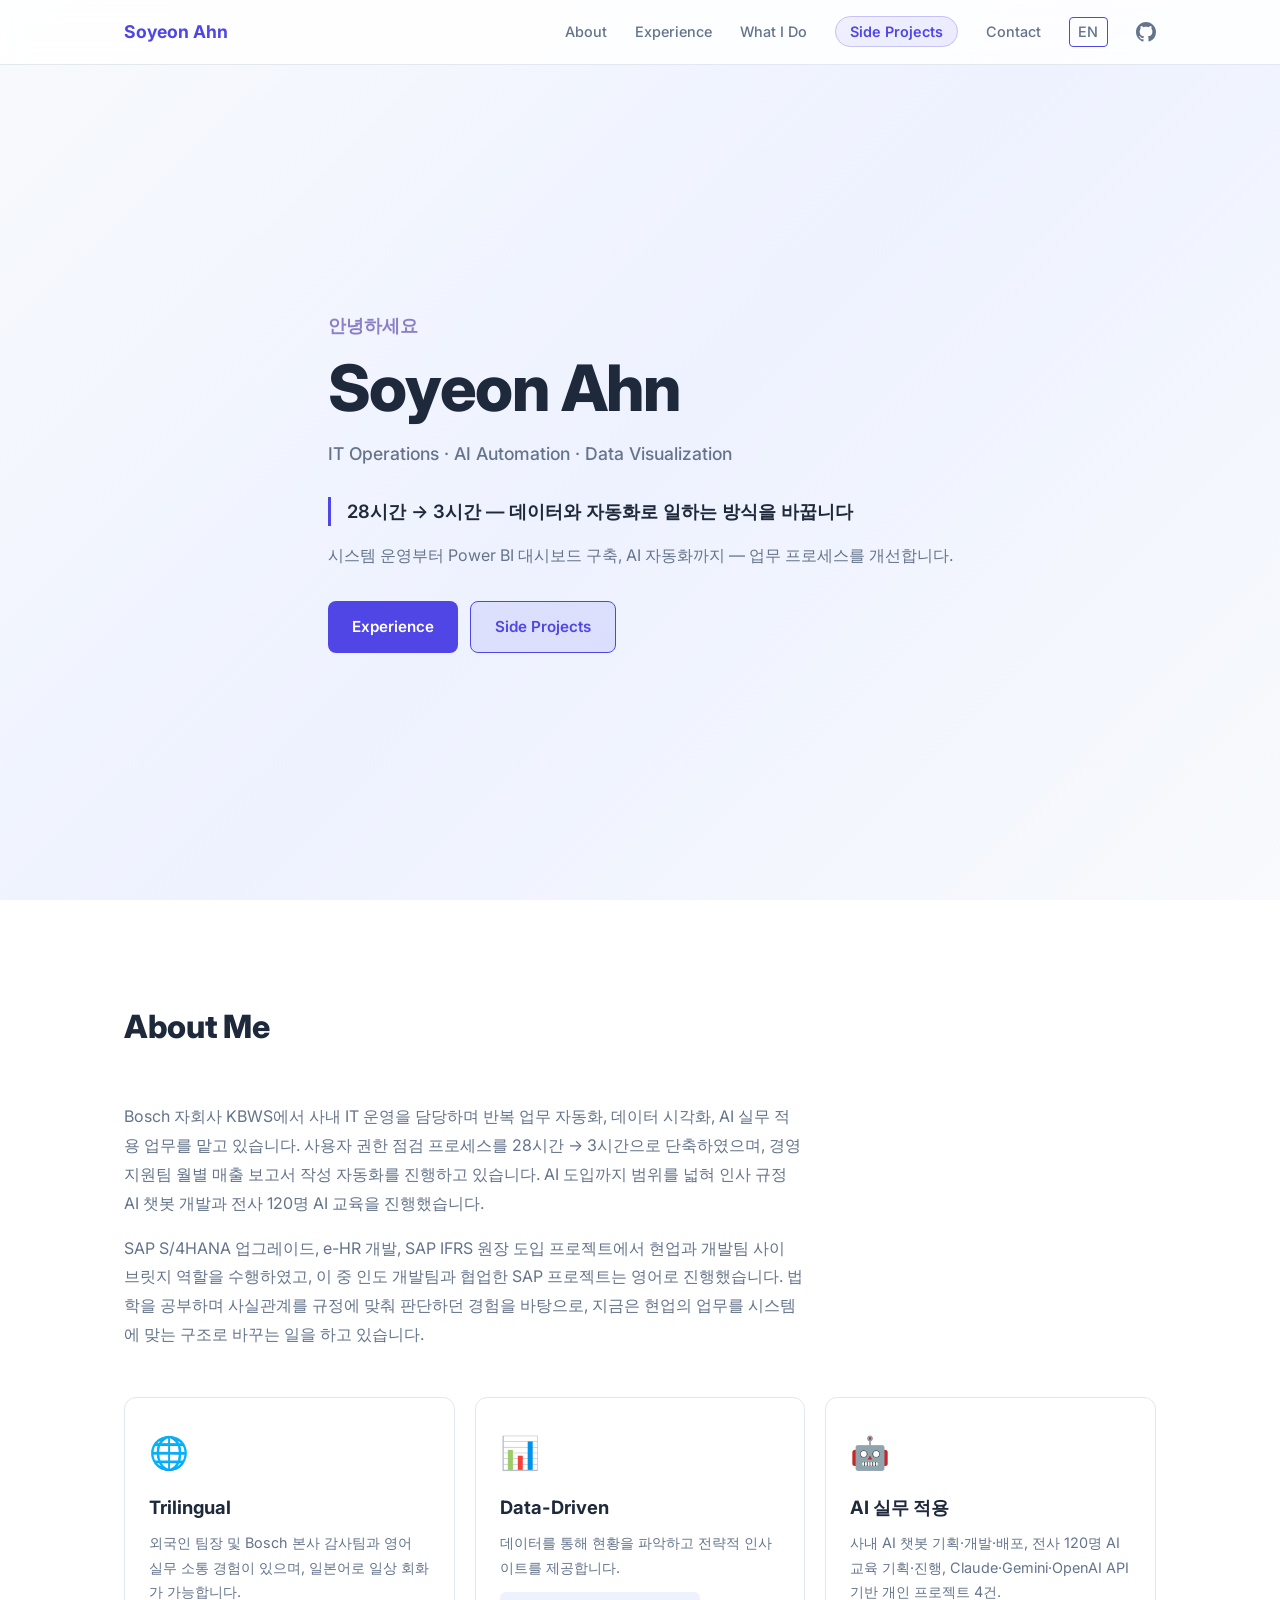
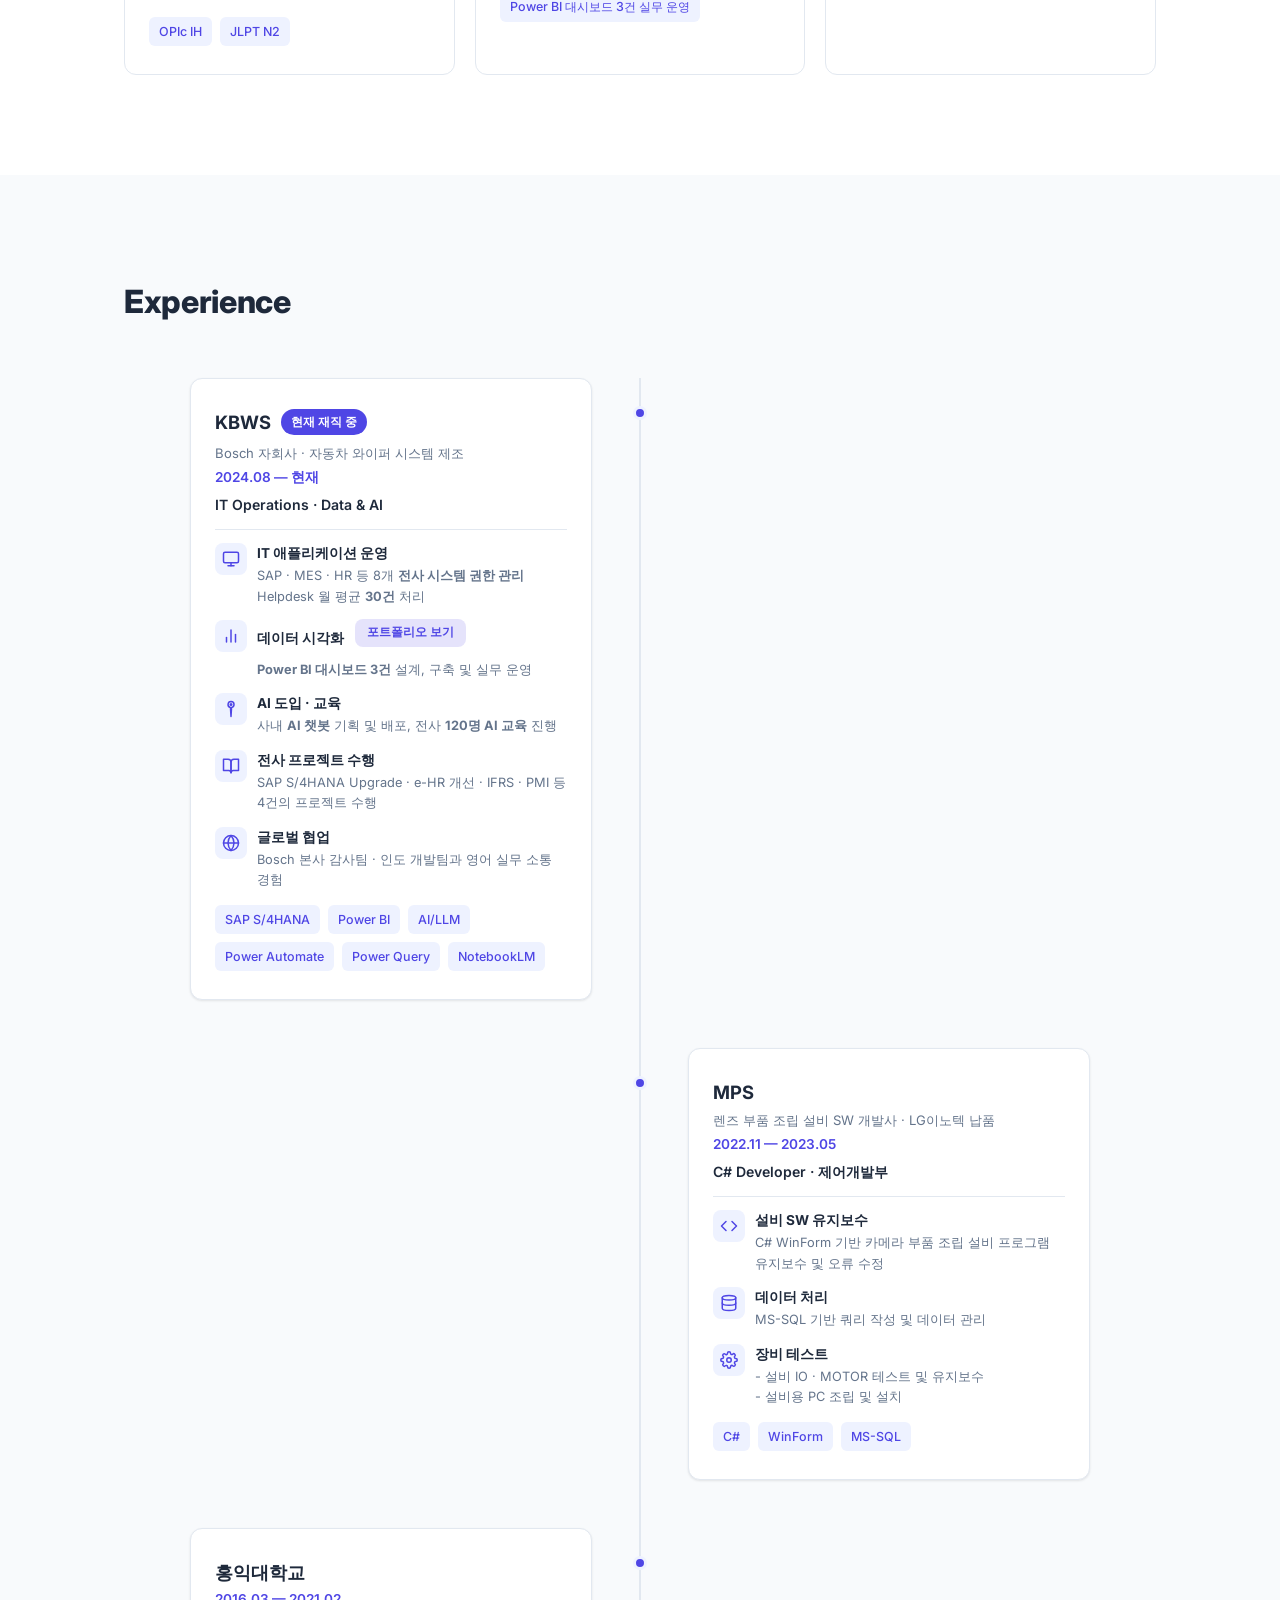
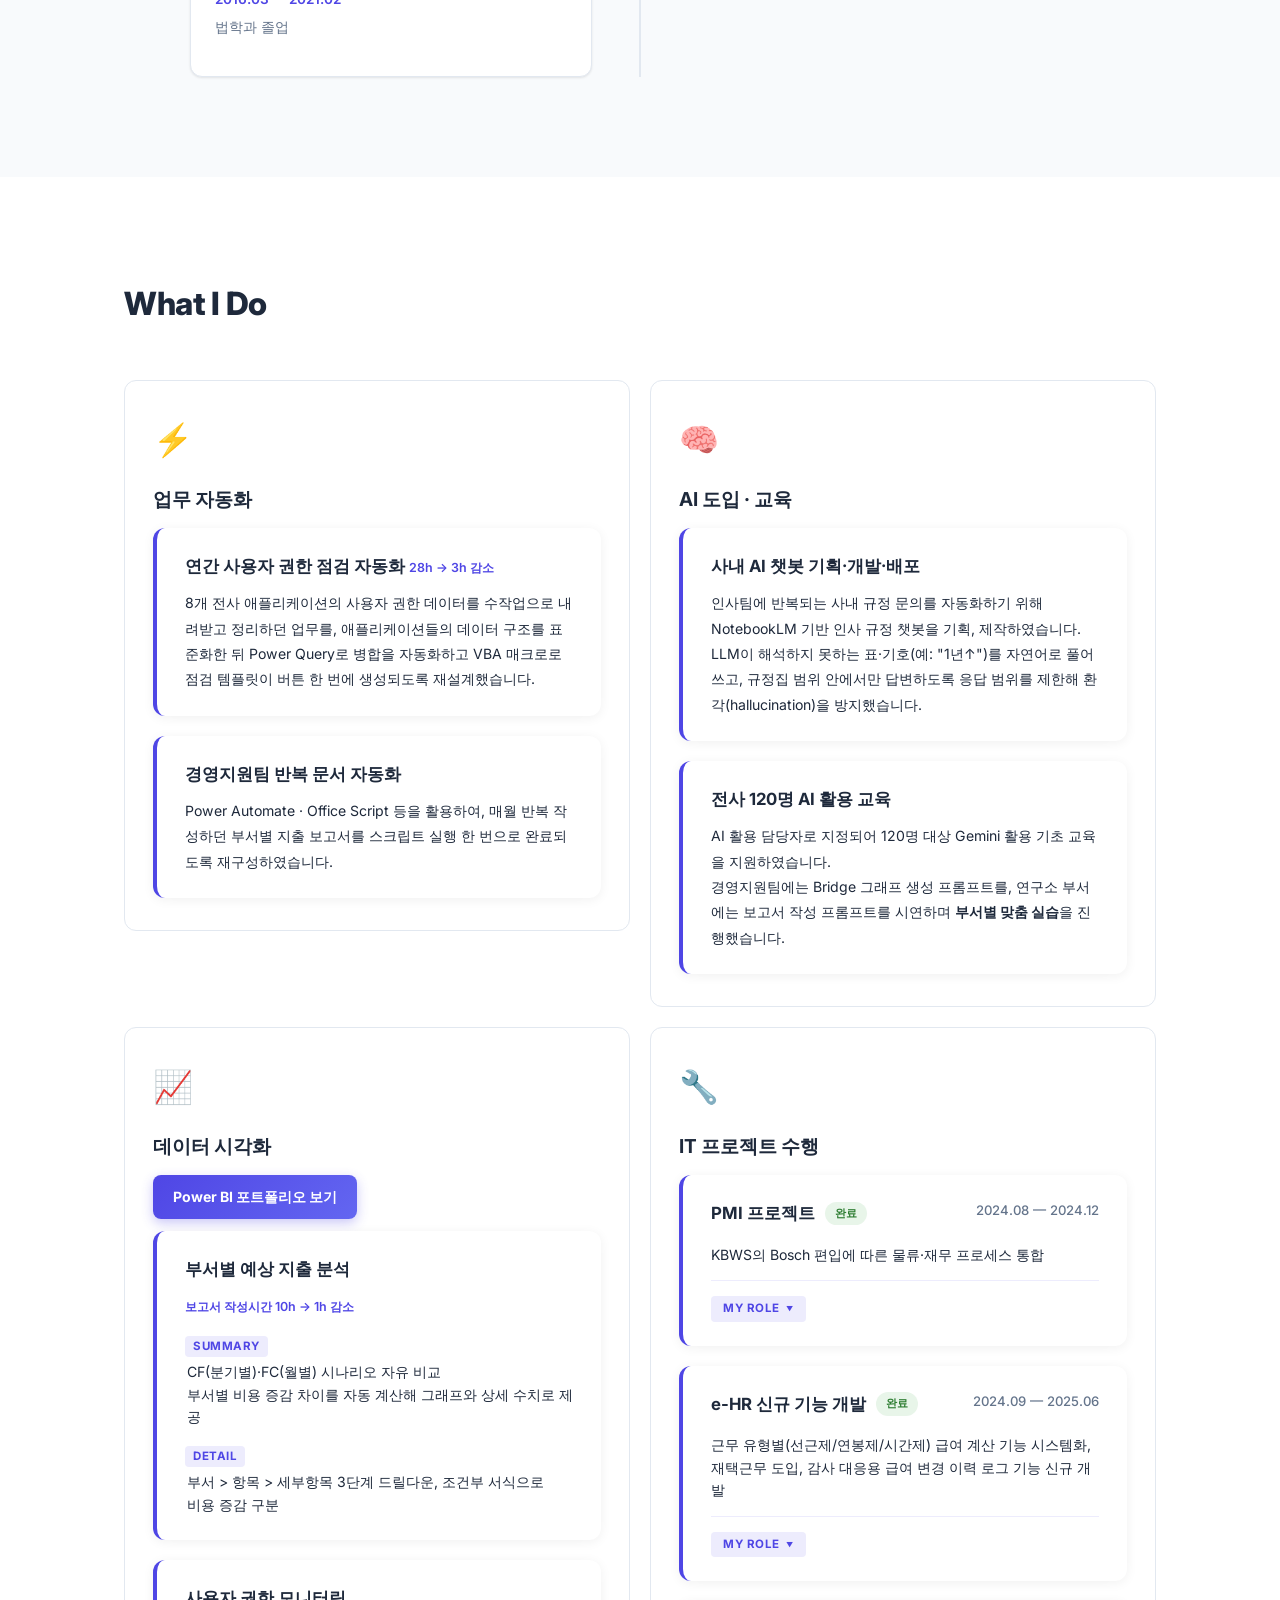
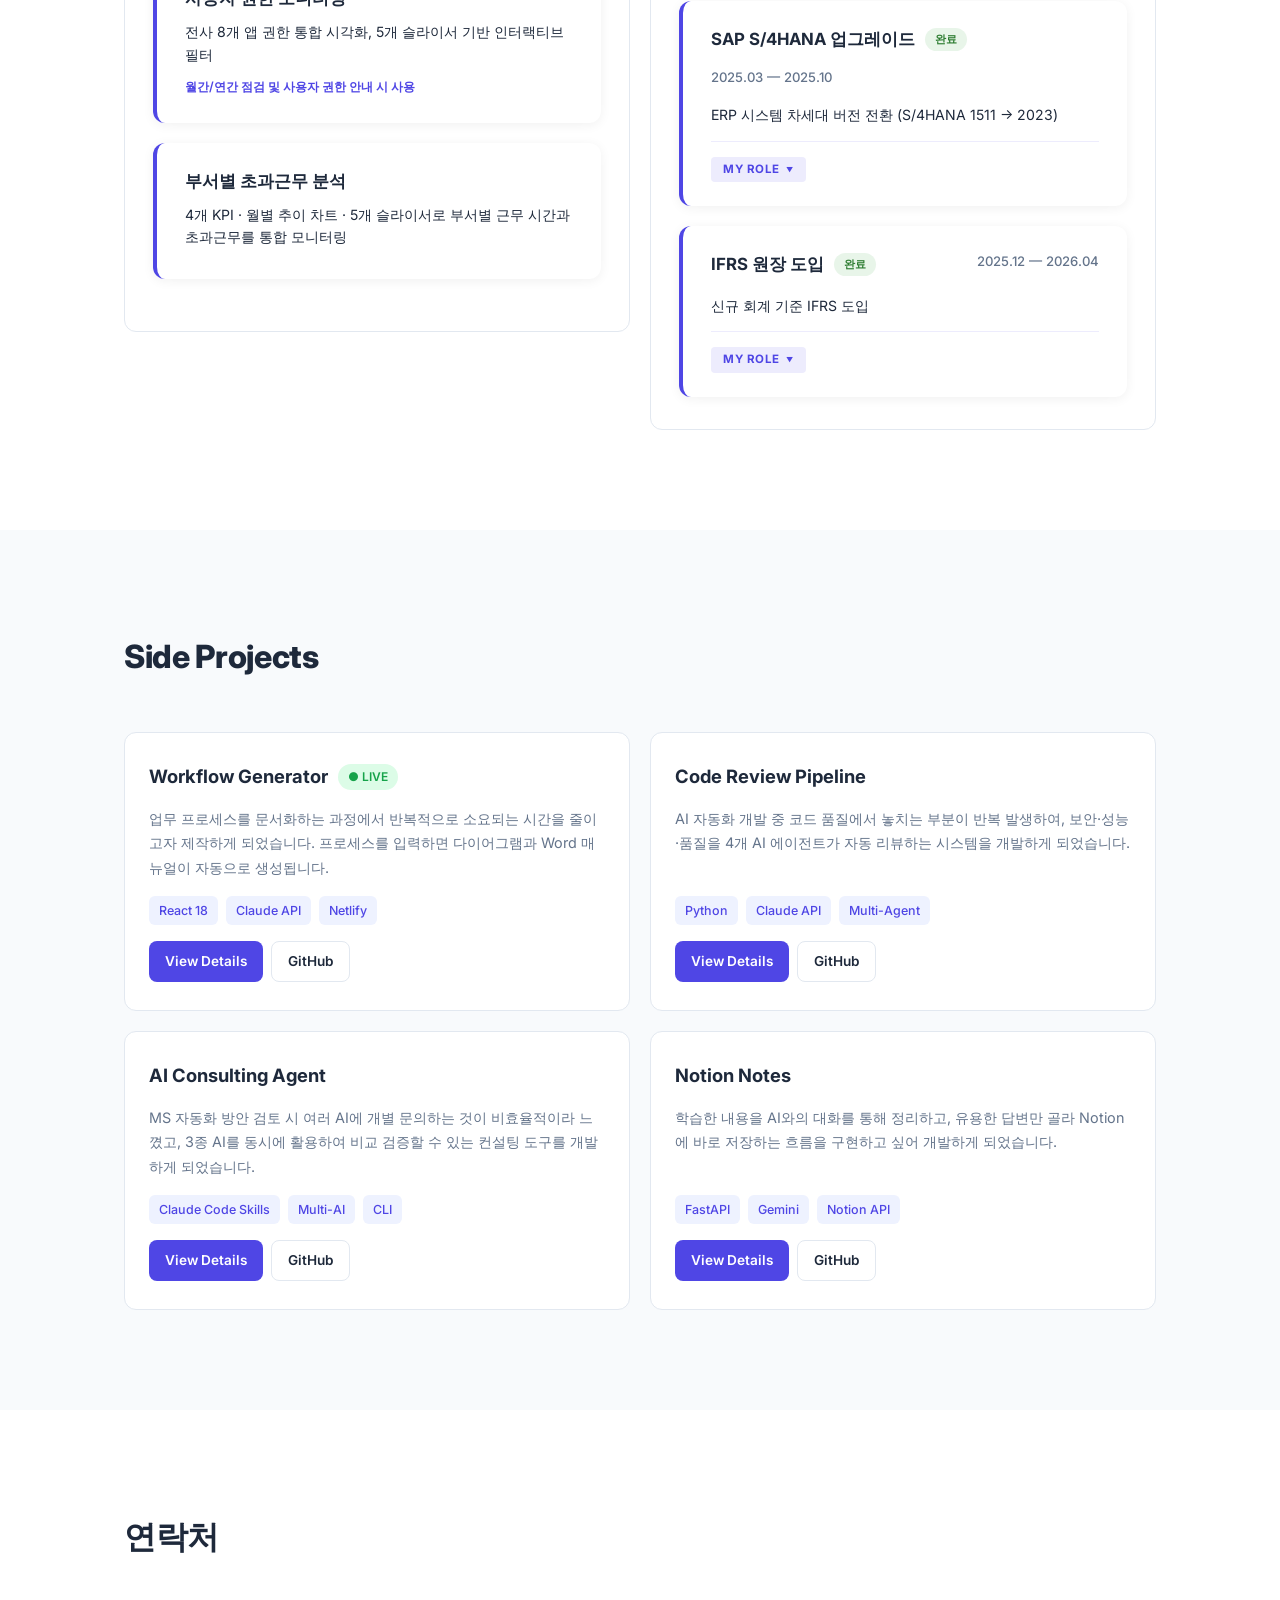
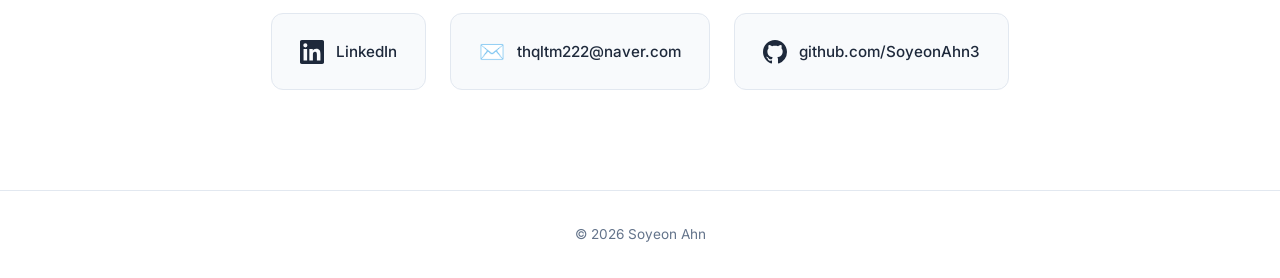
==== portfolio/index.html @ 43e18e31 "Refine MY ROLE accordion design, adjust Power BI button placement - MY ROLE: border-top separator + " ====
<!DOCTYPE html>
<html lang="ko">
<head>
  <meta charset="UTF-8">
  <meta name="viewport" content="width=device-width, initial-scale=1.0">
  <title>Soyeon Ahn — Portfolio</title>
  <link rel="stylesheet" href="style.css">
  <link rel="preconnect" href="https://fonts.googleapis.com">
  <link rel="preconnect" href="https://fonts.gstatic.com" crossorigin>
  <link href="https://fonts.googleapis.com/css2?family=Inter:wght@400;500;600;700;800&display=swap" rel="stylesheet">
</head>
<body>

  <!-- Navigation -->
  <nav class="nav" id="nav">
    <div class="nav-inner">
      <a href="#hero" class="nav-logo">Soyeon Ahn</a>
      <button class="nav-toggle" id="navToggle" aria-label="메뉴 열기">
        <span></span><span></span><span></span>
      </button>
      <ul class="nav-links" id="navLinks">
        <li><a href="#about">About</a></li>
        <li><a href="#experience">Experience</a></li>
        <li><a href="#whatido">What I Do</a></li>
        <li><a href="#projects" class="nav-highlight">Side Projects</a></li>
        <li><a href="#contact">Contact</a></li>
        <li>
          <a href="en/index.html" class="nav-lang" title="View in English">EN</a>
        </li>
        <li>
          <a href="https://github.com/SoyeonAhn3" target="_blank" rel="noopener" class="nav-github" aria-label="GitHub">
            <svg width="20" height="20" viewBox="0 0 24 24" fill="currentColor"><path d="M12 0C5.37 0 0 5.37 0 12c0 5.31 3.435 9.795 8.205 11.385.6.105.825-.255.825-.57 0-.285-.015-1.23-.015-2.235-3.015.555-3.795-.735-4.035-1.41-.135-.345-.72-1.41-1.23-1.695-.42-.225-1.02-.78-.015-.795.945-.015 1.62.87 1.845 1.23 1.08 1.815 2.805 1.305 3.495.99.105-.78.42-1.305.765-1.605-2.67-.3-5.46-1.335-5.46-5.925 0-1.305.465-2.385 1.23-3.225-.12-.3-.54-1.53.12-3.18 0 0 1.005-.315 3.3 1.23.96-.27 1.98-.405 3-.405s2.04.135 3 .405c2.295-1.56 3.3-1.23 3.3-1.23.66 1.65.24 2.88.12 3.18.765.84 1.23 1.905 1.23 3.225 0 4.605-2.805 5.625-5.475 5.925.435.375.81 1.095.81 2.22 0 1.605-.015 2.895-.015 3.3 0 .315.225.69.825.57A12.02 12.02 0 0024 12c0-6.63-5.37-12-12-12z"/></svg>
          </a>
        </li>
      </ul>
    </div>
  </nav>

  <!-- Hero -->
  <section class="hero" id="hero">
    <div class="container">
      <p class="hero-greeting fade-in">안녕하세요</p>
      <h1 class="hero-name fade-in">Soyeon Ahn</h1>
      <p class="hero-tags fade-in">IT Operations · AI Automation · Data Visualization</p>
      <blockquote class="hero-quote fade-in">
        28시간 → 3시간 — 데이터와 자동화로 일하는 방식을 바꿉니다
      </blockquote>
      <p class="hero-desc fade-in">
        시스템 운영부터 Power BI 대시보드 구축, AI 자동화까지 — 업무 프로세스를 개선합니다.
      </p>
      <div class="hero-actions fade-in">
        <a href="#experience" class="btn btn-primary">Experience</a>
        <a href="projects.html" class="btn btn-secondary">Side Projects</a>
      </div>
    </div>
  </section>

  <!-- About Me -->
  <section class="section" id="about">
    <div class="container">
      <h2 class="section-title">About Me</h2>
      <div class="about-text fade-in">
        <p>
          Bosch 자회사 KBWS에서 사내 IT 운영을 담당하며
          반복 업무 자동화, 데이터 시각화, AI 실무 적용 업무를 맡고 있습니다.
          사용자 권한 점검 프로세스를 28시간 → 3시간으로 단축하였으며,
          경영지원팀 월별 매출 보고서 작성 자동화를 진행하고 있습니다.
          AI 도입까지 범위를 넓혀 인사 규정 AI 챗봇 개발과
          전사 120명 AI 교육을 진행했습니다.
        </p>
        <p>
          SAP S/4HANA 업그레이드, e-HR 개발, SAP IFRS 원장 도입 프로젝트에서
          현업과 개발팀 사이 브릿지 역할을 수행하였고,
          이 중 인도 개발팀과 협업한 SAP 프로젝트는 영어로 진행했습니다.
          법학을 공부하며 사실관계를 규정에 맞춰 판단하던 경험을 바탕으로, 지금은 현업의 업무를 시스템에 맞는 구조로 바꾸는 일을 하고 있습니다.
        </p>
      </div>
      <div class="about-cards">
        <div class="about-card fade-in">
          <div class="about-card-icon">🌐</div>
          <h3>Trilingual</h3>
          <p>외국인 팀장 및 Bosch 본사 감사팀과 영어 실무 소통 경험이 있으며, 일본어로 일상 회화가 가능합니다.</p>
          <div class="about-card-tags">
            <span class="tag">OPIc IH</span>
            <span class="tag">JLPT N2</span>
          </div>
        </div>
        <div class="about-card fade-in">
          <div class="about-card-icon">📊</div>
          <h3>Data-Driven</h3>
          <p>데이터를 통해 현황을 파악하고 전략적 인사이트를 제공합니다.</p>
          <div class="about-card-tags">
            <span class="tag">Power BI 대시보드 3건 실무 운영</span>
          </div>
        </div>
        <div class="about-card fade-in">
          <div class="about-card-icon">🤖</div>
          <h3>AI 실무 적용</h3>
          <p>사내 AI 챗봇 기획·개발·배포, 전사 120명 AI 교육 기획·진행, Claude·Gemini·OpenAI API 기반 개인 프로젝트 4건.</p>
        </div>
      </div>
    </div>
  </section>

  <!-- Experience -->
  <section class="section section-alt" id="experience">
    <div class="container">
      <h2 class="section-title">Experience</h2>
      <div class="timeline">
        <div class="timeline-item timeline-left fade-in">
          <div class="timeline-card">
            <div class="timeline-card-header">
              <h3>KBWS</h3>
              <span class="badge badge-current">현재 재직 중</span>
            </div>
            <div class="timeline-subtitle">Bosch 자회사 · 자동차 와이퍼 시스템 제조</div>
            <div class="timeline-date">2024.08 — 현재</div>
            <div class="timeline-role">IT Operations · Data & AI</div>
            <div class="exp-resp-grid">
              <div class="exp-resp-item">
                <div class="exp-resp-icon">
                  <svg width="18" height="18" viewBox="0 0 24 24" fill="none" stroke="currentColor" stroke-width="2" stroke-linecap="round" stroke-linejoin="round"><rect x="2" y="3" width="20" height="14" rx="2"/><line x1="8" y1="21" x2="16" y2="21"/><line x1="12" y1="17" x2="12" y2="21"/></svg>
                </div>
                <div class="exp-resp-content">
                  <div class="exp-resp-label">IT 애플리케이션 운영</div>
                  <div class="exp-resp-desc">SAP · MES · HR 등 8개 <strong>전사 시스템 권한 관리</strong><br>Helpdesk 월 평균 <strong>30건</strong> 처리</div>
                </div>
              </div>
              <div class="exp-resp-item">
                <div class="exp-resp-icon">
                  <svg width="18" height="18" viewBox="0 0 24 24" fill="none" stroke="currentColor" stroke-width="2" stroke-linecap="round" stroke-linejoin="round"><line x1="18" y1="20" x2="18" y2="10"/><line x1="12" y1="20" x2="12" y2="4"/><line x1="6" y1="20" x2="6" y2="14"/></svg>
                </div>
                <div class="exp-resp-content">
                  <div class="exp-resp-label">데이터 시각화 <a href="PowerBI_Portfolio_Ahn_Soyeon.pdf" target="_blank" rel="noopener" class="btn btn-tiny btn-powerbi">포트폴리오 보기</a></div>
                  <div class="exp-resp-desc"><strong>Power BI 대시보드 3건</strong> 설계, 구축 및 실무 운영</div>
                </div>
              </div>
              <div class="exp-resp-item">
                <div class="exp-resp-icon">
                  <svg width="18" height="18" viewBox="0 0 24 24" fill="none" stroke="currentColor" stroke-width="2" stroke-linecap="round" stroke-linejoin="round"><path d="M12 2a4 4 0 0 1 4 4c0 1.95-1.4 3.57-3.25 3.92L12 22l-.75-12.08A4.001 4.001 0 0 1 12 2z"/><circle cx="12" cy="6" r="1"/></svg>
                </div>
                <div class="exp-resp-content">
                  <div class="exp-resp-label">AI 도입 · 교육</div>
                  <div class="exp-resp-desc">사내 <strong>AI 챗봇</strong> 기획 및 배포, 전사 <strong>120명 AI 교육</strong> 진행</div>
                </div>
              </div>
              <div class="exp-resp-item">
                <div class="exp-resp-icon">
                  <svg width="18" height="18" viewBox="0 0 24 24" fill="none" stroke="currentColor" stroke-width="2" stroke-linecap="round" stroke-linejoin="round"><path d="M2 3h6a4 4 0 0 1 4 4v14a3 3 0 0 0-3-3H2z"/><path d="M22 3h-6a4 4 0 0 0-4 4v14a3 3 0 0 1 3-3h7z"/></svg>
                </div>
                <div class="exp-resp-content">
                  <div class="exp-resp-label">전사 프로젝트 수행</div>
                  <div class="exp-resp-desc">SAP S/4HANA Upgrade · e-HR 개선 · IFRS · PMI 등 4건의 프로젝트 수행</div>
                </div>
              </div>
              <div class="exp-resp-item">
                <div class="exp-resp-icon">
                  <svg width="18" height="18" viewBox="0 0 24 24" fill="none" stroke="currentColor" stroke-width="2" stroke-linecap="round" stroke-linejoin="round"><circle cx="12" cy="12" r="10"/><line x1="2" y1="12" x2="22" y2="12"/><path d="M12 2a15.3 15.3 0 0 1 4 10 15.3 15.3 0 0 1-4 10 15.3 15.3 0 0 1-4-10 15.3 15.3 0 0 1 4-10z"/></svg>
                </div>
                <div class="exp-resp-content">
                  <div class="exp-resp-label">글로벌 협업</div>
                  <div class="exp-resp-desc">Bosch 본사 감사팀 · 인도 개발팀과 영어 실무 소통 경험</div>
                </div>
              </div>
            </div>
            <div class="timeline-tags">
              <span class="tag">SAP S/4HANA</span>
              <span class="tag">Power BI</span>
              <span class="tag">AI/LLM</span>
              <span class="tag">Power Automate</span>
              <span class="tag">Power Query</span>
              <span class="tag">NotebookLM</span>
            </div>
          </div>
        </div>
        <div class="timeline-item timeline-right fade-in">
          <div class="timeline-card">
            <h3>MPS</h3>
            <div class="timeline-subtitle">렌즈 부품 조립 설비 SW 개발사 · LG이노텍 납품</div>
            <div class="timeline-date">2022.11 — 2023.05</div>
            <div class="timeline-role">C# Developer · 제어개발부</div>
            <div class="exp-resp-grid">
              <div class="exp-resp-item">
                <div class="exp-resp-icon"><svg width="18" height="18" viewBox="0 0 24 24" fill="none" stroke="currentColor" stroke-width="2" stroke-linecap="round" stroke-linejoin="round"><polyline points="16 18 22 12 16 6"/><polyline points="8 6 2 12 8 18"/></svg></div>
                <div class="exp-resp-content">
                  <div class="exp-resp-label">설비 SW 유지보수</div>
                  <div class="exp-resp-desc">C# WinForm 기반 카메라 부품 조립 설비 프로그램 <br>유지보수 및 오류 수정</div>
                </div>
              </div>
              <div class="exp-resp-item">
                <div class="exp-resp-icon"><svg width="18" height="18" viewBox="0 0 24 24" fill="none" stroke="currentColor" stroke-width="2" stroke-linecap="round" stroke-linejoin="round"><ellipse cx="12" cy="5" rx="9" ry="3"/><path d="M21 12c0 1.66-4 3-9 3s-9-1.34-9-3"/><path d="M3 5v14c0 1.66 4 3 9 3s9-1.34 9-3V5"/></svg></div>
                <div class="exp-resp-content">
                  <div class="exp-resp-label">데이터 처리</div>
                  <div class="exp-resp-desc">MS-SQL 기반 쿼리 작성 및 데이터 관리</div>
                </div>
              </div>
              <div class="exp-resp-item">
                <div class="exp-resp-icon"><svg width="18" height="18" viewBox="0 0 24 24" fill="none" stroke="currentColor" stroke-width="2" stroke-linecap="round" stroke-linejoin="round"><circle cx="12" cy="12" r="3"/><path d="M19.4 15a1.65 1.65 0 0 0 .33 1.82l.06.06a2 2 0 0 1-2.83 2.83l-.06-.06a1.65 1.65 0 0 0-1.82-.33 1.65 1.65 0 0 0-1 1.51V21a2 2 0 0 1-4 0v-.09A1.65 1.65 0 0 0 9 19.4a1.65 1.65 0 0 0-1.82.33l-.06.06a2 2 0 0 1-2.83-2.83l.06-.06A1.65 1.65 0 0 0 4.68 15a1.65 1.65 0 0 0-1.51-1H3a2 2 0 0 1 0-4h.09A1.65 1.65 0 0 0 4.6 9a1.65 1.65 0 0 0-.33-1.82l-.06-.06a2 2 0 0 1 2.83-2.83l.06.06A1.65 1.65 0 0 0 9 4.68a1.65 1.65 0 0 0 1-1.51V3a2 2 0 0 1 4 0v.09a1.65 1.65 0 0 0 1 1.51 1.65 1.65 0 0 0 1.82-.33l.06-.06a2 2 0 0 1 2.83 2.83l-.06.06A1.65 1.65 0 0 0 19.4 9a1.65 1.65 0 0 0 1.51 1H21a2 2 0 0 1 0 4h-.09a1.65 1.65 0 0 0-1.51 1z"/></svg></div>
                <div class="exp-resp-content">
                  <div class="exp-resp-label">장비 테스트</div>
                  <div class="exp-resp-desc">- 설비 IO · MOTOR 테스트 및 유지보수 <br> - 설비용 PC 조립 및 설치</div>
                </div>
              </div>
            </div>
            <div class="timeline-tags">
              <span class="tag">C#</span>
              <span class="tag">WinForm</span>
              <span class="tag">MS-SQL</span>
            </div>
          </div>
        </div>
        <div class="timeline-item timeline-left fade-in">
          <div class="timeline-card">
            <h3>홍익대학교</h3>
            <div class="timeline-date">2016.03 — 2021.02</div>
            <p>법학과 졸업</p>
          </div>
        </div>
      </div>
    </div>
  </section>

  <!-- What I Do -->
  <section class="section" id="whatido">
    <div class="container">
      <h2 class="section-title">What I Do</h2>
      <div class="whatido-grid">
        <div class="whatido-card fade-in">
          <div class="whatido-icon">⚡</div>
          <h3>업무 자동화</h3>
          <div class="ai-steps">
            <div class="ai-step">
              <div class="ai-step-title">연간 사용자 권한 점검 자동화 <span class="whatido-dashboard-result">28h → 3h 감소</span></div>
              <div class="ai-step-desc">
                8개 전사 애플리케이션의 사용자 권한 데이터를 수작업으로
                내려받고 정리하던 업무를, 애플리케이션들의 데이터 구조를
                표준화한 뒤 Power Query로 병합을 자동화하고 VBA 매크로로
                점검 템플릿이 버튼 한 번에 생성되도록 재설계했습니다.
              </div>
            </div>
            <div class="ai-step">
              <div class="ai-step-title">경영지원팀 반복 문서 자동화</div>
              <div class="ai-step-desc">
                Power Automate · Office Script 등을 활용하여, 매월 반복 작성하던 부서별 지출 보고서를 스크립트 실행 한 번으로 완료되도록 재구성하였습니다.
              </div>
            </div>
          </div>
        </div>
        <div class="whatido-card fade-in">
          <div class="whatido-icon">🧠</div>
          <h3>AI 도입 · 교육</h3>
          <div class="ai-steps">
            <div class="ai-step">
              <div class="ai-step-title">사내 AI 챗봇 기획·개발·배포</div>
              <div class="ai-step-desc">
                인사팀에 반복되는 사내 규정 문의를 자동화하기 위해 NotebookLM 기반 인사 규정 챗봇을 기획, 제작하였습니다. <br> LLM이 해석하지 못하는
                표·기호(예: "1년↑")를 자연어로 풀어 쓰고,
                규정집 범위 안에서만 답변하도록 응답 범위를 제한해 환각(hallucination)을 방지했습니다.
              </div>
            </div>
            <div class="ai-step">
              <div class="ai-step-title">전사 120명 AI 활용 교육</div>
              <div class="ai-step-desc">
                AI 활용 담당자로 지정되어 120명 대상 Gemini 활용 기초 교육을 지원하였습니다. <br> 경영지원팀에는 Bridge 그래프 생성 프롬프트를, 연구소 부서에는 보고서 작성 프롬프트를 시연하며
                <strong>부서별 맞춤 실습</strong>을 진행했습니다.
              </div>
            </div>
          </div>
        </div>
        <div class="whatido-card fade-in">
          <div class="whatido-icon">📈</div>
          <h3>데이터 시각화</h3>
          <a href="PowerBI_Portfolio_Ahn_Soyeon.pdf" target="_blank" rel="noopener" class="btn btn-small btn-powerbi">Power BI 포트폴리오 보기</a>
          <div class="whatido-dashboard-list">
            <div class="whatido-dashboard-item">
              <div class="whatido-dashboard-name">부서별 예상 지출 분석</div>
              <span class="whatido-dashboard-result">보고서 작성시간 10h → 1h 감소</span>
              <div class="dashboard-sub-section">
                <div class="dashboard-sub-label">Summary</div>
                <p>CF(분기별)·FC(월별) 시나리오 자유 비교<br>부서별 비용 증감 차이를 자동 계산해 그래프와 상세 수치로 제공</p>
              </div>
              <div class="dashboard-sub-section">
                <div class="dashboard-sub-label">Detail</div>
                <p>부서 > 항목 > 세부항목 3단계 드릴다운, 조건부 서식으로<br>비용 증감 구분</p>
              </div>
            </div>
            <div class="whatido-dashboard-item">
              <div class="whatido-dashboard-name">사용자 권한 모니터링</div>
              <p>전사 8개 앱 권한 통합 시각화, 5개 슬라이서 기반 인터랙티브 필터</p>
              <span class="whatido-dashboard-result">월간/연간 점검 및 사용자 권한 안내 시 사용</span>
            </div>
            <div class="whatido-dashboard-item">
              <div class="whatido-dashboard-name">부서별 초과근무 분석</div>
              <p>4개 KPI · 월별 추이 차트 · 5개 슬라이서로 부서별 근무 시간과 초과근무를 통합 모니터링</p>
            </div>
          </div>
        </div>
        <div class="whatido-card fade-in">
          <div class="whatido-icon">🔧</div>
          <h3>IT 프로젝트 수행</h3>
          <div class="project-timeline-list">
            <div class="project-timeline-item">
              <div class="project-item-header">
                <div class="project-title-row">
                  <span class="project-title">PMI 프로젝트</span>
                  <span class="project-badge badge-done">완료</span>
                </div>
                <span class="project-period">2024.08 — 2024.12</span>
              </div>
              <div class="project-detail">
                <span class="project-detail-value">KBWS의 Bosch 편입에 따른 물류·재무 프로세스 통합</span>
              </div>
              <details class="project-role-section">
                <summary class="project-detail-label">MY ROLE</summary>
                <ul class="project-role-list">
                  <li>각 과제 진행 상태 파악, 부서 담당자 인터뷰 및 외부 개발업체 일정 조율</li>
                  <li>물류·재무 관련 6건 개발 과제 완수</li>
                </ul>
              </details>
            </div>
            <div class="project-timeline-item">
              <div class="project-item-header">
                <div class="project-title-row">
                  <span class="project-title">e-HR 신규 기능 개발</span>
                  <span class="project-badge badge-done">완료</span>
                </div>
                <span class="project-period">2024.09 — 2025.06</span>
              </div>
              <div class="project-detail">
                <span class="project-detail-value">근무 유형별(선근제/연봉제/시간제) 급여 계산 기능 시스템화, 재택근무 도입, 감사 대응용 급여 변경 이력 로그 기능 신규 개발</span>
              </div>
              <details class="project-role-section">
                <summary class="project-detail-label">MY ROLE</summary>
                <ul class="project-role-list">
                  <li>인사팀-개발팀 요구사항 조율</li>
                  <li>개발 일정 조정 및 <strong>프로젝트 문서화</strong> 수행</li>
                </ul>
              </details>
            </div>
            <div class="project-timeline-item">
              <div class="project-item-header">
                <div class="project-title-row">
                  <span class="project-title">SAP S/4HANA 업그레이드</span>
                  <span class="project-badge badge-done">완료</span>
                </div>
                <span class="project-period">2025.03 — 2025.10</span>
              </div>
              <div class="project-detail">
                <span class="project-detail-value">ERP 시스템 차세대 버전 전환 (S/4HANA 1511 → 2023)</span>
              </div>
              <details class="project-role-section">
                <summary class="project-detail-label">MY ROLE</summary>
                <ul class="project-role-list">
                  <li><strong>업체 선정 평가 템플릿 신규 설계</strong> (이후 다른 프로젝트 표준으로 재사용)</li>
                  <li>현업-인도 개발팀 간 요구사항을 <strong>영어로 20건 이상 조율</strong></li>
                  <li>권한 수정·생성, CTS 이관</li>
                  <li>사용자 테스트 일정 조정 및 IT 기능 테스트 수행</li>
                </ul>
              </details>
            </div>
            <div class="project-timeline-item">
              <div class="project-item-header">
                <div class="project-title-row">
                  <span class="project-title">IFRS 원장 도입</span>
                  <span class="project-badge badge-done">완료</span>
                </div>
                <span class="project-period">2025.12 — 2026.04</span>
              </div>
              <div class="project-detail">
                <span class="project-detail-value">신규 회계 기준 IFRS 도입</span>
              </div>
              <details class="project-role-section">
                <summary class="project-detail-label">MY ROLE</summary>
                <ul class="project-role-list">
                  <li>현업-개발팀 간 소통 브릿지 역할 수행</li>
                  <li><strong>IMG 세팅 변경</strong>, CTS 이관 (개발 → 운영) 담당</li>
                  <li>권한 수정 및 신규 권한 생성</li>
                </ul>
              </details>
            </div>
          </div>
        </div>
      </div>
    </div>
  </section>

  <!-- Side Projects -->
  <section class="section section-alt" id="projects">
    <div class="container">
      <h2 class="section-title">Side Projects</h2>
      <div class="projects-grid">
        <div class="project-card fade-in">
          <div class="project-header">
            <h3>Workflow Generator</h3>
            <span class="badge badge-live">● LIVE</span>
          </div>
          <p class="project-motive">
            업무 프로세스를 문서화하는 과정에서 반복적으로 소요되는 시간을 줄이고자
            제작하게 되었습니다. 프로세스를 입력하면 다이어그램과 Word 매뉴얼이
            자동으로 생성됩니다.
          </p>
          <div class="project-tags">
            <span class="tag">React 18</span>
            <span class="tag">Claude API</span>
            <span class="tag">Netlify</span>
          </div>
          <div class="project-links">
            <a href="projects.html#workflow-generator" class="btn btn-small btn-primary">View Details</a>
            <a href="https://github.com/SoyeonAhn3/Workflow_Generator" target="_blank" rel="noopener" class="btn btn-small btn-outline">GitHub</a>
          </div>
        </div>
        <div class="project-card fade-in">
          <div class="project-header">
            <h3>Code Review Pipeline</h3>
          </div>
          <p class="project-motive">
            AI 자동화 개발 중 코드 품질에서 놓치는 부분이 반복 발생하여,
            보안·성능·품질을 4개 AI 에이전트가 자동 리뷰하는 시스템을
            개발하게 되었습니다.
          </p>
          <div class="project-tags">
            <span class="tag">Python</span>
            <span class="tag">Claude API</span>
            <span class="tag">Multi-Agent</span>
          </div>
          <div class="project-links">
            <a href="projects.html#code-review-pipeline" class="btn btn-small btn-primary">View Details</a>
            <a href="https://github.com/SoyeonAhn3/code-review-pipeline" target="_blank" rel="noopener" class="btn btn-small btn-outline">GitHub</a>
          </div>
        </div>
        <div class="project-card fade-in">
          <div class="project-header">
            <h3>AI Consulting Agent</h3>
          </div>
          <p class="project-motive">
            MS 자동화 방안 검토 시 여러 AI에 개별 문의하는 것이 비효율적이라 느꼈고,
            3종 AI를 동시에 활용하여 비교 검증할 수 있는 컨설팅 도구를
            개발하게 되었습니다.
          </p>
          <div class="project-tags">
            <span class="tag">Claude Code Skills</span>
            <span class="tag">Multi-AI</span>
            <span class="tag">CLI</span>
          </div>
          <div class="project-links">
            <a href="projects.html#ai-consulting" class="btn btn-small btn-primary">View Details</a>
            <a href="https://github.com/SoyeonAhn3/AI_Consulting" target="_blank" rel="noopener" class="btn btn-small btn-outline">GitHub</a>
          </div>
        </div>
        <div class="project-card fade-in">
          <div class="project-header">
            <h3>Notion Notes</h3>
          </div>
          <p class="project-motive">
            학습한 내용을 AI와의 대화를 통해 정리하고, 유용한 답변만 골라
            Notion에 바로 저장하는 흐름을 구현하고 싶어 개발하게 되었습니다.
          </p>
          <div class="project-tags">
            <span class="tag">FastAPI</span>
            <span class="tag">Gemini</span>
            <span class="tag">Notion API</span>
          </div>
          <div class="project-links">
            <a href="projects.html#notion-notes" class="btn btn-small btn-primary">View Details</a>
            <a href="https://github.com/SoyeonAhn3/Notion_Notes" target="_blank" rel="noopener" class="btn btn-small btn-outline">GitHub</a>
          </div>
        </div>
      </div>
    </div>
  </section>

  <!-- Contact -->
  <section class="section" id="contact">
    <div class="container">
      <h2 class="section-title">연락처</h2>
      <div class="contact-grid fade-in">
        <a href="https://www.linkedin.com/in/soyeon-ahn-03737237b/" target="_blank" rel="noopener" class="contact-item">
          <div class="contact-icon">
            <svg width="24" height="24" viewBox="0 0 24 24" fill="currentColor"><path d="M20.447 20.452h-3.554v-5.569c0-1.328-.027-3.037-1.852-3.037-1.853 0-2.136 1.445-2.136 2.939v5.667H9.351V9h3.414v1.561h.046c.477-.9 1.637-1.85 3.37-1.85 3.601 0 4.267 2.37 4.267 5.455v6.286zM5.337 7.433a2.062 2.062 0 01-2.063-2.065 2.064 2.064 0 112.063 2.065zm1.782 13.019H3.555V9h3.564v11.452zM22.225 0H1.771C.792 0 0 .774 0 1.729v20.542C0 23.227.792 24 1.771 24h20.451C23.2 24 24 23.227 24 22.271V1.729C24 .774 23.2 0 22.222 0h.003z"/></svg>
          </div>
          <span>LinkedIn</span>
        </a>
        <a href="mailto:thqltm222@naver.com" class="contact-item">
          <div class="contact-icon">✉️</div>
          <span>thqltm222@naver.com</span>
        </a>
        <a href="https://github.com/SoyeonAhn3" target="_blank" rel="noopener" class="contact-item">
          <div class="contact-icon">
            <svg width="24" height="24" viewBox="0 0 24 24" fill="currentColor"><path d="M12 0C5.37 0 0 5.37 0 12c0 5.31 3.435 9.795 8.205 11.385.6.105.825-.255.825-.57 0-.285-.015-1.23-.015-2.235-3.015.555-3.795-.735-4.035-1.41-.135-.345-.72-1.41-1.23-1.695-.42-.225-1.02-.78-.015-.795.945-.015 1.62.87 1.845 1.23 1.08 1.815 2.805 1.305 3.495.99.105-.78.42-1.305.765-1.605-2.67-.3-5.46-1.335-5.46-5.925 0-1.305.465-2.385 1.23-3.225-.12-.3-.54-1.53.12-3.18 0 0 1.005-.315 3.3 1.23.96-.27 1.98-.405 3-.405s2.04.135 3 .405c2.295-1.56 3.3-1.23 3.3-1.23.66 1.65.24 2.88.12 3.18.765.84 1.23 1.905 1.23 3.225 0 4.605-2.805 5.625-5.475 5.925.435.375.81 1.095.81 2.22 0 1.605-.015 2.895-.015 3.3 0 .315.225.69.825.57A12.02 12.02 0 0024 12c0-6.63-5.37-12-12-12z"/></svg>
          </div>
          <span>github.com/SoyeonAhn3</span>
        </a>
      </div>
    </div>
  </section>

  <!-- Footer -->
  <footer class="footer">
    <p>&copy; 2026 Soyeon Ahn</p>
  </footer>

  <script src="script.js"></script>
</body>
</html>
---- portfolio/style.css ----
/* ===== Reset & Base ===== */
*, *::before, *::after {
  margin: 0;
  padding: 0;
  box-sizing: border-box;
}

:root {
  --primary: #4f46e5;
  --primary-light: #6366f1;
  --primary-dark: #3730a3;
  --bg: #ffffff;
  --bg-alt: #f8fafc;
  --text: #1e293b;
  --text-secondary: #64748b;
  --border: #e2e8f0;
  --card-shadow: 0 1px 3px rgba(0, 0, 0, 0.06), 0 1px 2px rgba(0, 0, 0, 0.04);
  --card-shadow-hover: 0 10px 25px rgba(0, 0, 0, 0.08);
  --radius: 12px;
  --radius-sm: 8px;
  --max-width: 1080px;
}

html {
  scroll-behavior: smooth;
  scroll-padding-top: 80px;
}

body {
  font-family: 'Inter', -apple-system, BlinkMacSystemFont, sans-serif;
  color: var(--text);
  background: var(--bg);
  line-height: 1.7;
  -webkit-font-smoothing: antialiased;
}

a {
  color: inherit;
  text-decoration: none;
}

/* ===== Container ===== */
.container {
  max-width: var(--max-width);
  margin: 0 auto;
  padding: 0 24px;
}

/* ===== Navigation ===== */
.nav {
  position: fixed;
  top: 0;
  left: 0;
  right: 0;
  z-index: 100;
  background: rgba(255, 255, 255, 0.85);
  backdrop-filter: blur(12px);
  border-bottom: 1px solid var(--border);
  transition: box-shadow 0.3s;
}

.nav.scrolled {
  box-shadow: 0 1px 8px rgba(0, 0, 0, 0.06);
}

.nav-inner {
  max-width: var(--max-width);
  margin: 0 auto;
  padding: 0 24px;
  height: 64px;
  display: flex;
  align-items: center;
  justify-content: space-between;
}

.nav-logo {
  font-weight: 700;
  font-size: 1.1rem;
  color: var(--primary);
}

.nav-links {
  display: flex;
  align-items: center;
  gap: 28px;
  list-style: none;
}

.nav-links a {
  font-size: 0.9rem;
  font-weight: 500;
  color: var(--text-secondary);
  transition: color 0.2s;
}

.nav-links a:hover {
  color: var(--primary);
}

.nav-highlight {
  color: var(--primary) !important;
  font-weight: 600 !important;
  background: linear-gradient(135deg, rgba(79, 70, 229, 0.08), rgba(99, 102, 241, 0.12));
  padding: 6px 14px;
  border-radius: 20px;
  border: 1.5px solid rgba(79, 70, 229, 0.25);
  transition: all 0.2s;
}

.nav-highlight:hover {
  background: linear-gradient(135deg, rgba(79, 70, 229, 0.15), rgba(99, 102, 241, 0.2));
  border-color: var(--primary);
  transform: translateY(-1px);
}

.nav-github svg {
  display: block;
}

.nav-lang {
  display: inline-flex;
  align-items: center;
  justify-content: center;
  font-size: 0.75rem;
  font-weight: 700;
  letter-spacing: 0.05em;
  color: var(--primary);
  border: 1.5px solid var(--primary);
  border-radius: 4px;
  padding: 2px 8px;
  transition: background 0.2s, color 0.2s;
}

.nav-lang:hover {
  background: var(--primary);
  color: #fff;
}

.nav-toggle {
  display: none;
  flex-direction: column;
  gap: 5px;
  background: none;
  border: none;
  cursor: pointer;
  padding: 4px;
}

.nav-toggle span {
  display: block;
  width: 22px;
  height: 2px;
  background: var(--text);
  border-radius: 2px;
  transition: 0.3s;
}

/* ===== Hero ===== */
.hero {
  min-height: 100vh;
  display: flex;
  align-items: center;
  padding-top: 64px;
  background: linear-gradient(135deg, #f8fafc 0%, #eef2ff 50%, #f8fafc 100%);
}

.hero-greeting {
  font-size: 1.1rem;
  color: #8b7fc7;
  font-weight: 600;
  margin-bottom: 12px;
}

.hero-name {
  font-size: clamp(2.5rem, 6vw, 4rem);
  font-weight: 800;
  letter-spacing: -0.02em;
  line-height: 1.1;
  margin-bottom: 16px;
}

.hero-tags {
  font-size: 1.1rem;
  color: var(--text-secondary);
  font-weight: 500;
  margin-bottom: 28px;
}

.hero-quote {
  font-size: 1.15rem;
  font-weight: 600;
  color: var(--text);
  border-left: 3px solid var(--primary);
  padding-left: 16px;
  margin-bottom: 16px;
  line-height: 1.6;
}

.hero-desc {
  font-size: 1rem;
  color: var(--text-secondary);
  margin-bottom: 32px;
  max-width: 640px;
}

.hero-actions {
  display: flex;
  gap: 12px;
  flex-wrap: wrap;
}

/* ===== Buttons ===== */
.btn {
  display: inline-flex;
  align-items: center;
  gap: 6px;
  padding: 12px 24px;
  border-radius: var(--radius-sm);
  font-size: 0.95rem;
  font-weight: 600;
  transition: all 0.2s;
  cursor: pointer;
  border: none;
}

.btn-primary {
  background: var(--primary);
  color: #fff;
}

.btn-primary:hover {
  background: var(--primary-dark);
  transform: translateY(-1px);
}

.btn-outline {
  border: 1.5px solid var(--border);
  background: var(--bg);
  color: var(--text);
}

.btn-outline:hover {
  border-color: var(--primary);
  color: var(--primary);
}

.btn-secondary {
  background: linear-gradient(135deg, rgba(79, 70, 229, 0.1), rgba(99, 102, 241, 0.15));
  border: 1.5px solid var(--primary);
  color: var(--primary);
  font-weight: 600;
}

.btn-secondary:hover {
  background: var(--primary);
  color: #fff;
  transform: translateY(-1px);
}

.btn-small {
  padding: 8px 16px;
  font-size: 0.85rem;
}

/* ===== Sections ===== */
.section {
  padding: 100px 0;
}

.section-alt {
  background: var(--bg-alt);
}

.section-title {
  font-size: 2rem;
  font-weight: 800;
  margin-bottom: 48px;
  letter-spacing: -0.01em;
}

/* ===== About Me ===== */
.about-text {
  max-width: 680px;
  margin-bottom: 48px;
}

.about-text p {
  color: var(--text-secondary);
  margin-bottom: 16px;
  font-size: 1rem;
  line-height: 1.8;
}

.about-cards {
  display: grid;
  grid-template-columns: repeat(3, 1fr);
  gap: 20px;
}

.about-card {
  background: var(--bg);
  border: 1px solid var(--border);
  border-radius: var(--radius);
  padding: 28px 24px;
  transition: box-shadow 0.3s, transform 0.3s;
}

.about-card:hover {
  box-shadow: var(--card-shadow-hover);
  transform: translateY(-2px);
}

.about-card-icon {
  font-size: 2rem;
  margin-bottom: 12px;
}

.about-card h3 {
  font-size: 1.15rem;
  font-weight: 700;
  margin-bottom: 8px;
}

.about-card p {
  font-size: 0.9rem;
  color: var(--text-secondary);
  margin-bottom: 12px;
}

.about-card-tags {
  display: flex;
  flex-wrap: wrap;
  gap: 8px;
}

.tag {
  display: inline-block;
  padding: 4px 10px;
  font-size: 0.78rem;
  font-weight: 500;
  background: #eef2ff;
  color: var(--primary);
  border-radius: 6px;
}

/* ===== Timeline (Center Alternating) ===== */
.timeline {
  position: relative;
  max-width: 900px;
  margin: 0 auto;
}

.timeline::before {
  content: '';
  position: absolute;
  left: 50%;
  top: 0;
  bottom: 0;
  width: 2px;
  background: var(--border);
  transform: translateX(-50%);
}

.timeline-item {
  position: relative;
  width: 50%;
  margin-bottom: 48px;
}

.timeline-item:last-child {
  margin-bottom: 0;
}

.timeline-item::before {
  content: '';
  position: absolute;
  top: 28px;
  width: 14px;
  height: 14px;
  border-radius: 50%;
  background: var(--primary);
  border: 3px solid #eef2ff;
  z-index: 2;
}

.timeline-left {
  padding-right: 48px;
}

.timeline-left::before {
  right: -7px;
}

.timeline-right {
  margin-left: 50%;
  padding-left: 48px;
}

.timeline-right::before {
  left: -7px;
}

.timeline-card {
  background: var(--bg);
  border: 1px solid var(--border);
  border-radius: var(--radius);
  padding: 28px 24px;
  box-shadow: var(--card-shadow);
  transition: box-shadow 0.3s, transform 0.3s;
}

.timeline-card:hover {
  box-shadow: var(--card-shadow-hover);
  transform: translateY(-2px);
}

.timeline-card-header {
  display: flex;
  align-items: center;
  gap: 10px;
  margin-bottom: 4px;
  flex-wrap: wrap;
}

.badge-current {
  background: var(--primary);
  color: #fff;
  padding: 3px 10px;
  border-radius: 20px;
  font-size: 0.75rem;
  font-weight: 600;
}

.timeline-card h3 {
  font-size: 1.15rem;
  font-weight: 700;
}

.timeline-subtitle {
  font-size: 0.82rem;
  color: var(--text-secondary);
  margin-bottom: 2px;
}

.timeline-date {
  font-size: 0.85rem;
  font-weight: 600;
  color: var(--primary);
  margin-bottom: 4px;
}

.timeline-role {
  font-size: 0.88rem;
  font-weight: 600;
  color: var(--text);
  margin-bottom: 12px;
  padding-bottom: 12px;
  border-bottom: 1px solid var(--border);
}

.timeline-card p {
  font-size: 0.9rem;
  color: var(--text-secondary);
  margin-bottom: 10px;
  line-height: 1.6;
}

.timeline-bullets {
  list-style: none;
  padding: 0;
  margin: 10px 0 14px;
}

.timeline-bullets li {
  position: relative;
  padding-left: 18px;
  font-size: 0.9rem;
  color: var(--text-secondary);
  line-height: 1.8;
}

.timeline-bullets li::before {
  content: '';
  position: absolute;
  left: 0;
  top: 10px;
  width: 6px;
  height: 6px;
  border-radius: 50%;
  background: var(--primary);
}

.timeline-bullets li strong {
  font-weight: 600;
  color: var(--text);
}

.timeline-tags {
  display: flex;
  flex-wrap: wrap;
  gap: 8px;
}

/* ===== Experience Responsibility Grid ===== */
.exp-resp-grid {
  display: flex;
  flex-direction: column;
  gap: 12px;
  margin: 12px 0 14px;
}

.exp-resp-item {
  display: flex;
  gap: 10px;
  align-items: flex-start;
}

.exp-resp-icon {
  flex-shrink: 0;
  width: 32px;
  height: 32px;
  border-radius: 8px;
  background: #eef2ff;
  color: var(--primary);
  display: flex;
  align-items: center;
  justify-content: center;
  margin-top: 1px;
}

.exp-resp-icon-emoji {
  flex-shrink: 0;
  width: 32px;
  height: 32px;
  border-radius: 8px;
  background: #eef2ff;
  display: flex;
  align-items: center;
  justify-content: center;
  font-size: 1rem;
  margin-top: 1px;
}

.exp-resp-content {
  flex: 1;
}

.exp-resp-label {
  font-size: 0.85rem;
  font-weight: 700;
  color: var(--text);
  margin-bottom: 1px;
}

.exp-resp-desc {
  font-size: 0.8rem;
  color: var(--text-secondary);
  line-height: 1.6;
}

/* ===== What I Do ===== */
.whatido-grid {
  display: grid;
  grid-template-columns: repeat(2, 1fr);
  gap: 20px;
  align-items: start;
}

.whatido-card {
  background: var(--bg);
  border: 1px solid var(--border);
  border-radius: var(--radius);
  padding: 32px 28px;
  transition: box-shadow 0.3s, transform 0.3s;
}

.whatido-card:hover {
  box-shadow: var(--card-shadow-hover);
  transform: translateY(-2px);
}

.whatido-icon {
  font-size: 2rem;
  margin-bottom: 16px;
}

.whatido-card h3 {
  font-size: 1.2rem;
  font-weight: 700;
  margin-bottom: 12px;
}

.whatido-card p {
  font-size: 0.92rem;
  color: var(--text-secondary);
  line-height: 1.8;
  margin-bottom: 8px;
}

.whatido-sub {
  font-size: 0.85rem !important;
  color: var(--text-secondary);
}

.whatido-title-with-btn {
  display: flex;
  align-items: center;
  gap: 12px;
  flex-wrap: wrap;
}

.whatido-title-with-btn .btn-powerbi {
  margin-top: 0;
}

.btn-powerbi {
  display: inline-flex;
  align-items: center;
  gap: 6px;
  margin-top: 0;
  margin-bottom: 12px;
  padding: 10px 20px;
  font-size: 0.88rem;
  font-weight: 700;
  color: #fff;
  background: linear-gradient(135deg, var(--primary), var(--primary-light));
  border-radius: var(--radius-sm);
  box-shadow: 0 4px 12px rgba(79, 70, 229, 0.3);
  transition: all 0.2s;
}

.btn-powerbi:hover {
  transform: translateY(-2px);
  box-shadow: 0 6px 20px rgba(79, 70, 229, 0.4);
  color: #fff;
}

.btn-tiny.btn-powerbi {
  padding: 4px 12px;
  font-size: 0.72rem;
  font-weight: 600;
  margin-top: 0;
  margin-left: 8px;
  display: inline-block;
  vertical-align: middle;
  background: rgba(79, 70, 229, 0.15);
  color: var(--primary);
  box-shadow: none;
}

.btn-tiny.btn-powerbi:hover {
  background: rgba(79, 70, 229, 0.25);
  color: var(--primary);
  box-shadow: none;
  transform: none;
}

/* ===== Dashboard List (What I Do - Data Viz) ===== */
.whatido-dashboard-list {
  display: flex;
  flex-direction: column;
  gap: 20px;
  margin-bottom: 20px;
}

.whatido-dashboard-item {
  padding: 24px 28px;
  background: var(--bg);
  border-radius: var(--radius);
  border-left: 4px solid var(--primary);
  box-shadow: 0 2px 12px rgba(0, 0, 0, 0.06);
  transition: box-shadow 0.2s;
}

.whatido-dashboard-item:hover {
  box-shadow: 0 4px 20px rgba(0, 0, 0, 0.1);
}

.whatido-dashboard-name {
  font-size: 1.05rem;
  font-weight: 700;
  color: var(--text);
  margin-bottom: 8px;
}

.whatido-dashboard-item p {
  font-size: 0.88rem;
  color: var(--text);
  line-height: 1.6;
  margin-bottom: 6px;
}

.whatido-dashboard-result {
  display: inline-block;
  font-size: 0.78rem;
  font-weight: 600;
  color: var(--primary);
}

.dashboard-sub-section {
  margin-top: 12px;
}

.dashboard-sub-label {
  display: inline-block;
  font-size: 0.72rem;
  font-weight: 700;
  color: var(--primary);
  background: rgba(79, 70, 229, 0.1);
  padding: 1px 8px;
  border-radius: 4px;
  letter-spacing: 0.05em;
  text-transform: uppercase;
  margin-bottom: 4px;
}

.dashboard-sub-section p {
  margin-bottom: 0;
  padding-left: 2px;
}

/* ===== AI Steps (What I Do - AI & Automation) ===== */
.ai-steps {
  display: flex;
  flex-direction: column;
  gap: 20px;
}

.ai-step {
  padding: 24px 28px;
  background: var(--bg);
  border-radius: var(--radius);
  border-left: 4px solid var(--primary);
  box-shadow: 0 2px 12px rgba(0, 0, 0, 0.06);
  transition: box-shadow 0.2s;
}

.ai-step:hover {
  box-shadow: 0 4px 20px rgba(0, 0, 0, 0.1);
}

.ai-step-title {
  font-size: 1.05rem;
  font-weight: 700;
  color: var(--text);
  margin-bottom: 10px;
}

.ai-step-desc {
  font-size: 0.88rem;
  color: var(--text);
  line-height: 1.8;
}

/* ===== Project Timeline List (What I Do - IT Projects) ===== */
.project-timeline-list {
  display: flex;
  flex-direction: column;
  gap: 20px;
}

.project-timeline-item {
  padding: 24px 28px;
  background: var(--bg);
  border-radius: var(--radius);
  border-left: 4px solid var(--primary);
  box-shadow: 0 2px 12px rgba(0, 0, 0, 0.06);
  transition: box-shadow 0.2s;
}

.project-timeline-item:hover {
  box-shadow: 0 4px 20px rgba(0, 0, 0, 0.1);
}

.project-item-header {
  display: flex;
  justify-content: space-between;
  align-items: flex-start;
  gap: 12px;
  margin-bottom: 16px;
  flex-wrap: wrap;
}

.project-title-row {
  display: flex;
  align-items: center;
  gap: 10px;
  flex-shrink: 1;
  min-width: 0;
}

.project-timeline-item .project-title {
  font-size: 1.05rem;
  font-weight: 700;
  color: var(--text);
  word-break: keep-all;
}

.project-badge {
  display: inline-block;
  font-size: 0.7rem;
  font-weight: 600;
  padding: 2px 10px;
  border-radius: 12px;
  letter-spacing: 0.02em;
  flex-shrink: 0;
  white-space: nowrap;
}

.project-badge.badge-done {
  background: #e8f5e9;
  color: #2e7d32;
}

.project-badge.badge-ongoing {
  background: #e3f2fd;
  color: #1565c0;
}

.project-timeline-item .project-period {
  font-size: 0.82rem;
  font-weight: 500;
  color: var(--text-secondary);
  white-space: nowrap;
}

.project-detail {
  display: flex;
  gap: 16px;
  margin-top: 10px;
  align-items: baseline;
}

.project-detail-label {
  font-size: 0.78rem;
  font-weight: 600;
  color: var(--text-secondary);
  text-transform: uppercase;
  letter-spacing: 0.04em;
  min-width: 72px;
  flex-shrink: 0;
}

.project-detail-value {
  font-size: 0.88rem;
  color: var(--text);
  line-height: 1.6;
}

details.project-role-section {
  margin-top: 14px;
  border-top: 1px solid rgba(79, 70, 229, 0.1);
  padding-top: 12px;
}

details.project-role-section summary.project-detail-label {
  display: inline-flex;
  align-items: center;
  gap: 6px;
  cursor: pointer;
  user-select: none;
  list-style: none;
  margin-bottom: 0;
  font-size: 0.72rem;
  font-weight: 700;
  color: var(--primary);
  background: rgba(79, 70, 229, 0.1);
  padding: 3px 12px;
  border-radius: 4px;
  letter-spacing: 0.05em;
  transition: background 0.2s;
}

details.project-role-section summary.project-detail-label:hover {
  background: rgba(79, 70, 229, 0.18);
}

details.project-role-section summary.project-detail-label::-webkit-details-marker {
  display: none;
}

details.project-role-section summary.project-detail-label::after {
  content: "▼";
  font-size: 0.6em;
  transition: transform 0.2s;
}

details[open].project-role-section summary.project-detail-label::after {
  content: "▲";
}

details[open].project-role-section .project-role-list {
  margin-top: 10px;
}

details[open].project-role-section .ai-step-desc {
  margin-top: 6px;
}

.project-role-list {
  list-style: none;
  padding-left: 20px;
  margin: 0;
  font-size: 0.88rem;
  color: var(--text);
  line-height: 1.8;
}

.project-role-list li {
  margin-bottom: 2px;
  position: relative;
  padding-left: 6px;
}

.project-role-list li::before {
  content: "•";
  position: absolute;
  left: -14px;
  color: var(--primary);
  font-size: 1.1em;
  font-weight: 700;
}

.project-timeline-item .project-desc {
  font-size: 0.83rem;
  color: var(--text-secondary);
  line-height: 1.7;
}

/* ===== Projects ===== */
.projects-grid {
  display: grid;
  grid-template-columns: repeat(2, 1fr);
  gap: 20px;
}

.project-card {
  background: var(--bg);
  border: 1px solid var(--border);
  border-radius: var(--radius);
  padding: 28px 24px;
  transition: box-shadow 0.3s, transform 0.3s;
  display: flex;
  flex-direction: column;
}

.project-card:hover {
  box-shadow: var(--card-shadow-hover);
  transform: translateY(-2px);
}

.project-header {
  display: flex;
  align-items: center;
  gap: 10px;
  margin-bottom: 14px;
}

.project-header h3 {
  font-size: 1.15rem;
  font-weight: 700;
}

.badge {
  padding: 3px 10px;
  border-radius: 20px;
  font-size: 0.75rem;
  font-weight: 600;
}

.badge-live {
  background: #dcfce7;
  color: #16a34a;
}

.project-motive {
  font-size: 0.9rem;
  color: var(--text-secondary);
  line-height: 1.7;
  font-style: normal;
  margin-bottom: 16px;
  flex: 1;
}

.project-tags {
  display: flex;
  flex-wrap: wrap;
  gap: 8px;
  margin-bottom: 16px;
}

.project-links {
  display: flex;
  gap: 8px;
}

/* ===== Contact ===== */
.contact-grid {
  display: flex;
  flex-wrap: wrap;
  gap: 24px;
  justify-content: center;
}

.contact-item {
  display: flex;
  align-items: center;
  gap: 12px;
  padding: 20px 28px;
  background: var(--bg-alt);
  border: 1px solid var(--border);
  border-radius: var(--radius);
  font-size: 0.95rem;
  font-weight: 500;
  transition: all 0.2s;
}

.contact-item:hover {
  border-color: var(--primary);
  color: var(--primary);
  transform: translateY(-2px);
  box-shadow: var(--card-shadow-hover);
}

.contact-icon {
  font-size: 1.3rem;
  display: flex;
  align-items: center;
}

.contact-icon svg {
  width: 24px;
  height: 24px;
}

/* ===== Footer ===== */
.footer {
  padding: 32px 0;
  text-align: center;
  border-top: 1px solid var(--border);
  font-size: 0.85rem;
  color: var(--text-secondary);
}

/* ===== Fade-in Animation ===== */
.fade-in {
  opacity: 0;
  transform: translateY(24px);
  transition: opacity 0.6s ease, transform 0.6s ease;
}

.fade-in.visible {
  opacity: 1;
  transform: translateY(0);
}

/* ===== Responsive ===== */
@media (max-width: 768px) {
  .nav-toggle {
    display: flex;
  }

  .nav-links {
    position: fixed;
    top: 64px;
    left: 0;
    right: 0;
    background: rgba(255, 255, 255, 0.98);
    backdrop-filter: blur(12px);
    flex-direction: column;
    padding: 24px;
    gap: 20px;
    border-bottom: 1px solid var(--border);
    transform: translateY(-100%);
    opacity: 0;
    pointer-events: none;
    transition: 0.3s;
  }

  .nav-links.open {
    transform: translateY(0);
    opacity: 1;
    pointer-events: all;
  }

  .hero {
    min-height: auto;
    padding: 120px 0 80px;
  }

  .section {
    padding: 64px 0;
  }

  .section-title {
    font-size: 1.6rem;
    margin-bottom: 32px;
  }

  .about-cards {
    grid-template-columns: 1fr;
  }

  /* Timeline mobile: single column */
  .timeline::before {
    left: 7px;
  }

  .timeline-item {
    width: 100%;
    padding-left: 32px;
    padding-right: 0;
  }

  .timeline-left,
  .timeline-right {
    margin-left: 0;
    padding-left: 32px;
    padding-right: 0;
  }

  .timeline-item::before {
    left: 1px;
    right: auto;
  }

  .whatido-grid {
    grid-template-columns: 1fr;
  }

  .projects-grid {
    grid-template-columns: 1fr;
  }

  .contact-grid {
    flex-direction: column;
    align-items: stretch;
  }

  .hero-actions {
    flex-direction: column;
    align-items: flex-start;
  }
}
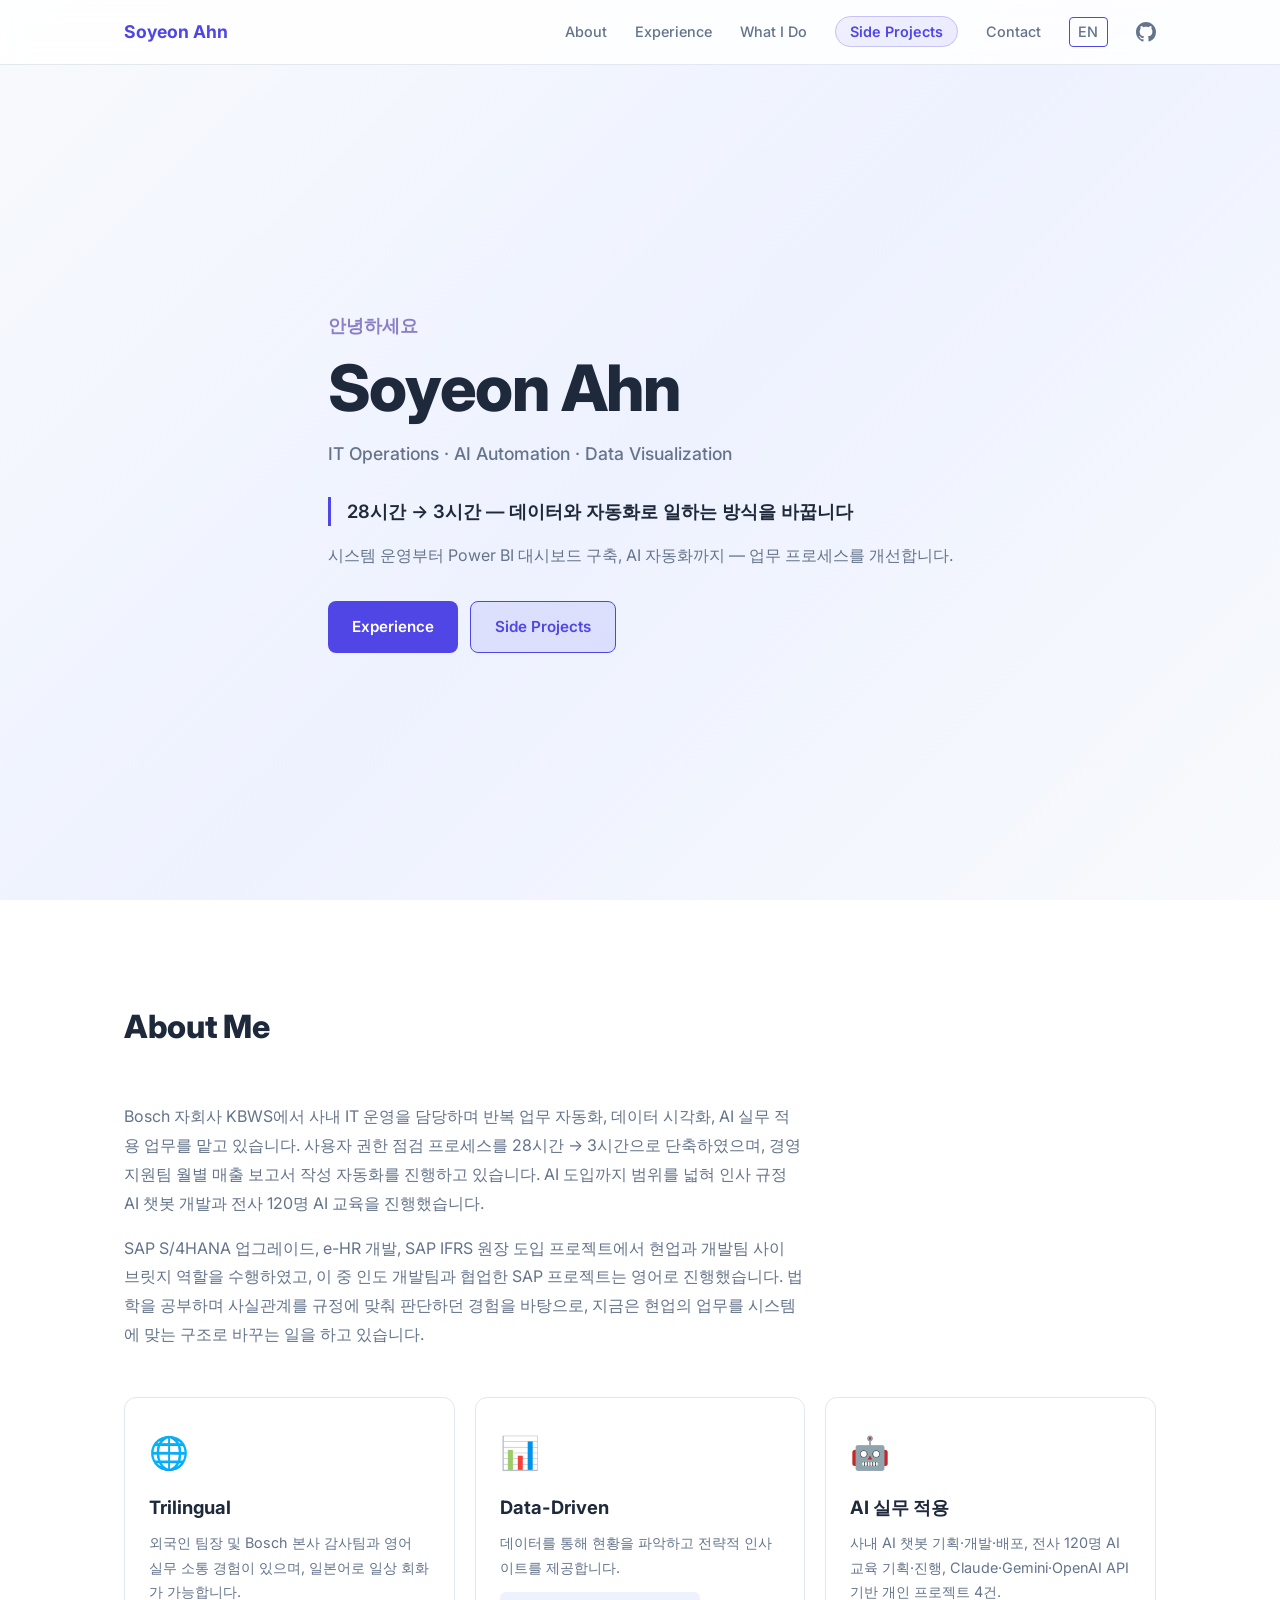
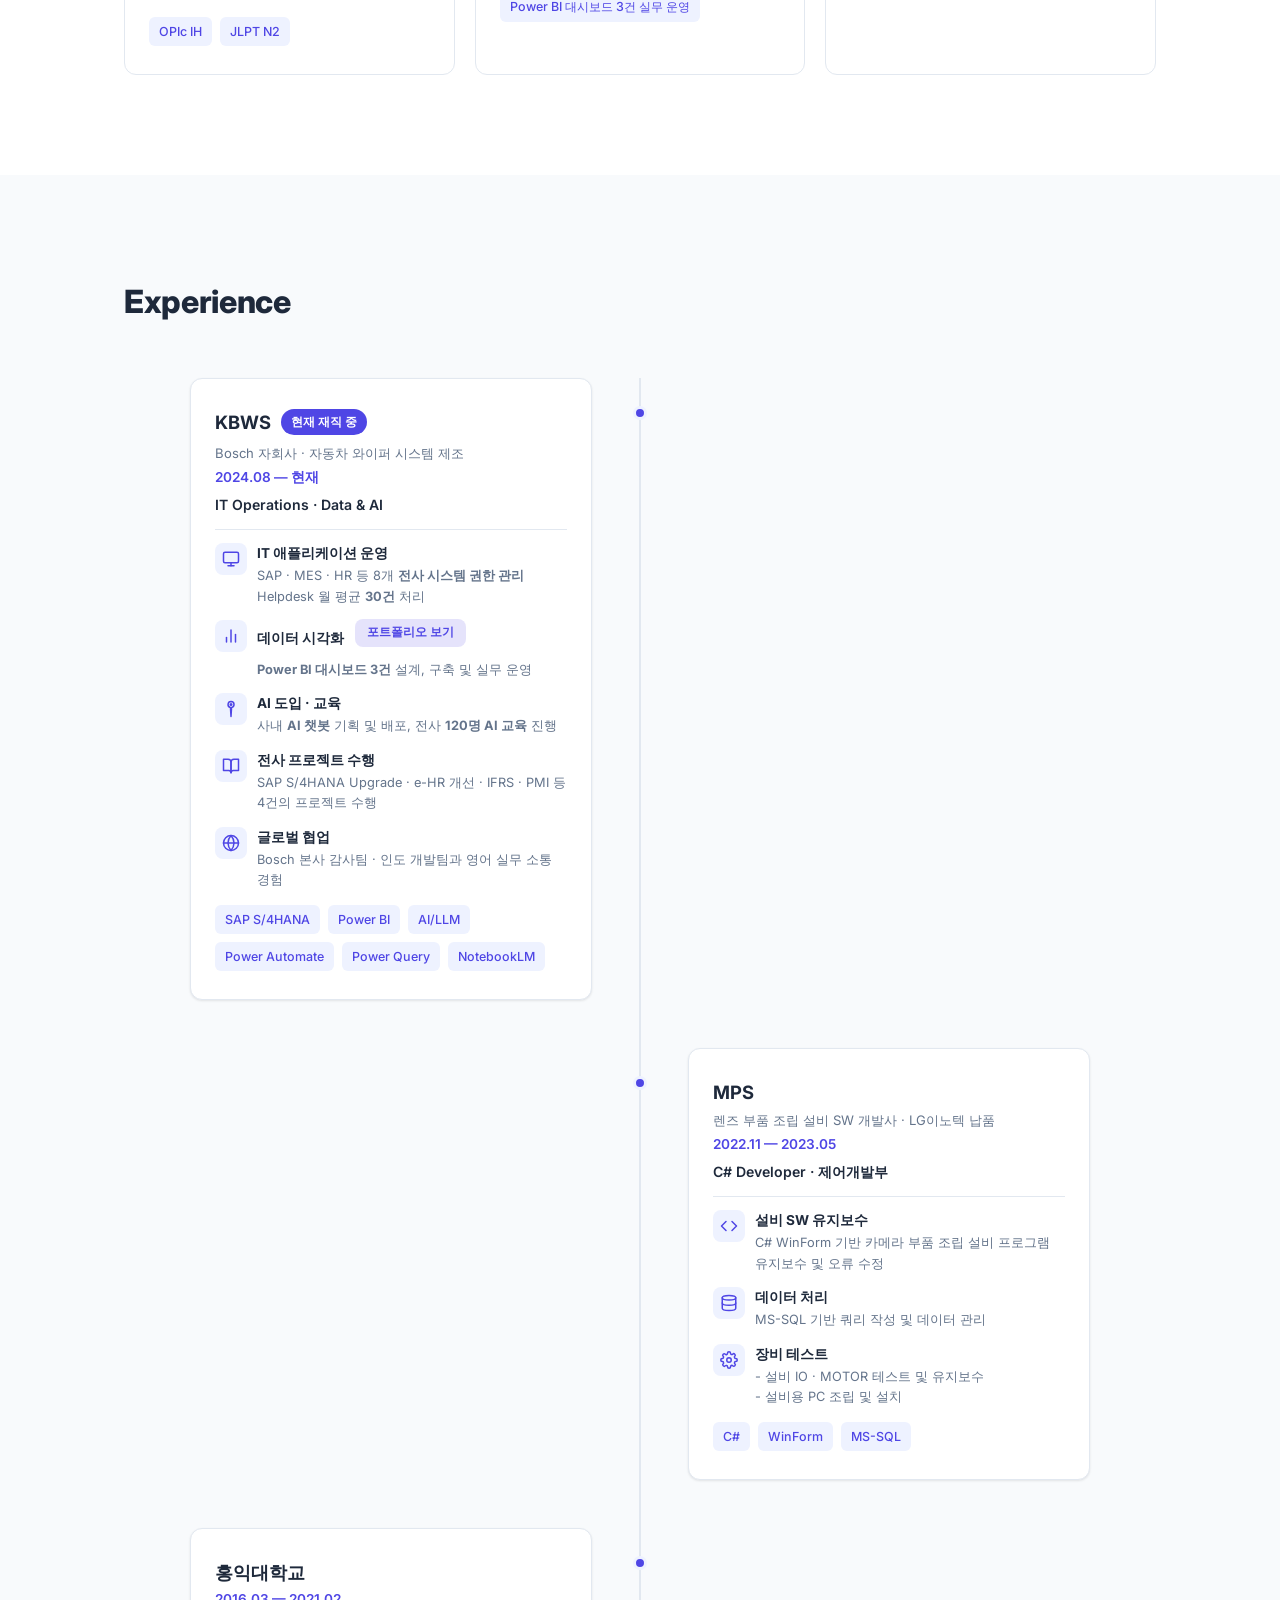
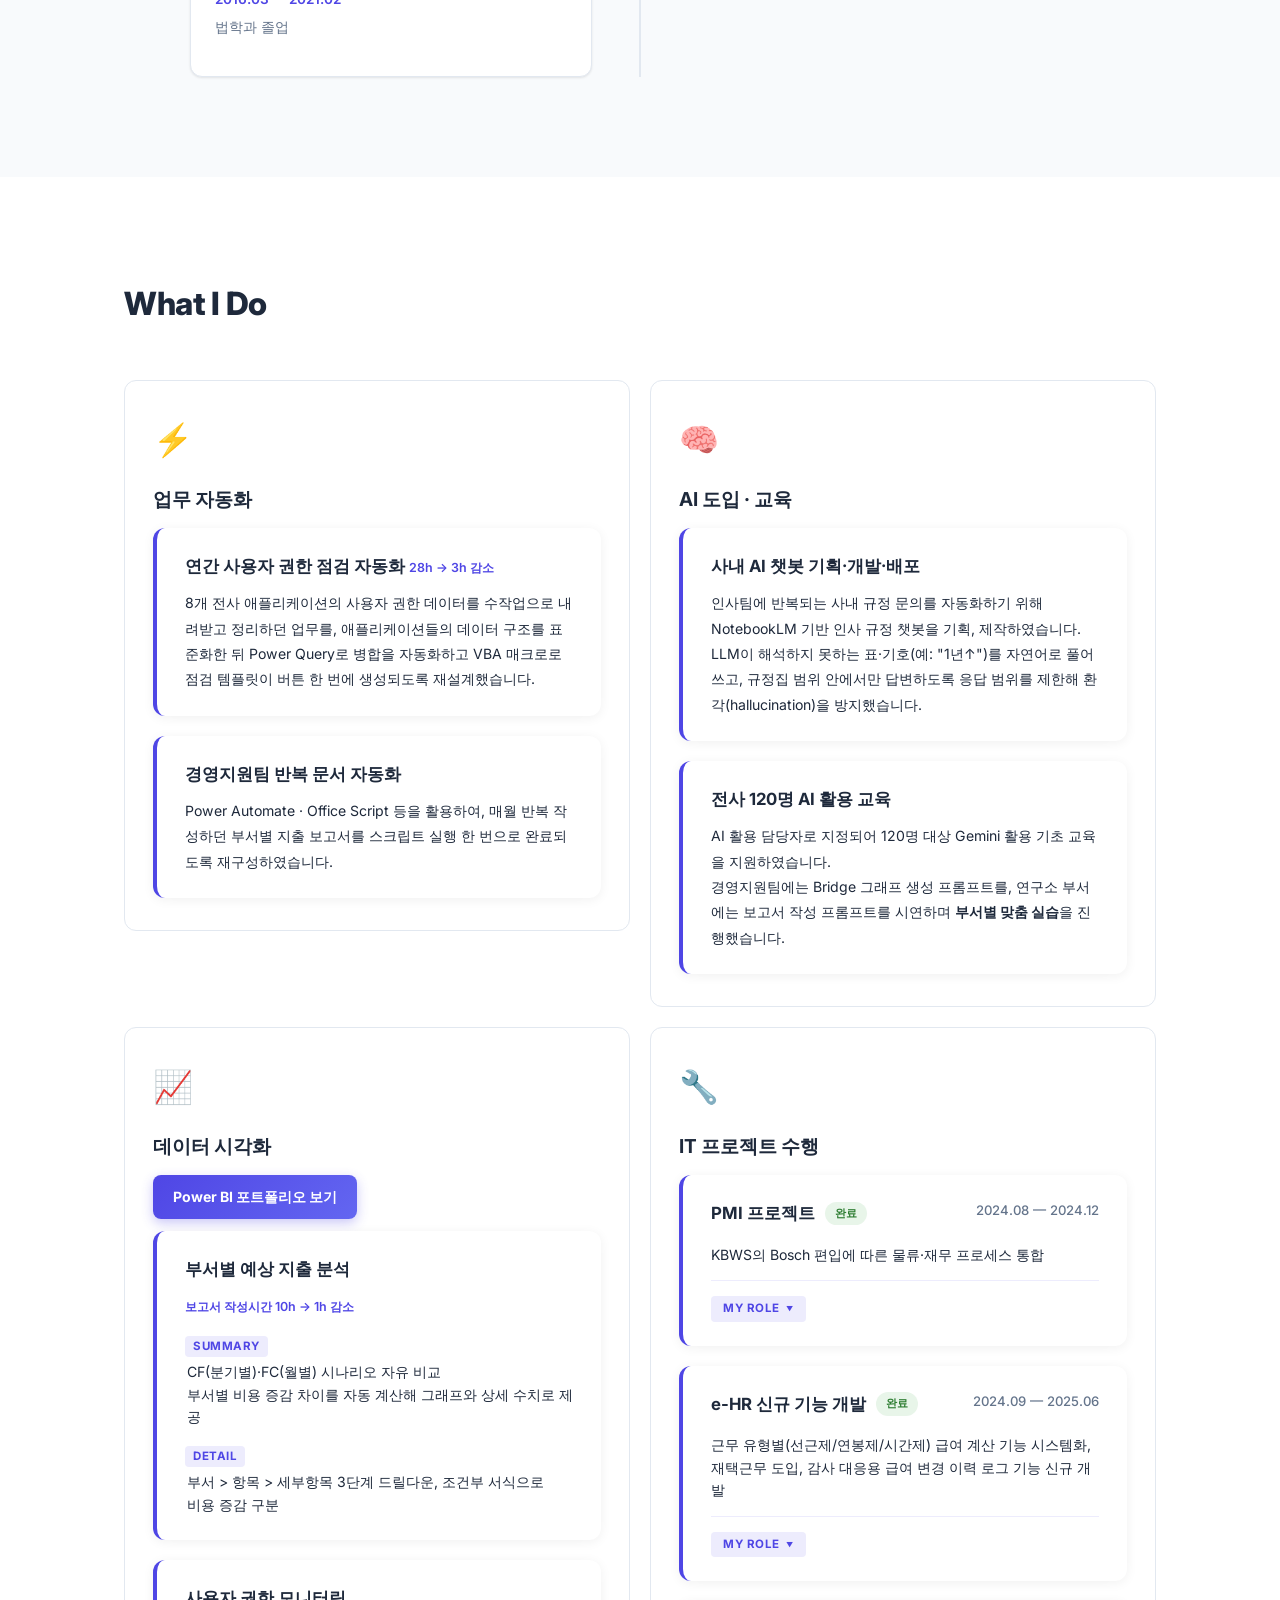
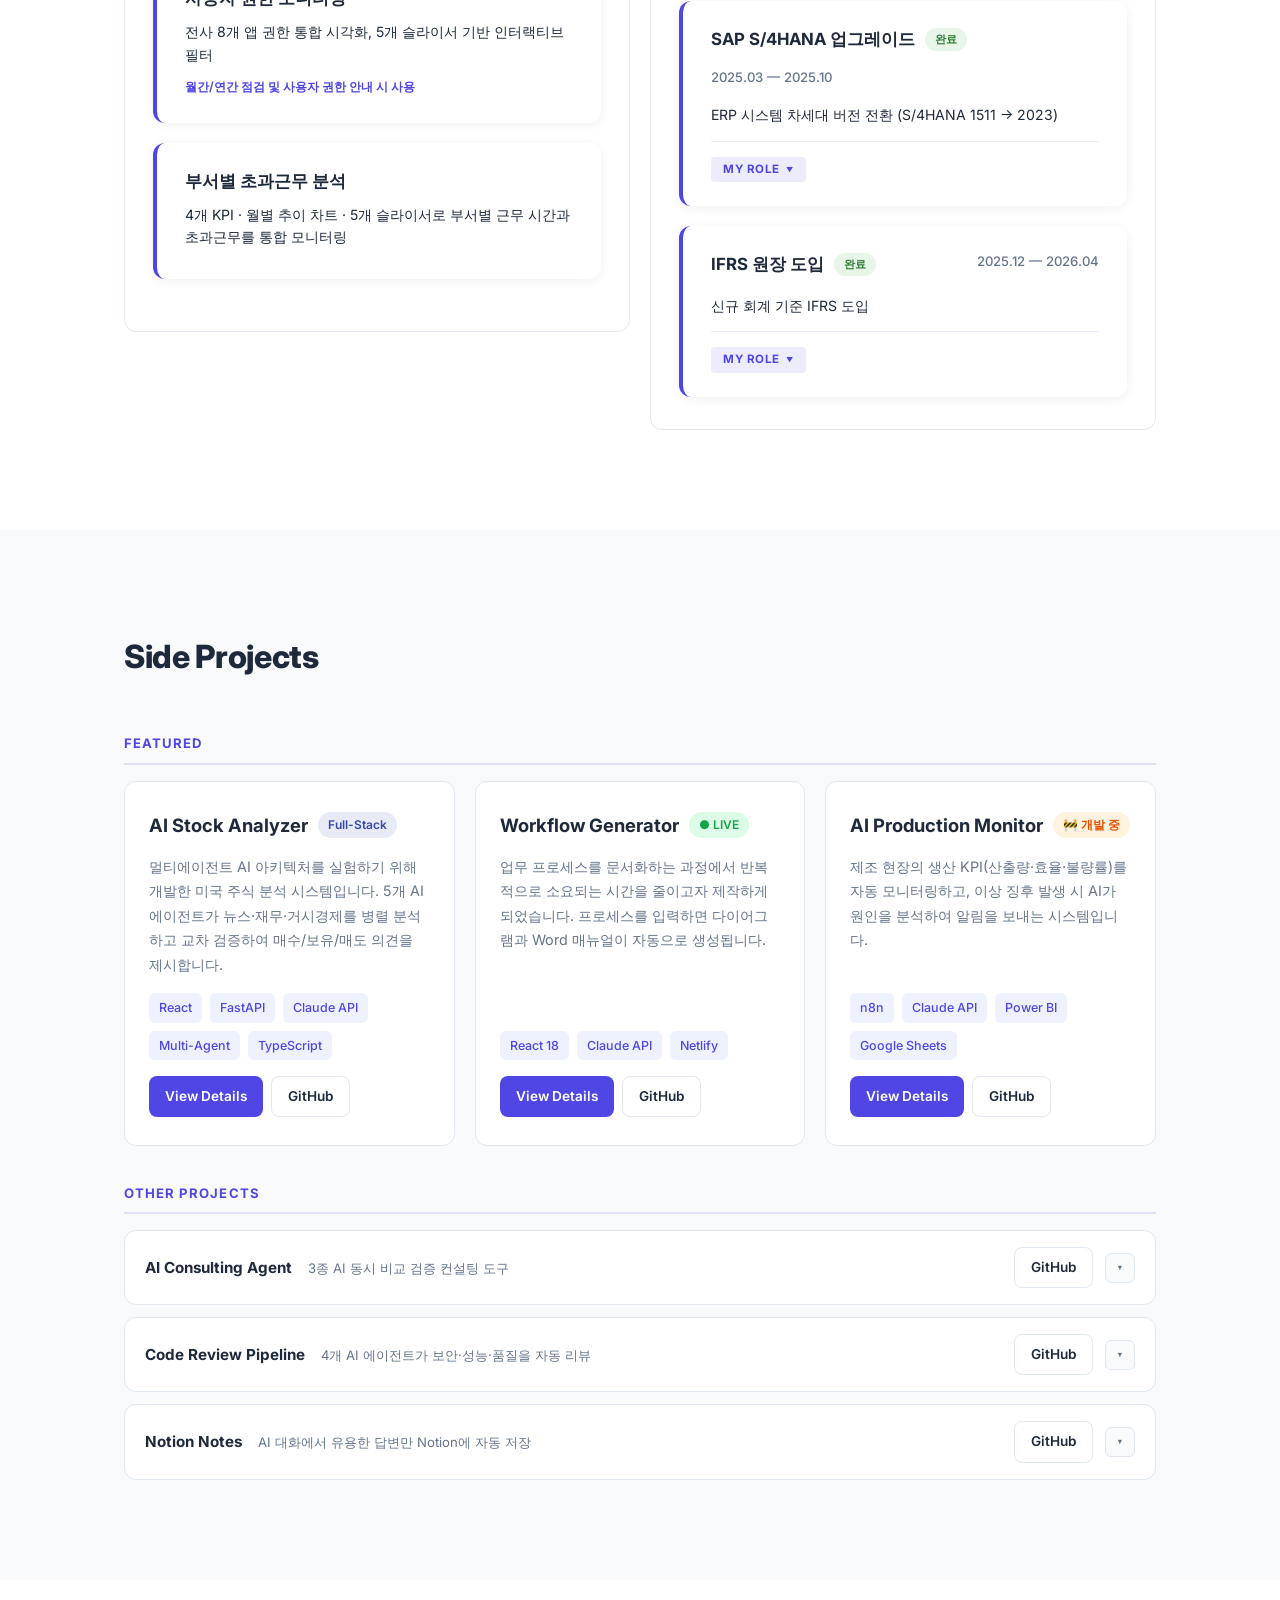
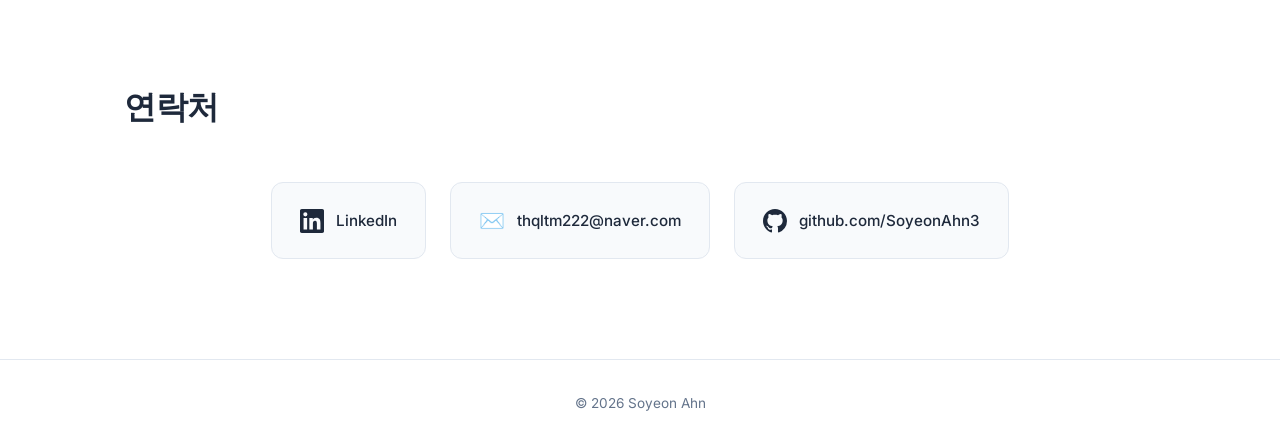
==== commit 3e86a136: "Add 2-tier Side Projects layout with Stock Analyzer and Production Monitor - FEATURED: AI Stock Anal" ====
--- a/portfolio/index.html
+++ b/portfolio/index.html
@@ -351,9 +351,9 @@
               <details class="project-role-section">
                 <summary class="project-detail-label">MY ROLE</summary>
                 <ul class="project-role-list">
-                  <li><strong>업체 선정 평가 템플릿 신규 설계</strong> (이후 다른 프로젝트 표준으로 재사용)</li>
+                  <li><strong>업체 선정 평가 템플릿 신규 설계</strong><br>(이후 다른 프로젝트 표준으로 재사용)</li>
                   <li>현업-인도 개발팀 간 요구사항을 <strong>영어로 20건 이상 조율</strong></li>
-                  <li>권한 수정·생성, CTS 이관</li>
+                  <li>권한 수정·생성, CTS 이관 (개발 → 운영)</li>
                   <li>사용자 테스트 일정 조정 및 IT 기능 테스트 수행</li>
                 </ul>
               </details>
@@ -388,7 +388,32 @@
   <section class="section section-alt" id="projects">
     <div class="container">
       <h2 class="section-title">Side Projects</h2>
+
+      <!-- FEATURED -->
+      <div class="projects-subtitle">Featured</div>
       <div class="projects-grid">
+        <div class="project-card fade-in">
+          <div class="project-header">
+            <h3>AI Stock Analyzer</h3>
+            <span class="badge badge-full">Full-Stack</span>
+          </div>
+          <p class="project-motive">
+            멀티에이전트 AI 아키텍처를 실험하기 위해 개발한 미국 주식 분석 시스템입니다.
+            5개 AI 에이전트가 뉴스·재무·거시경제를 병렬 분석하고 교차 검증하여
+            매수/보유/매도 의견을 제시합니다.
+          </p>
+          <div class="project-tags">
+            <span class="tag">React</span>
+            <span class="tag">FastAPI</span>
+            <span class="tag">Claude API</span>
+            <span class="tag">Multi-Agent</span>
+            <span class="tag">TypeScript</span>
+          </div>
+          <div class="project-links">
+            <a href="projects.html#stock-analyzer" class="btn btn-small btn-primary">View Details</a>
+            <a href="https://github.com/SoyeonAhn3/stock-analyzer" target="_blank" rel="noopener" class="btn btn-small btn-outline">GitHub</a>
+          </div>
+        </div>
         <div class="project-card fade-in">
           <div class="project-header">
             <h3>Workflow Generator</h3>
@@ -411,58 +436,87 @@
         </div>
         <div class="project-card fade-in">
           <div class="project-header">
-            <h3>Code Review Pipeline</h3>
+            <h3>AI Production Monitor</h3>
+            <span class="badge badge-progress">🚧 개발 중</span>
           </div>
           <p class="project-motive">
-            AI 자동화 개발 중 코드 품질에서 놓치는 부분이 반복 발생하여,
-            보안·성능·품질을 4개 AI 에이전트가 자동 리뷰하는 시스템을
-            개발하게 되었습니다.
+            제조 현장의 생산 KPI(산출량·효율·불량률)를 자동 모니터링하고,
+            이상 징후 발생 시 AI가 원인을 분석하여 알림을 보내는 시스템입니다.
           </p>
           <div class="project-tags">
-            <span class="tag">Python</span>
+            <span class="tag">n8n</span>
             <span class="tag">Claude API</span>
-            <span class="tag">Multi-Agent</span>
+            <span class="tag">Power BI</span>
+            <span class="tag">Google Sheets</span>
           </div>
           <div class="project-links">
-            <a href="projects.html#code-review-pipeline" class="btn btn-small btn-primary">View Details</a>
-            <a href="https://github.com/SoyeonAhn3/code-review-pipeline" target="_blank" rel="noopener" class="btn btn-small btn-outline">GitHub</a>
-          </div>
-        </div>
-        <div class="project-card fade-in">
-          <div class="project-header">
-            <h3>AI Consulting Agent</h3>
-          </div>
-          <p class="project-motive">
-            MS 자동화 방안 검토 시 여러 AI에 개별 문의하는 것이 비효율적이라 느꼈고,
-            3종 AI를 동시에 활용하여 비교 검증할 수 있는 컨설팅 도구를
-            개발하게 되었습니다.
-          </p>
-          <div class="project-tags">
-            <span class="tag">Claude Code Skills</span>
-            <span class="tag">Multi-AI</span>
-            <span class="tag">CLI</span>
-          </div>
-          <div class="project-links">
-            <a href="projects.html#ai-consulting" class="btn btn-small btn-primary">View Details</a>
-            <a href="https://github.com/SoyeonAhn3/AI_Consulting" target="_blank" rel="noopener" class="btn btn-small btn-outline">GitHub</a>
-          </div>
-        </div>
-        <div class="project-card fade-in">
-          <div class="project-header">
-            <h3>Notion Notes</h3>
-          </div>
-          <p class="project-motive">
-            학습한 내용을 AI와의 대화를 통해 정리하고, 유용한 답변만 골라
-            Notion에 바로 저장하는 흐름을 구현하고 싶어 개발하게 되었습니다.
-          </p>
-          <div class="project-tags">
-            <span class="tag">FastAPI</span>
-            <span class="tag">Gemini</span>
-            <span class="tag">Notion API</span>
-          </div>
-          <div class="project-links">
-            <a href="projects.html#notion-notes" class="btn btn-small btn-primary">View Details</a>
-            <a href="https://github.com/SoyeonAhn3/Notion_Notes" target="_blank" rel="noopener" class="btn btn-small btn-outline">GitHub</a>
+            <a href="projects.html#production-monitor" class="btn btn-small btn-primary">View Details</a>
+            <a href="https://github.com/SoyeonAhn3/ai_production_monitor" target="_blank" rel="noopener" class="btn btn-small btn-outline">GitHub</a>
+          </div>
+        </div>
+      </div>
+
+      <!-- OTHER PROJECTS -->
+      <div class="projects-subtitle other">Other Projects</div>
+      <div class="projects-compact-list">
+        <div class="project-compact fade-in">
+          <div class="project-compact-info" onclick="this.parentElement.querySelector('.project-compact-detail').classList.toggle('open')">
+            <span class="project-compact-name">AI Consulting Agent</span>
+            <span class="project-compact-desc">3종 AI 동시 비교 검증 컨설팅 도구</span>
+          </div>
+          <div class="project-compact-right">
+            <a href="https://github.com/SoyeonAhn3/AI_Consulting" target="_blank" rel="noopener" class="btn btn-small btn-outline" onclick="event.stopPropagation()">GitHub</a>
+            <button class="project-compact-toggle-btn" onclick="this.closest('.project-compact').querySelector('.project-compact-detail').classList.toggle('open'); this.classList.toggle('open')">
+              <span class="toggle-arrow">▼</span>
+            </button>
+          </div>
+          <div class="project-compact-detail">
+            <p>MS 자동화 방안 검토 시 여러 AI에 개별 문의하는 것이 비효율적이라 느끼고, 3종 AI를 동시에 활용하여 비교 검증할 수 있는 CLI 컨설팅 도구를 개발했습니다.</p>
+            <div class="project-compact-tags">
+              <span class="tag">Claude Code Skills</span>
+              <span class="tag">Multi-AI</span>
+              <span class="tag">CLI</span>
+            </div>
+          </div>
+        </div>
+        <div class="project-compact fade-in">
+          <div class="project-compact-info" onclick="this.parentElement.querySelector('.project-compact-detail').classList.toggle('open')">
+            <span class="project-compact-name">Code Review Pipeline</span>
+            <span class="project-compact-desc">4개 AI 에이전트가 보안·성능·품질을 자동 리뷰</span>
+          </div>
+          <div class="project-compact-right">
+            <a href="https://github.com/SoyeonAhn3/code-review-pipeline" target="_blank" rel="noopener" class="btn btn-small btn-outline" onclick="event.stopPropagation()">GitHub</a>
+            <button class="project-compact-toggle-btn" onclick="this.closest('.project-compact').querySelector('.project-compact-detail').classList.toggle('open'); this.classList.toggle('open')">
+              <span class="toggle-arrow">▼</span>
+            </button>
+          </div>
+          <div class="project-compact-detail">
+            <p>AI 자동화 개발 중 코드 품질에서 놓치는 부분이 반복 발생하여, 보안·성능·품질을 4개 AI 에이전트가 순차적으로 리뷰하고 교차 반론까지 수행하는 멀티에이전트 시스템을 개발했습니다.</p>
+            <div class="project-compact-tags">
+              <span class="tag">Python</span>
+              <span class="tag">Claude API</span>
+              <span class="tag">Multi-Agent</span>
+            </div>
+          </div>
+        </div>
+        <div class="project-compact fade-in">
+          <div class="project-compact-info" onclick="this.parentElement.querySelector('.project-compact-detail').classList.toggle('open')">
+            <span class="project-compact-name">Notion Notes</span>
+            <span class="project-compact-desc">AI 대화에서 유용한 답변만 Notion에 자동 저장</span>
+          </div>
+          <div class="project-compact-right">
+            <a href="https://github.com/SoyeonAhn3/Notion_Notes" target="_blank" rel="noopener" class="btn btn-small btn-outline" onclick="event.stopPropagation()">GitHub</a>
+            <button class="project-compact-toggle-btn" onclick="this.closest('.project-compact').querySelector('.project-compact-detail').classList.toggle('open'); this.classList.toggle('open')">
+              <span class="toggle-arrow">▼</span>
+            </button>
+          </div>
+          <div class="project-compact-detail">
+            <p>학습한 내용을 AI와의 대화를 통해 정리하고, 유용한 답변만 골라 Notion에 바로 저장하는 흐름을 구현했습니다.</p>
+            <div class="project-compact-tags">
+              <span class="tag">FastAPI</span>
+              <span class="tag">Gemini</span>
+              <span class="tag">Notion API</span>
+            </div>
           </div>
         </div>
       </div>
--- a/portfolio/style.css
+++ b/portfolio/style.css
@@ -930,7 +930,7 @@
 /* ===== Projects ===== */
 .projects-grid {
   display: grid;
-  grid-template-columns: repeat(2, 1fr);
+  grid-template-columns: repeat(3, 1fr);
   gap: 20px;
 }
 
@@ -954,6 +954,7 @@
   align-items: center;
   gap: 10px;
   margin-bottom: 14px;
+  flex-wrap: wrap;
 }
 
 .project-header h3 {
@@ -973,6 +974,17 @@
   color: #16a34a;
 }
 
+.badge-full {
+  background: #e8eaf6;
+  color: #3949ab;
+}
+
+.badge-progress {
+  background: #fff3e0;
+  color: #e65100;
+  white-space: nowrap;
+}
+
 .project-motive {
   font-size: 0.9rem;
   color: var(--text-secondary);
@@ -992,6 +1004,147 @@
 .project-links {
   display: flex;
   gap: 8px;
+}
+
+/* ===== Project Section Subtitles ===== */
+.projects-subtitle {
+  font-size: 0.82rem;
+  font-weight: 700;
+  color: var(--primary);
+  text-transform: uppercase;
+  letter-spacing: 0.08em;
+  margin-bottom: 16px;
+  padding-bottom: 8px;
+  border-bottom: 2px solid rgba(79, 70, 229, 0.15);
+}
+
+.projects-subtitle.other {
+  margin-top: 36px;
+}
+
+/* ===== Compact Project Cards (OTHER) ===== */
+.projects-compact-list {
+  display: flex;
+  flex-direction: column;
+  gap: 12px;
+}
+
+.project-compact {
+  display: flex;
+  align-items: center;
+  justify-content: space-between;
+  gap: 16px;
+  padding: 16px 20px;
+  background: var(--bg);
+  border: 1px solid var(--border);
+  border-radius: var(--radius);
+  transition: box-shadow 0.2s;
+}
+
+.project-compact:hover {
+  box-shadow: 0 2px 12px rgba(0, 0, 0, 0.08);
+}
+
+.project-compact-info {
+  display: flex;
+  align-items: center;
+  gap: 16px;
+  flex: 1;
+  min-width: 0;
+}
+
+.project-compact-name {
+  font-size: 0.95rem;
+  font-weight: 700;
+  color: var(--text);
+  white-space: nowrap;
+}
+
+.project-compact-desc {
+  font-size: 0.82rem;
+  color: var(--text-secondary);
+  white-space: nowrap;
+  overflow: hidden;
+  text-overflow: ellipsis;
+}
+
+.project-compact-right {
+  display: flex;
+  align-items: center;
+  gap: 12px;
+  flex-shrink: 0;
+}
+
+.project-compact-tags {
+  display: flex;
+  gap: 6px;
+}
+
+.project-compact-tags .tag {
+  font-size: 0.7rem;
+  padding: 2px 8px;
+}
+
+.project-compact {
+  flex-wrap: wrap;
+  cursor: pointer;
+}
+
+.project-compact-toggle-btn {
+  display: flex;
+  align-items: center;
+  justify-content: center;
+  width: 30px;
+  height: 30px;
+  border: 1px solid var(--border);
+  border-radius: 6px;
+  background: var(--bg-alt);
+  cursor: pointer;
+  transition: background 0.2s, border-color 0.2s;
+  flex-shrink: 0;
+}
+
+.project-compact-toggle-btn:hover {
+  background: rgba(79, 70, 229, 0.08);
+  border-color: var(--primary);
+}
+
+.project-compact-toggle-btn .toggle-arrow {
+  font-size: 0.55em;
+  color: var(--text-secondary);
+  transition: transform 0.2s;
+  display: block;
+}
+
+.project-compact-toggle-btn.open .toggle-arrow {
+  transform: rotate(180deg);
+}
+
+.project-compact-detail {
+  display: none;
+  width: 100%;
+  padding-top: 12px;
+  border-top: 1px solid var(--border);
+  margin-top: 12px;
+}
+
+.project-compact-detail.open {
+  display: block;
+}
+
+.project-compact-detail p {
+  font-size: 0.85rem;
+  color: var(--text-secondary);
+  line-height: 1.7;
+  margin-bottom: 10px;
+}
+
+.project-compact-detail .project-compact-tags {
+  margin-bottom: 10px;
+}
+
+.project-compact-detail .btn {
+  margin-top: 4px;
 }
 
 /* ===== Contact ===== */
@@ -1132,6 +1285,16 @@
     grid-template-columns: 1fr;
   }
 
+  .project-compact {
+    flex-direction: column;
+    align-items: flex-start;
+    gap: 10px;
+  }
+
+  .project-compact-right {
+    width: 100%;
+  }
+
   .contact-grid {
     flex-direction: column;
     align-items: stretch;
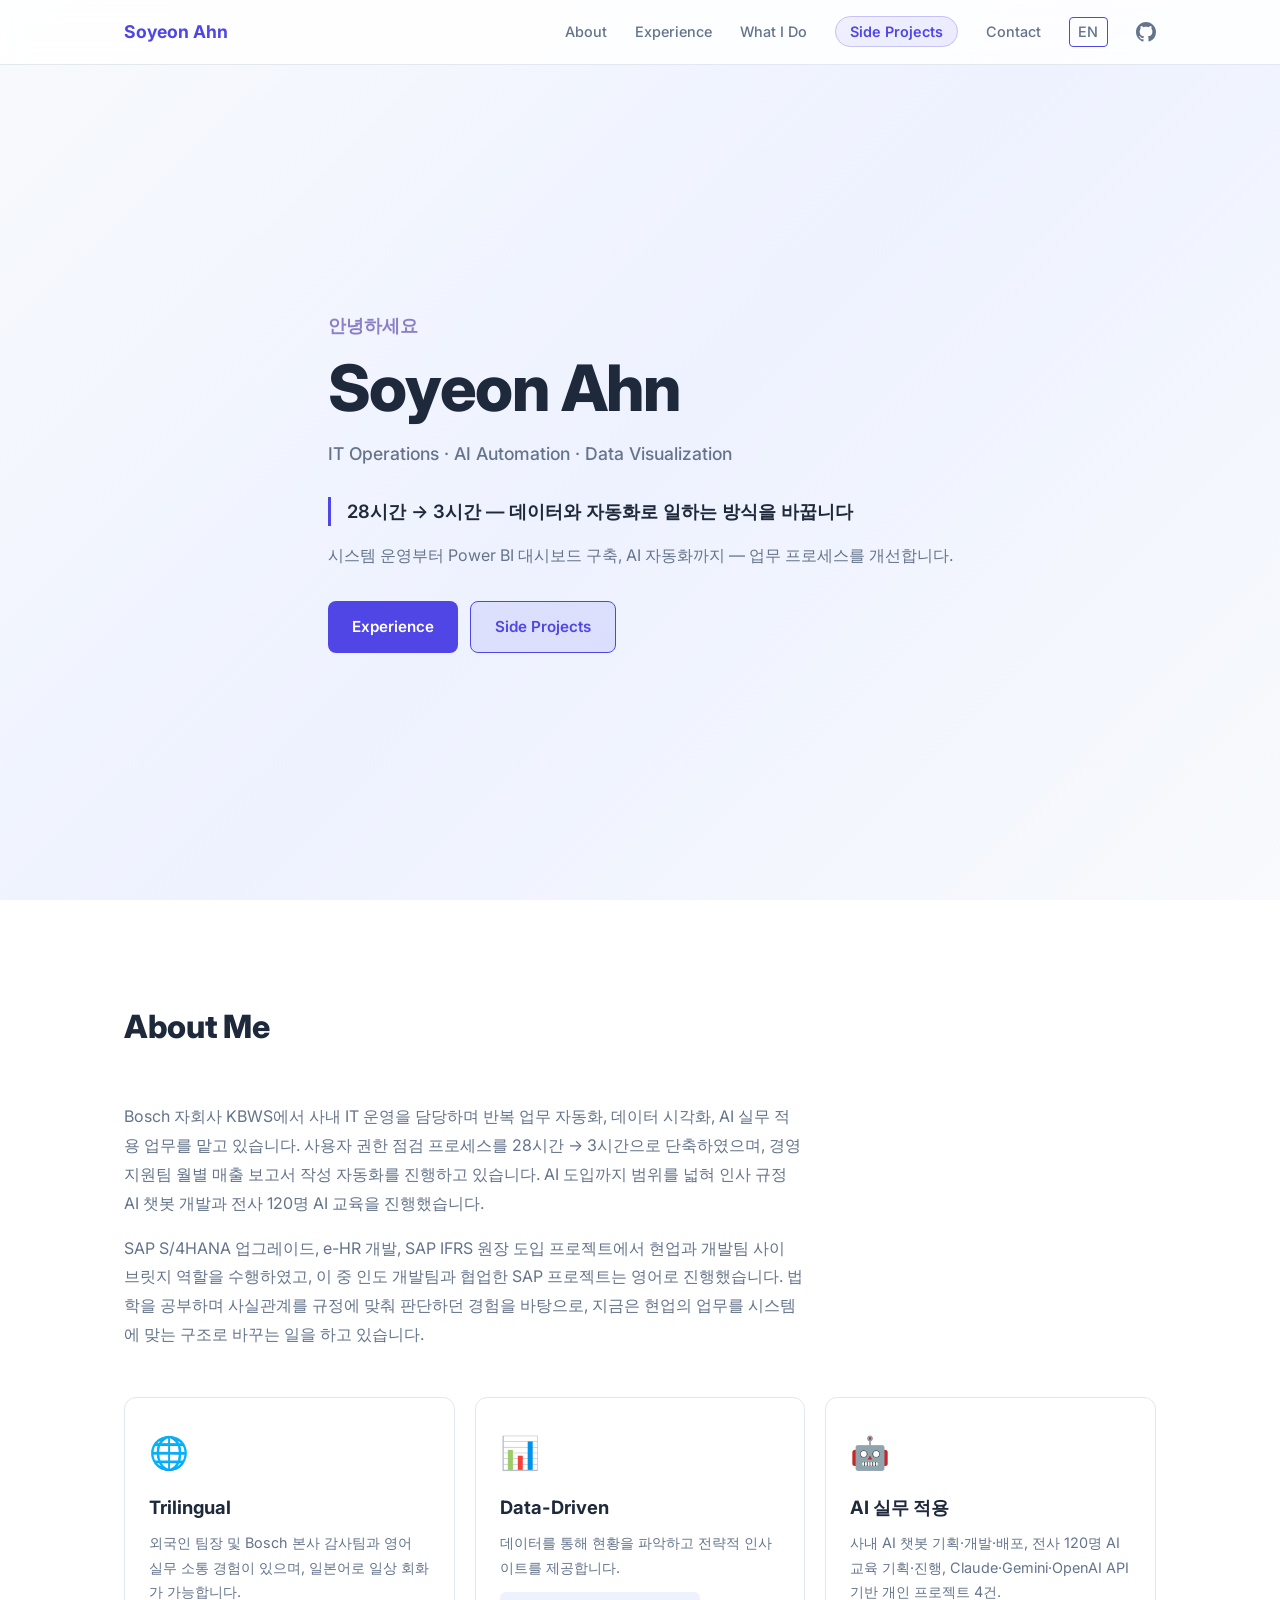
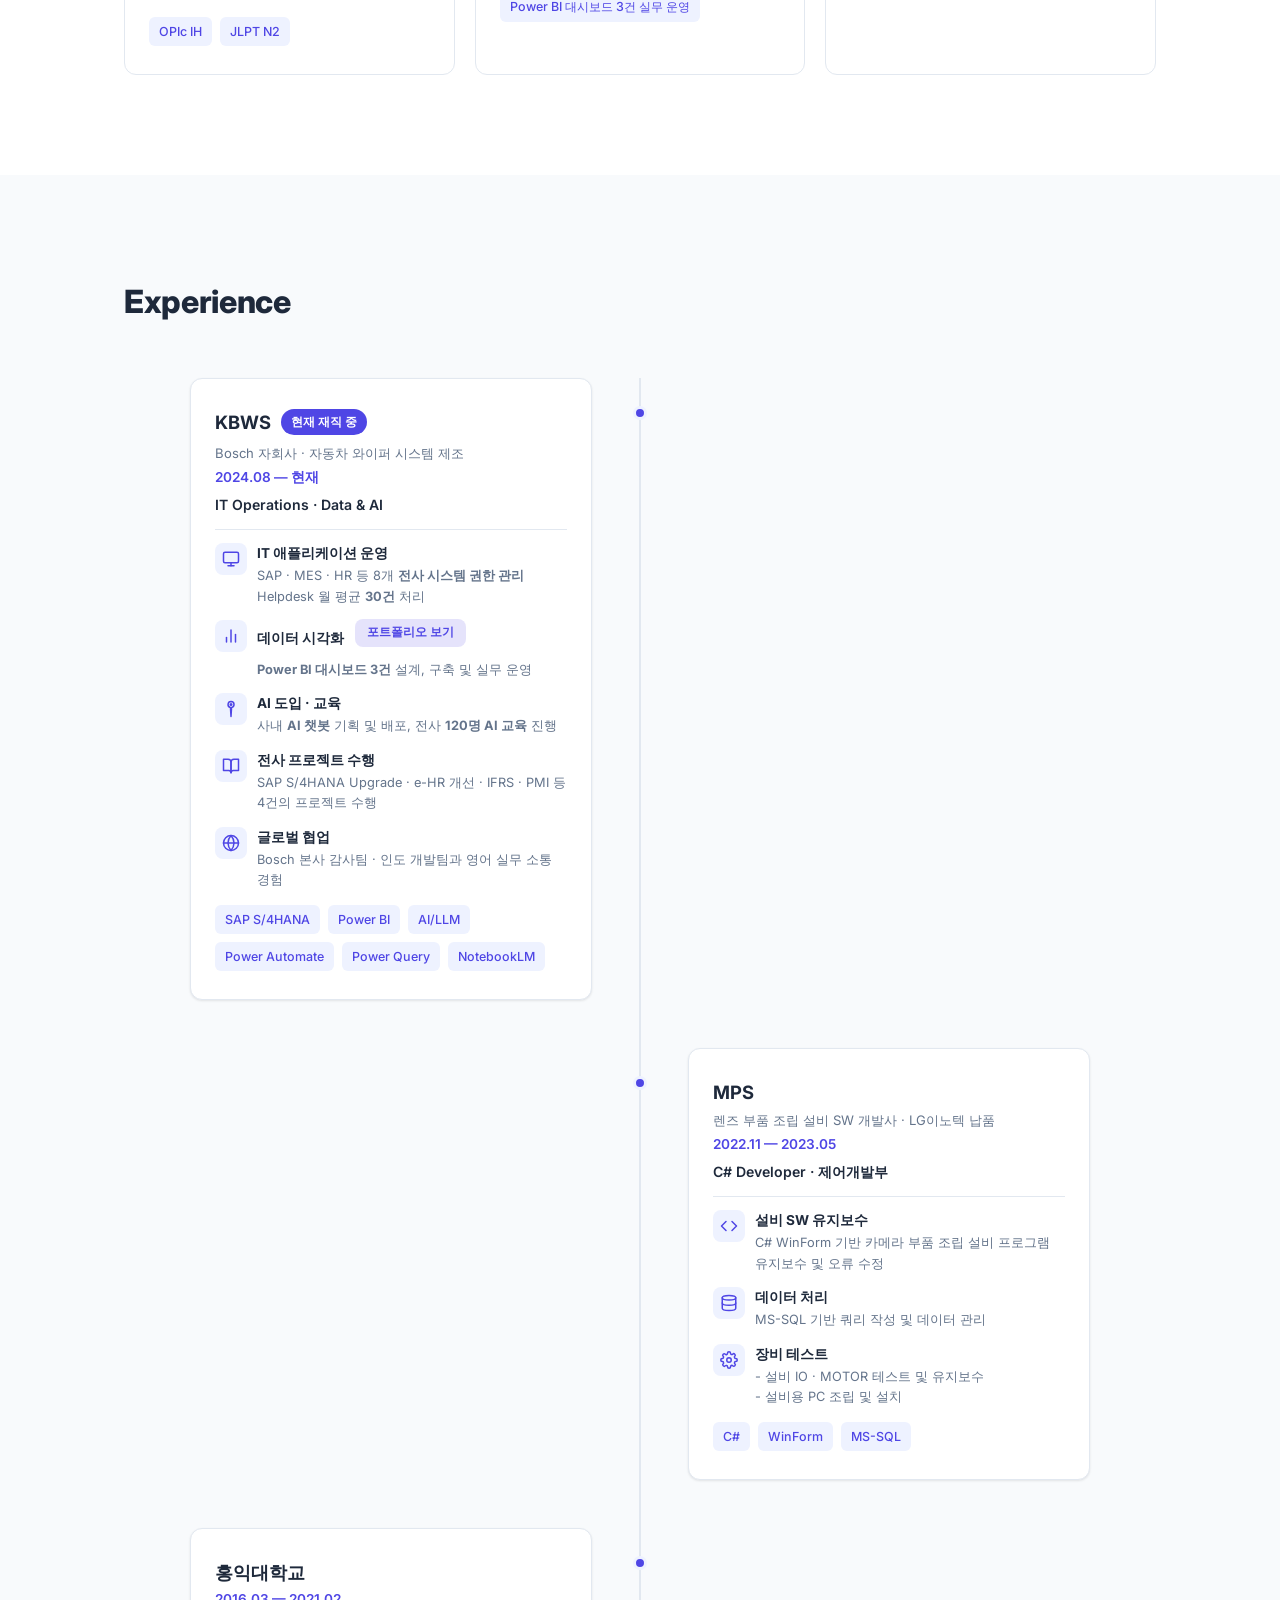
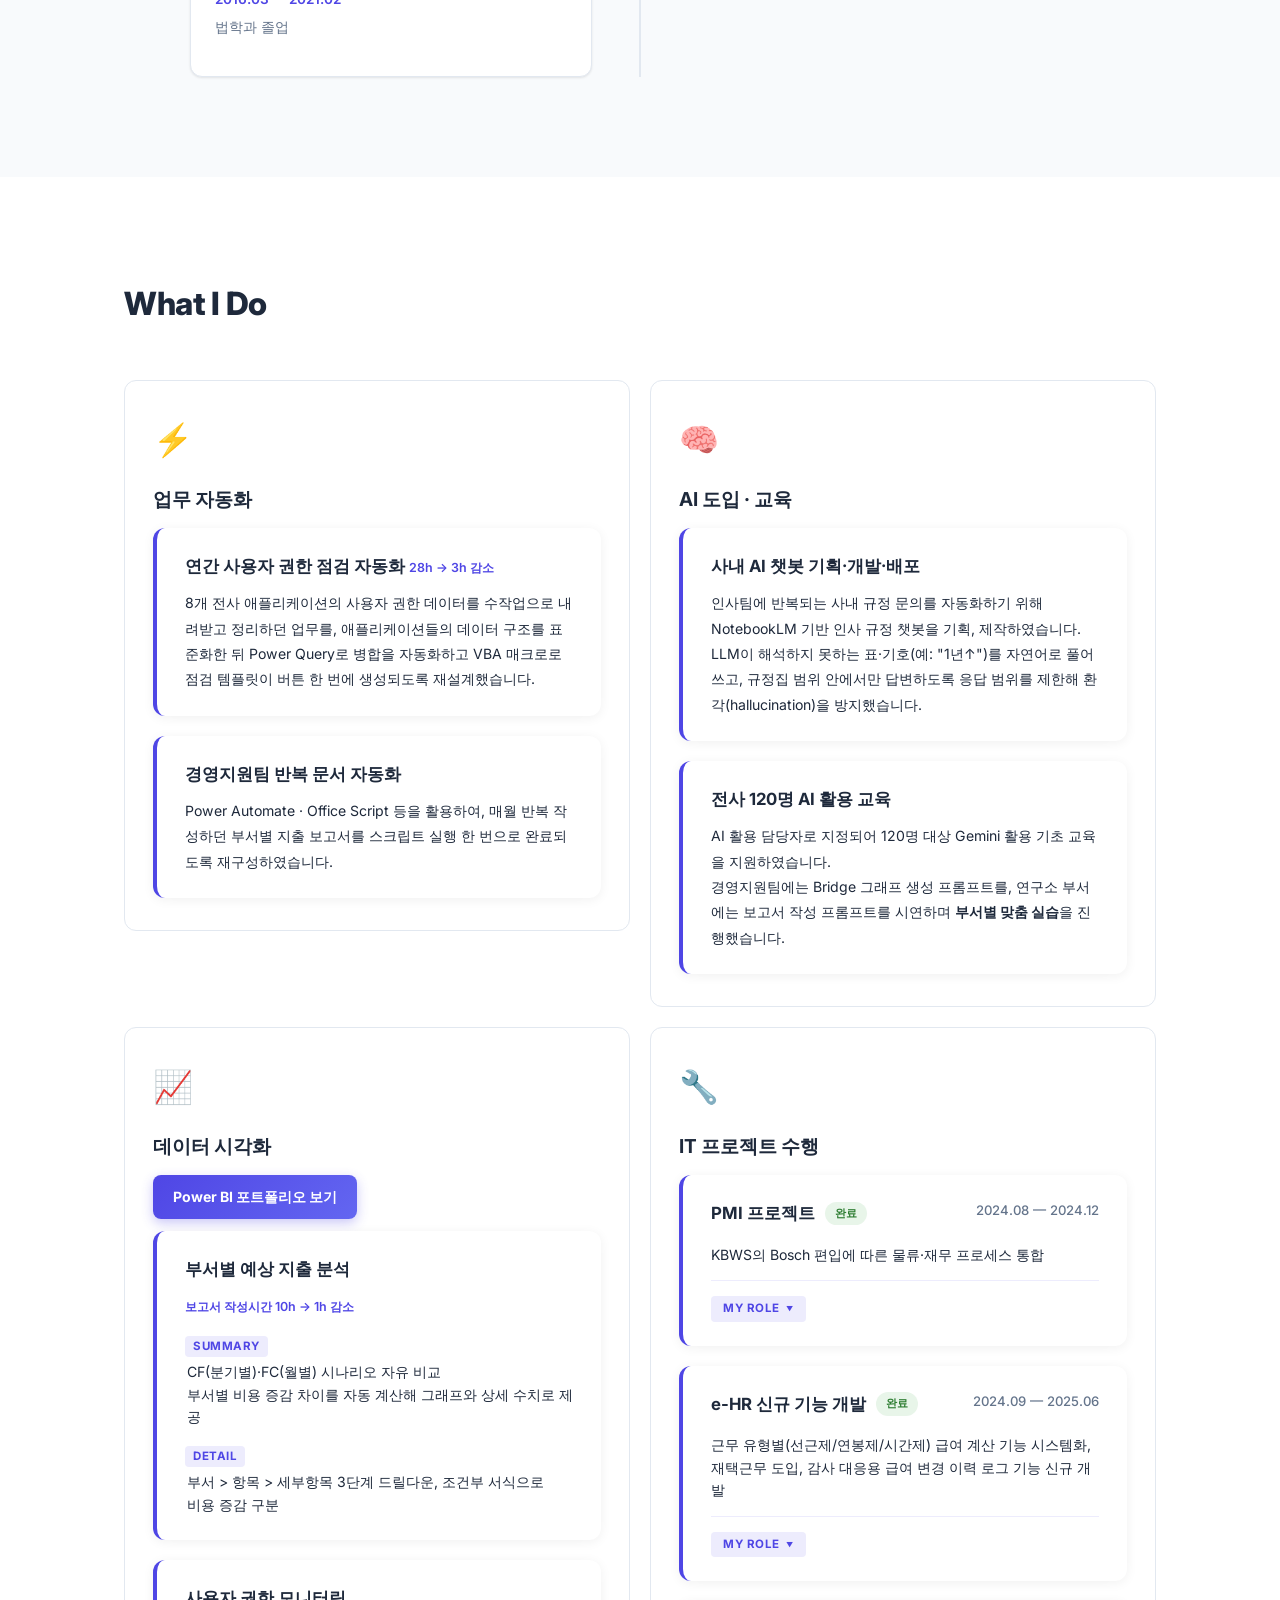
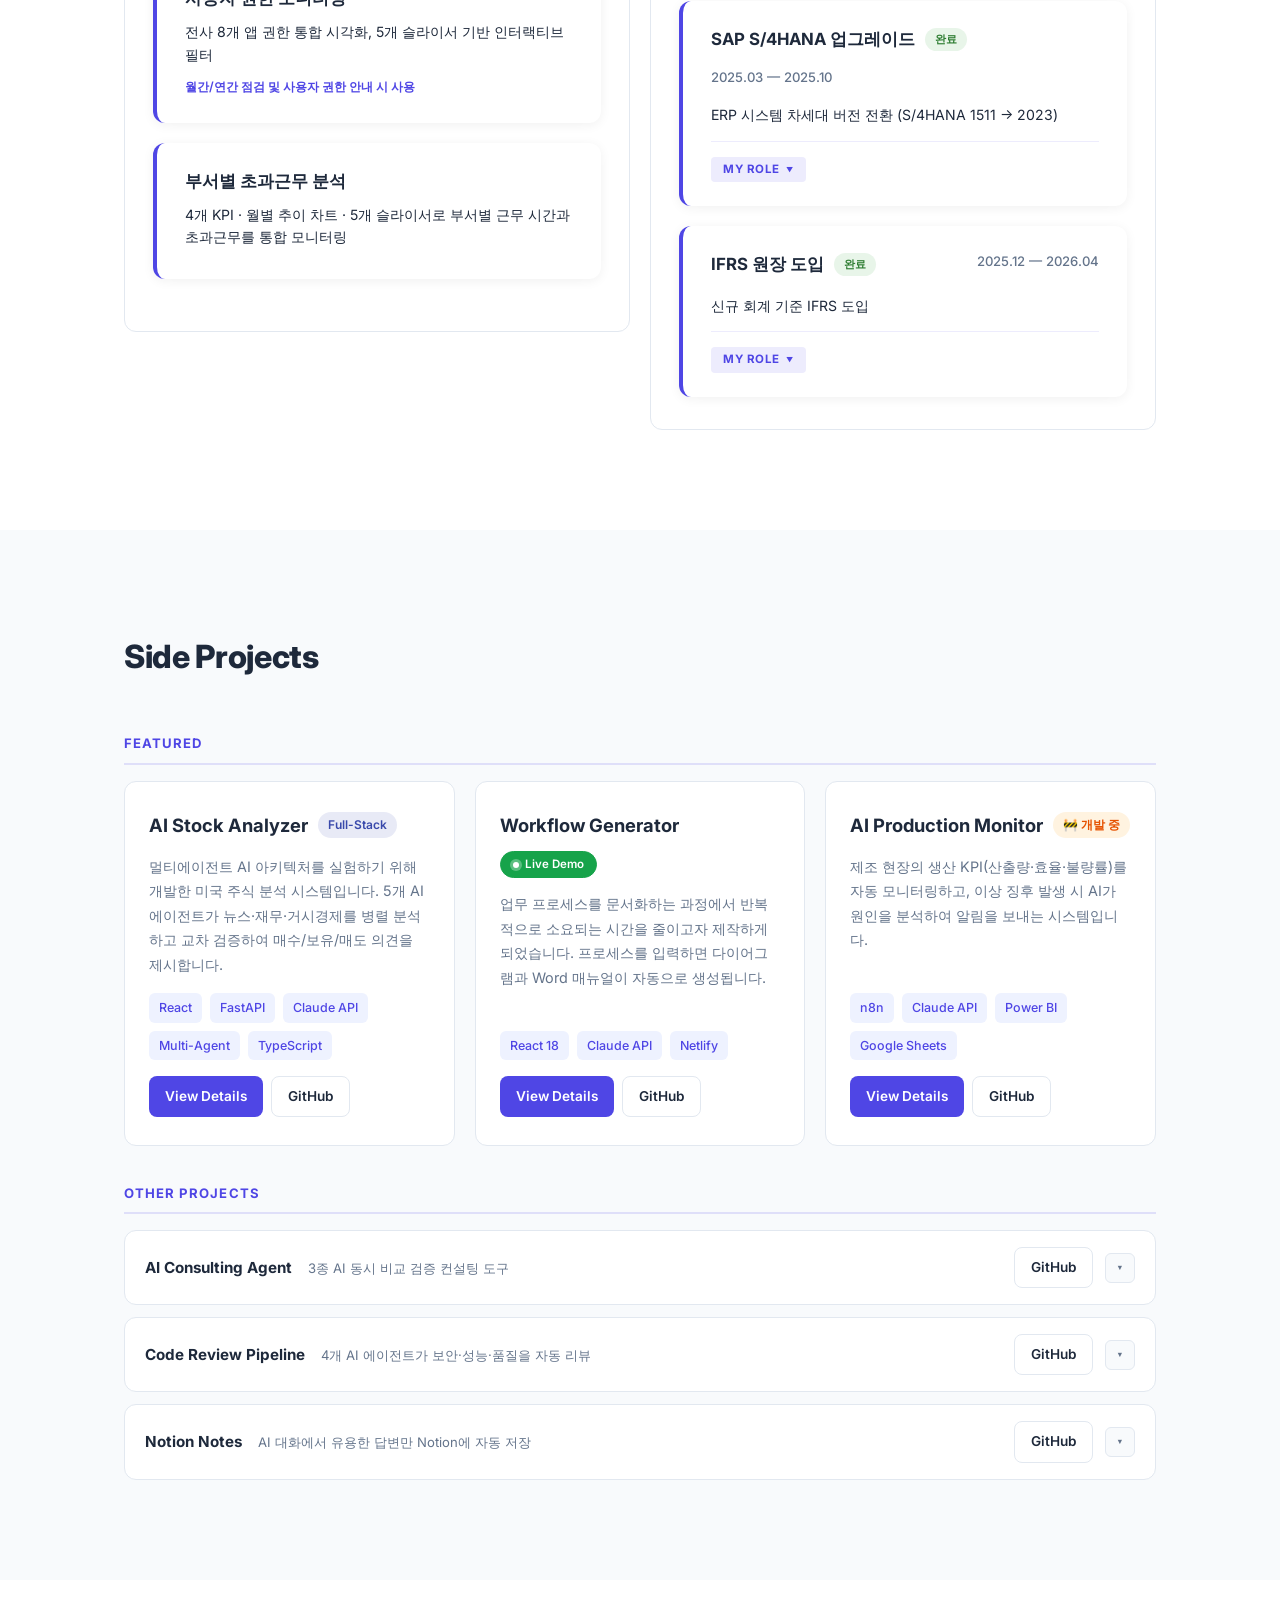
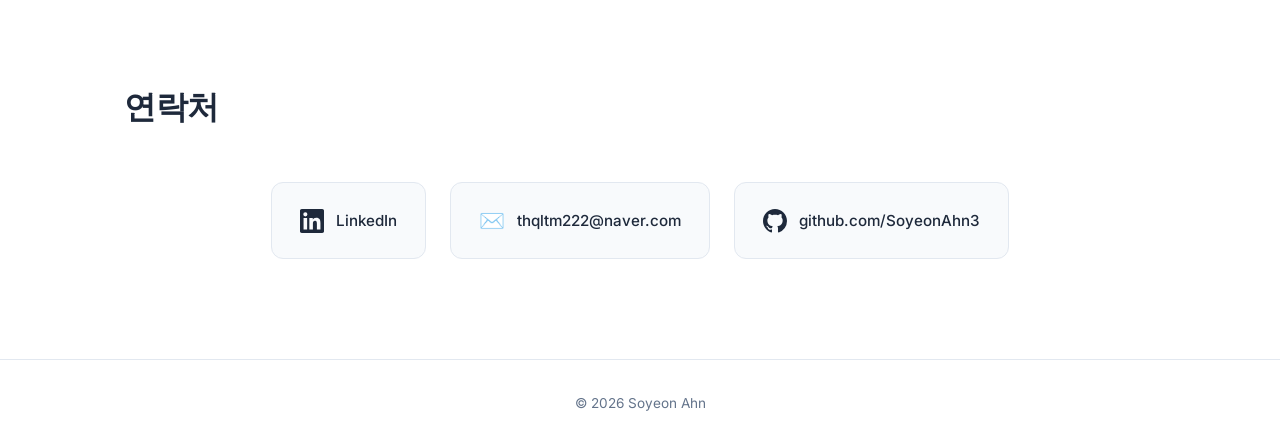
==== commit 14397024: "Sync English version with Korean, add Live Demo button and Quick Jump - EN index.html: 2-tier Side P" ====
--- a/portfolio/index.html
+++ b/portfolio/index.html
@@ -417,7 +417,7 @@
         <div class="project-card fade-in">
           <div class="project-header">
             <h3>Workflow Generator</h3>
-            <span class="badge badge-live">● LIVE</span>
+            <a href="https://processflow-generator.netlify.app" target="_blank" rel="noopener" class="btn-live-demo btn-live-demo-sm"><span class="btn-live-dot"></span>Live Demo</a>
           </div>
           <p class="project-motive">
             업무 프로세스를 문서화하는 과정에서 반복적으로 소요되는 시간을 줄이고자
--- a/portfolio/style.css
+++ b/portfolio/style.css
@@ -1145,6 +1145,55 @@
 
 .project-compact-detail .btn {
   margin-top: 4px;
+}
+
+/* ===== Live Demo Button ===== */
+.btn-live-demo {
+  display: inline-flex;
+  align-items: center;
+  gap: 6px;
+  padding: 6px 16px;
+  font-size: 0.82rem;
+  font-weight: 600;
+  color: #fff;
+  background: #16a34a;
+  border: 1.5px solid #16a34a;
+  border-radius: 20px;
+  transition: all 0.2s;
+}
+
+.btn-live-demo:hover {
+  background: transparent;
+  color: #16a34a;
+}
+
+.btn-live-demo:hover .btn-live-dot {
+  background: #16a34a;
+  box-shadow: 0 0 0 3px rgba(22, 163, 74, 0.2);
+}
+
+.btn-live-dot {
+  width: 7px;
+  height: 7px;
+  border-radius: 50%;
+  background: #fff;
+  box-shadow: 0 0 0 3px rgba(255, 255, 255, 0.3);
+  animation: pulse-dot 2s infinite;
+}
+
+@keyframes pulse-dot {
+  0%, 100% { box-shadow: 0 0 0 3px rgba(255, 255, 255, 0.3); }
+  50% { box-shadow: 0 0 0 6px rgba(255, 255, 255, 0.15); }
+}
+
+.btn-live-demo-sm {
+  padding: 3px 12px;
+  font-size: 0.72rem;
+}
+
+.btn-live-demo-sm .btn-live-dot {
+  width: 6px;
+  height: 6px;
 }
 
 /* ===== Contact ===== */
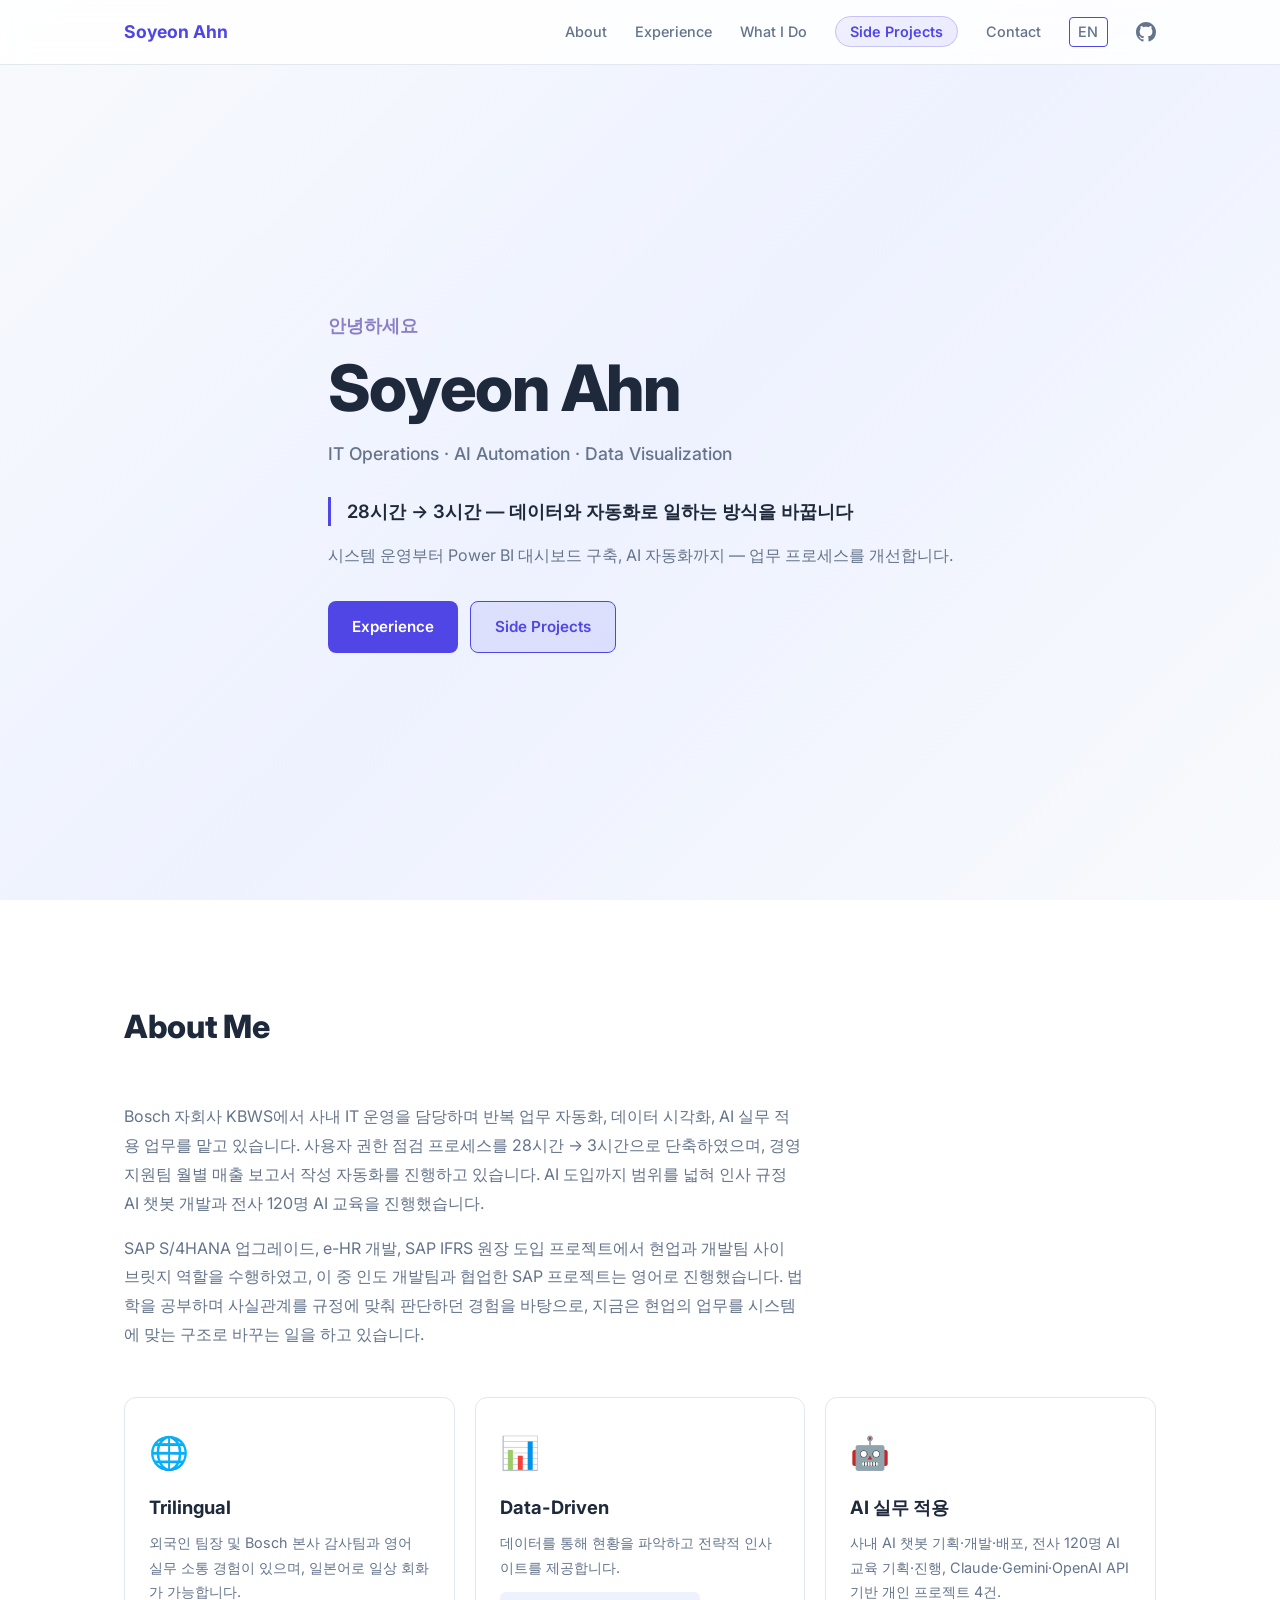
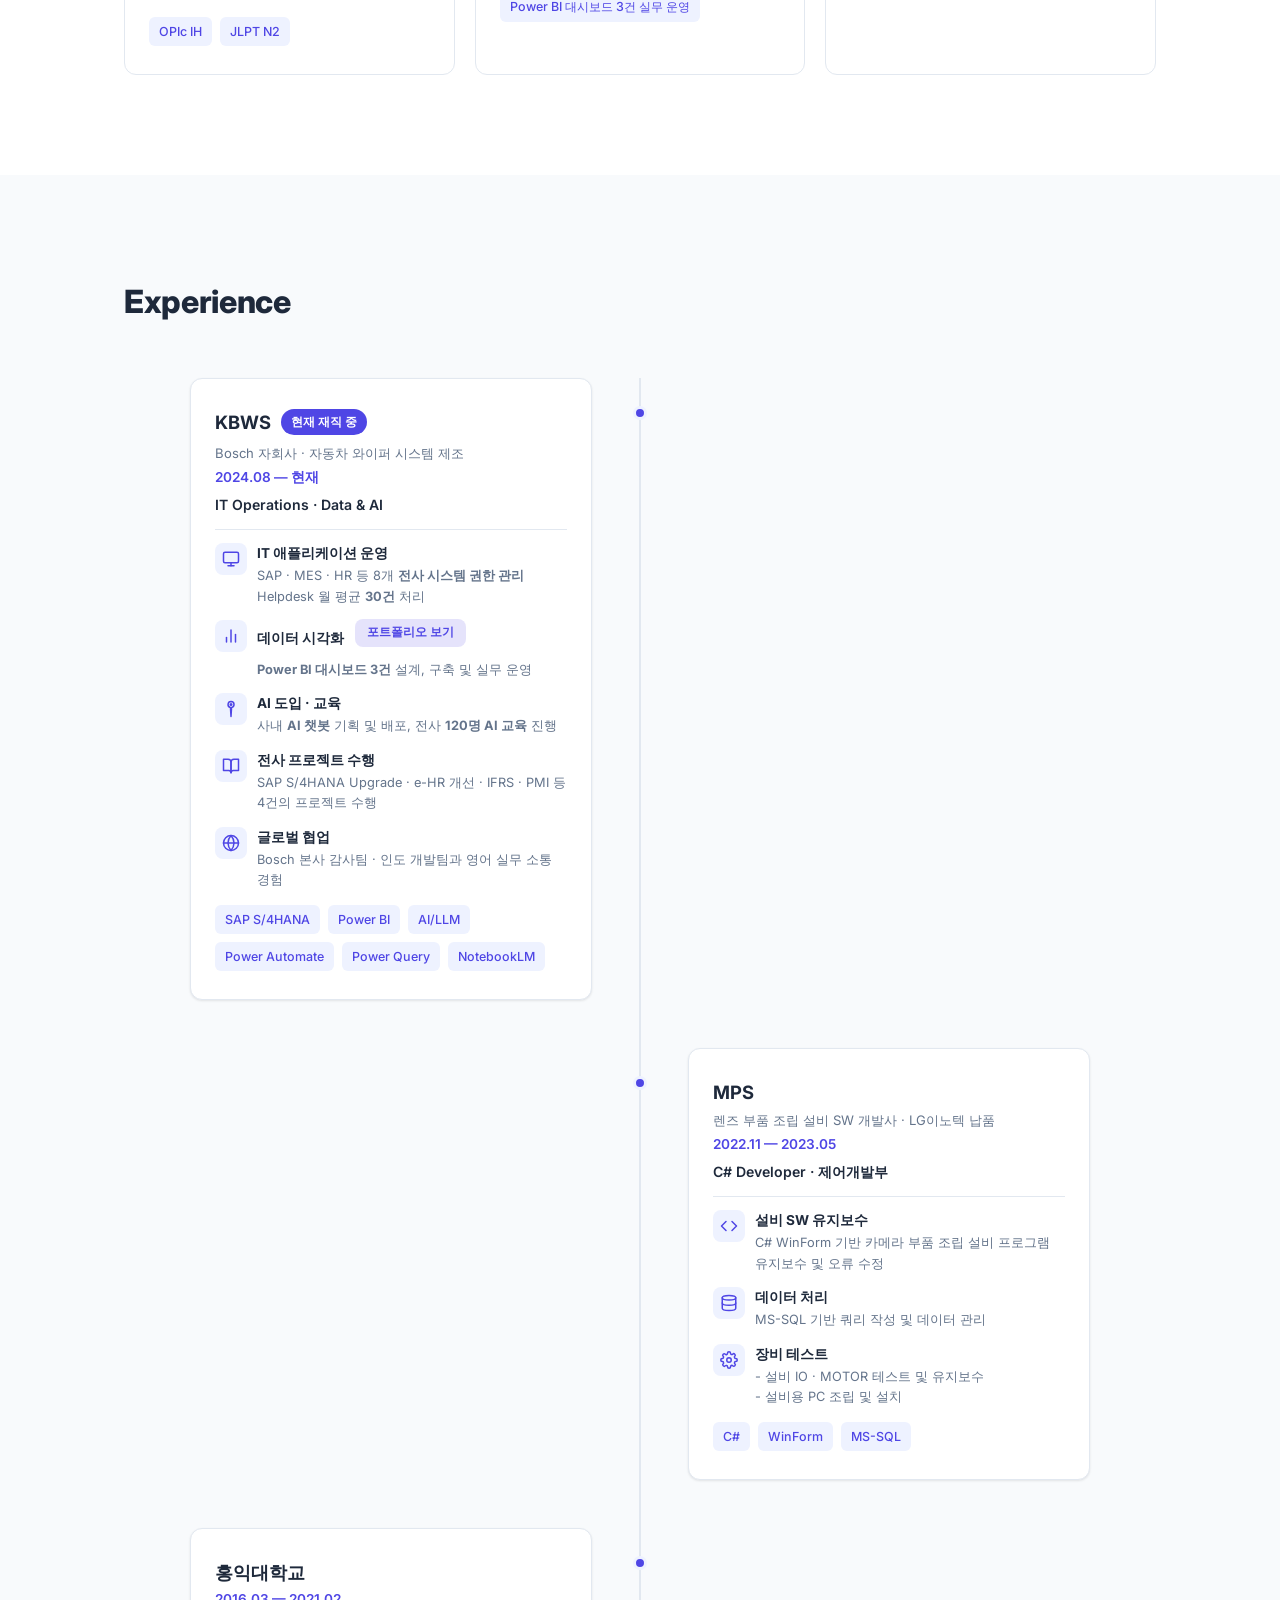
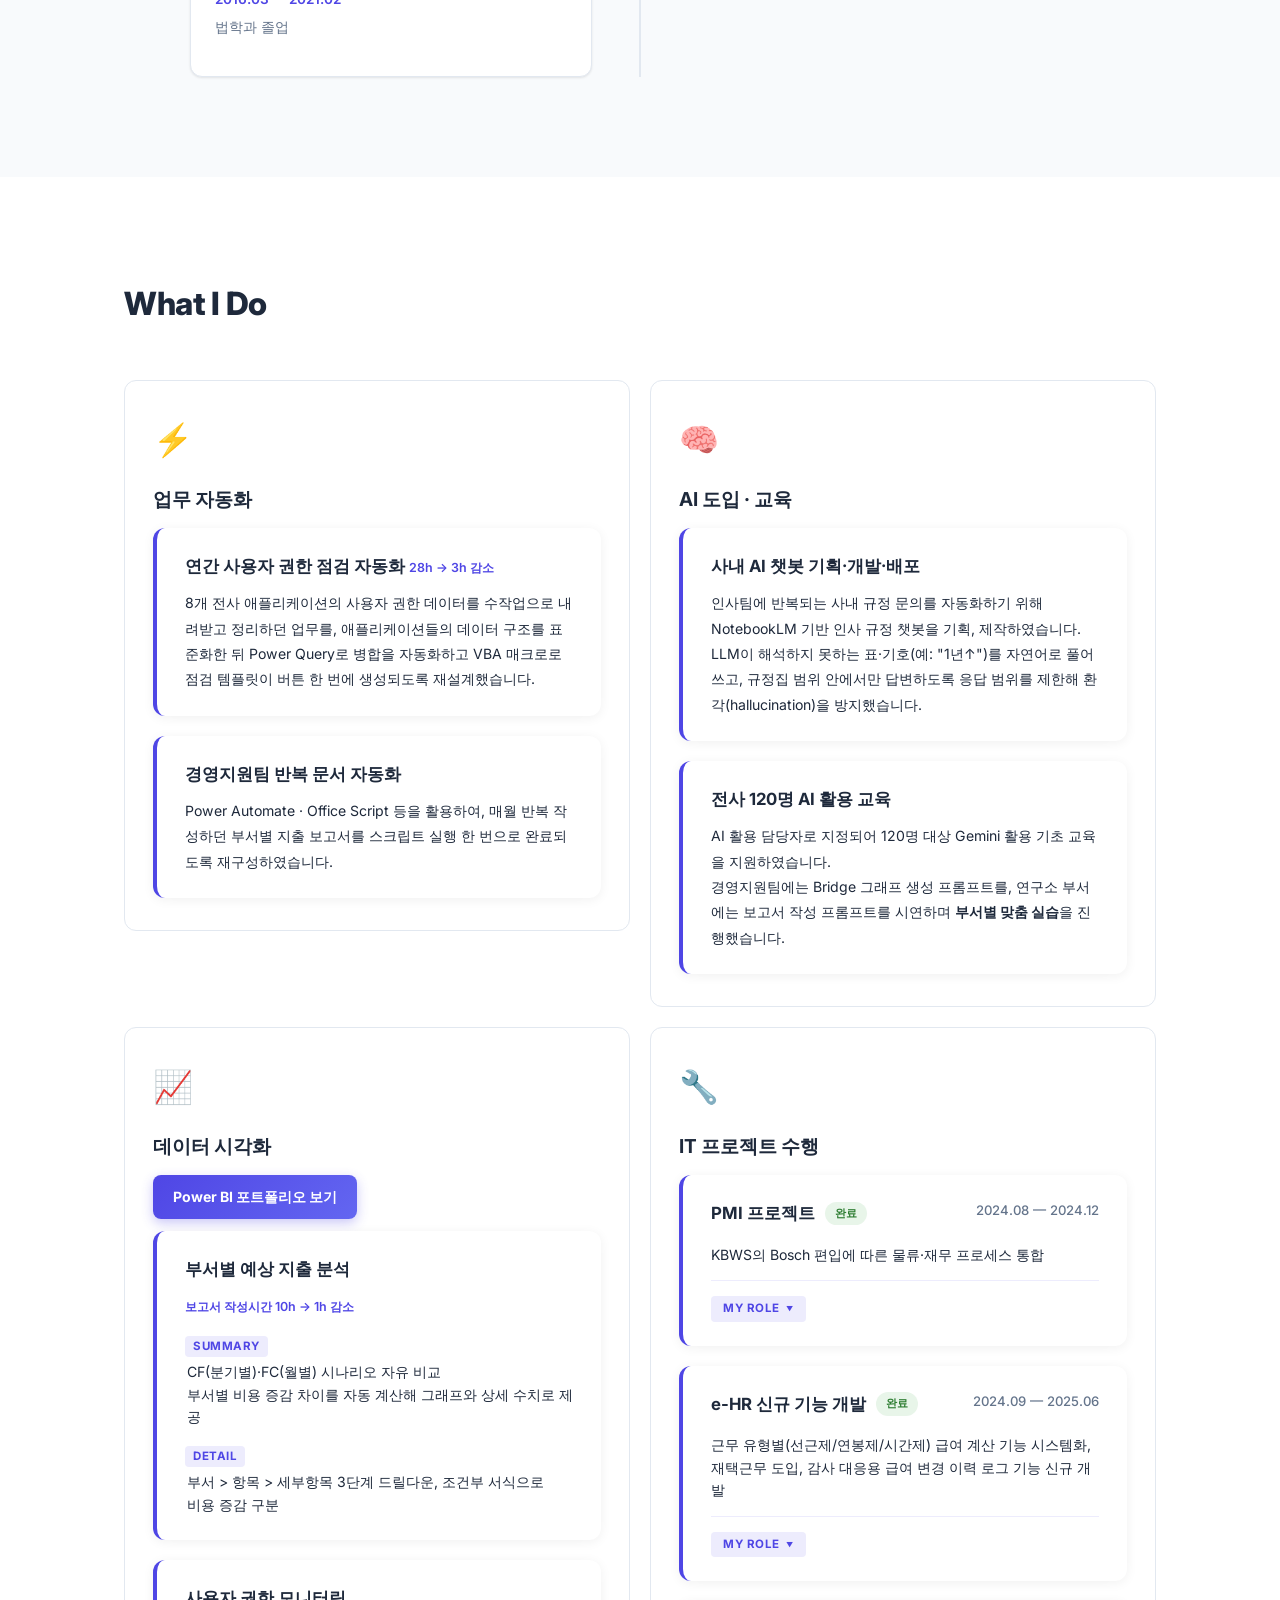
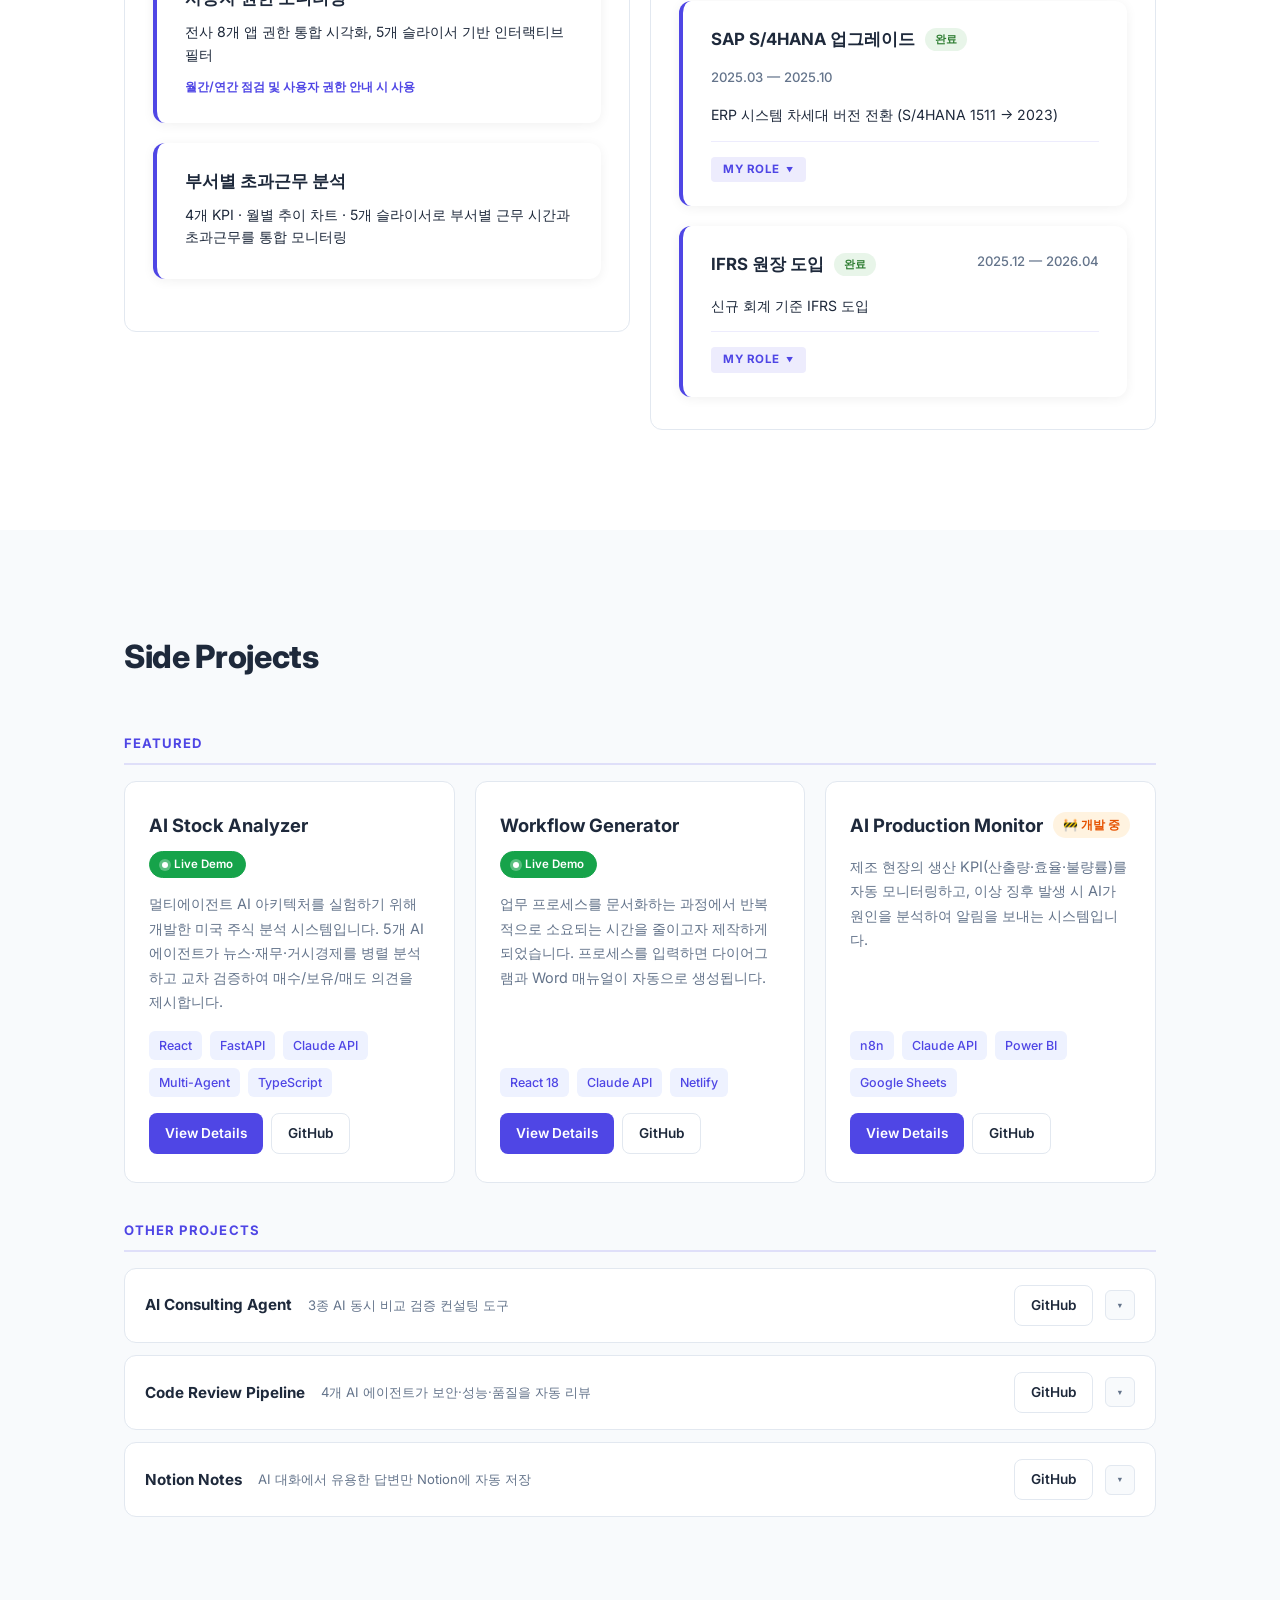
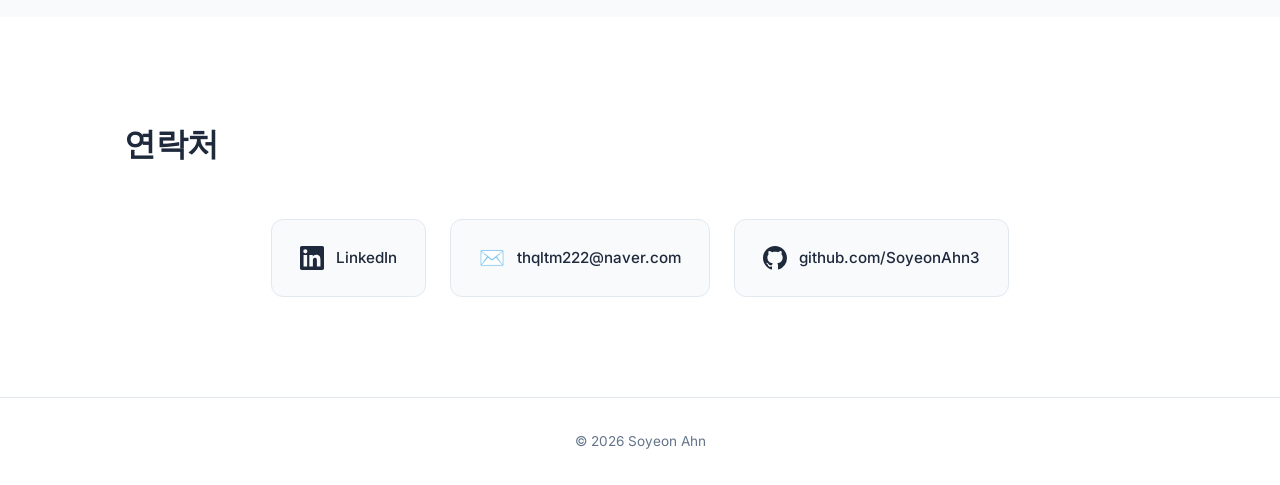
==== commit 63daefc6: "Restructure projects page: add Kickoff Harness as Featured, add Stock Analyzer demo video - Add AI P" ====
--- a/portfolio/index.html
+++ b/portfolio/index.html
@@ -394,8 +394,8 @@
       <div class="projects-grid">
         <div class="project-card fade-in">
           <div class="project-header">
-            <h3>AI Stock Analyzer</h3>
-            <span class="badge badge-full">Full-Stack</span>
+            <h3>AI Stock Analyzer&nbsp;&nbsp;&nbsp;&nbsp;&nbsp;&nbsp;</h3>
+            <a href="https://stock-analyzer-ai.netlify.app/" target="_blank" rel="noopener" class="btn-live-demo btn-live-demo-sm"><span class="btn-live-dot"></span>Live Demo</a>
           </div>
           <p class="project-motive">
             멀티에이전트 AI 아키텍처를 실험하기 위해 개발한 미국 주식 분석 시스템입니다.
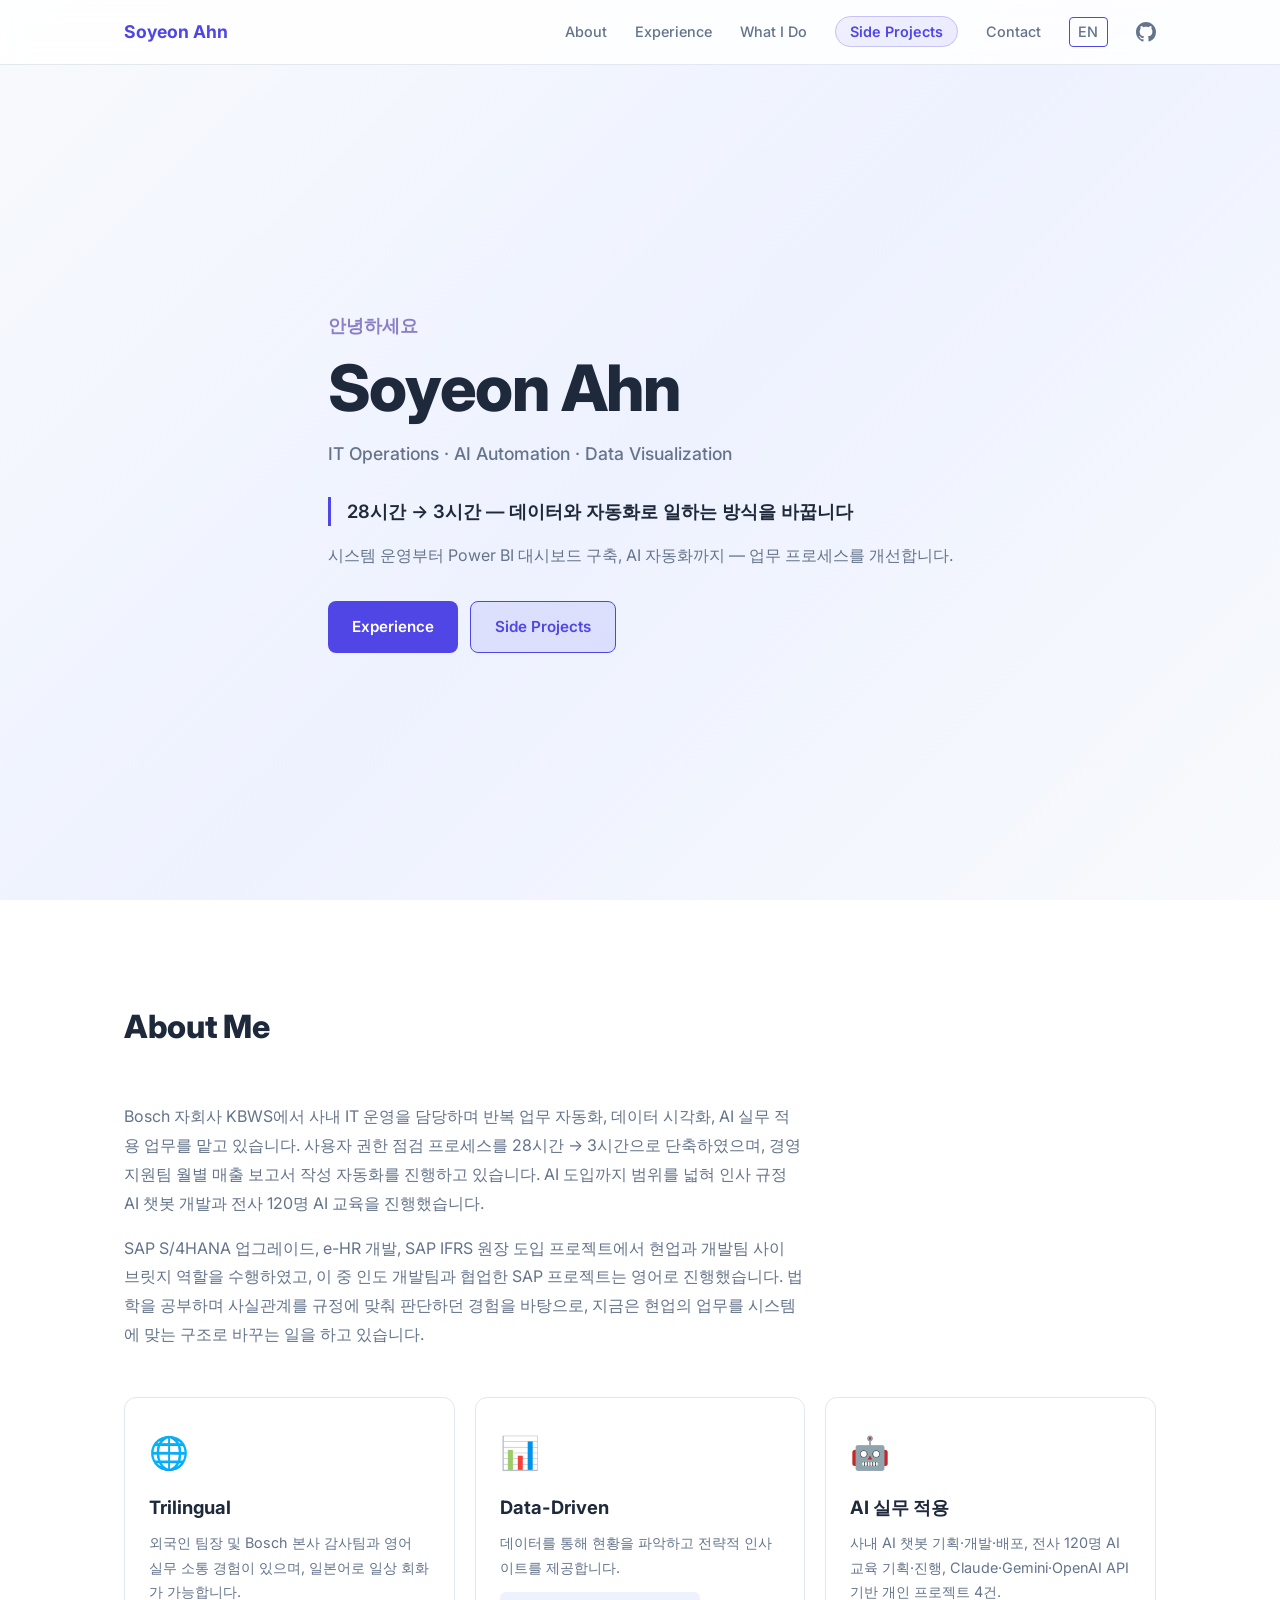
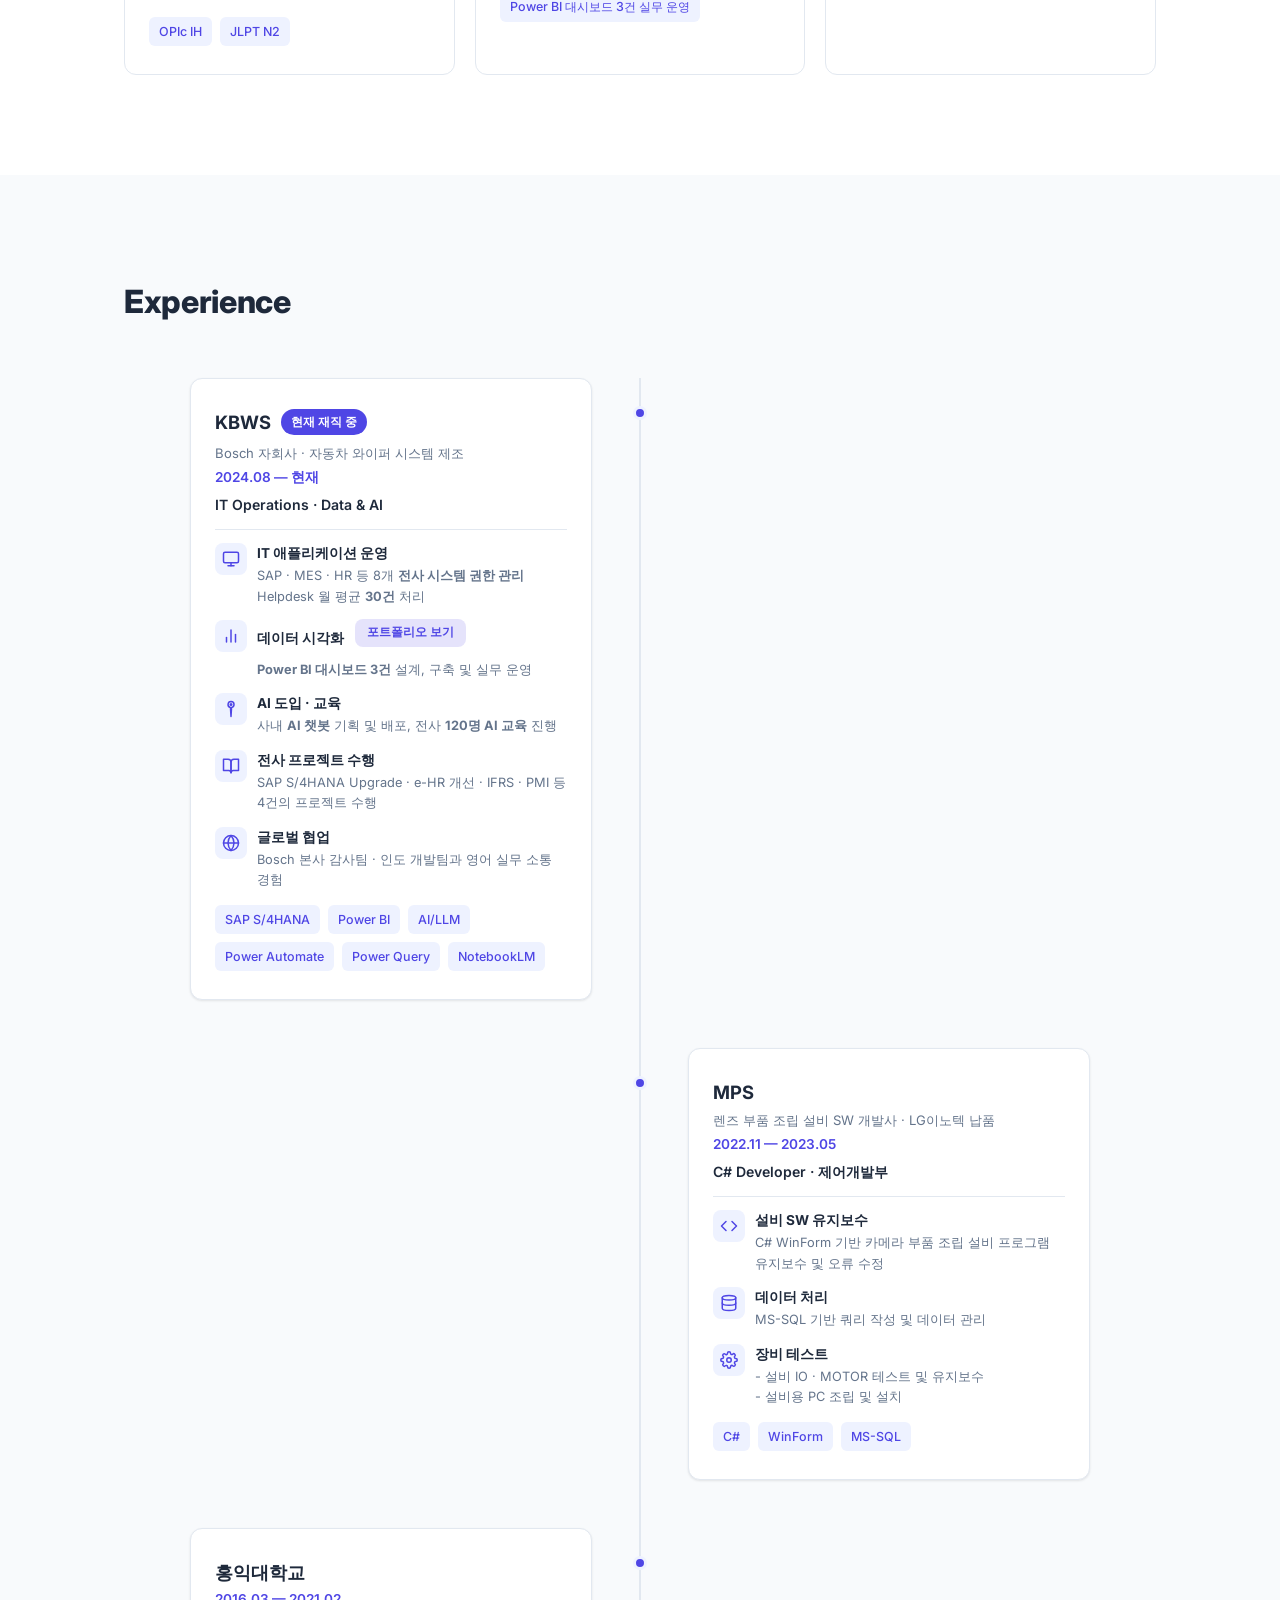
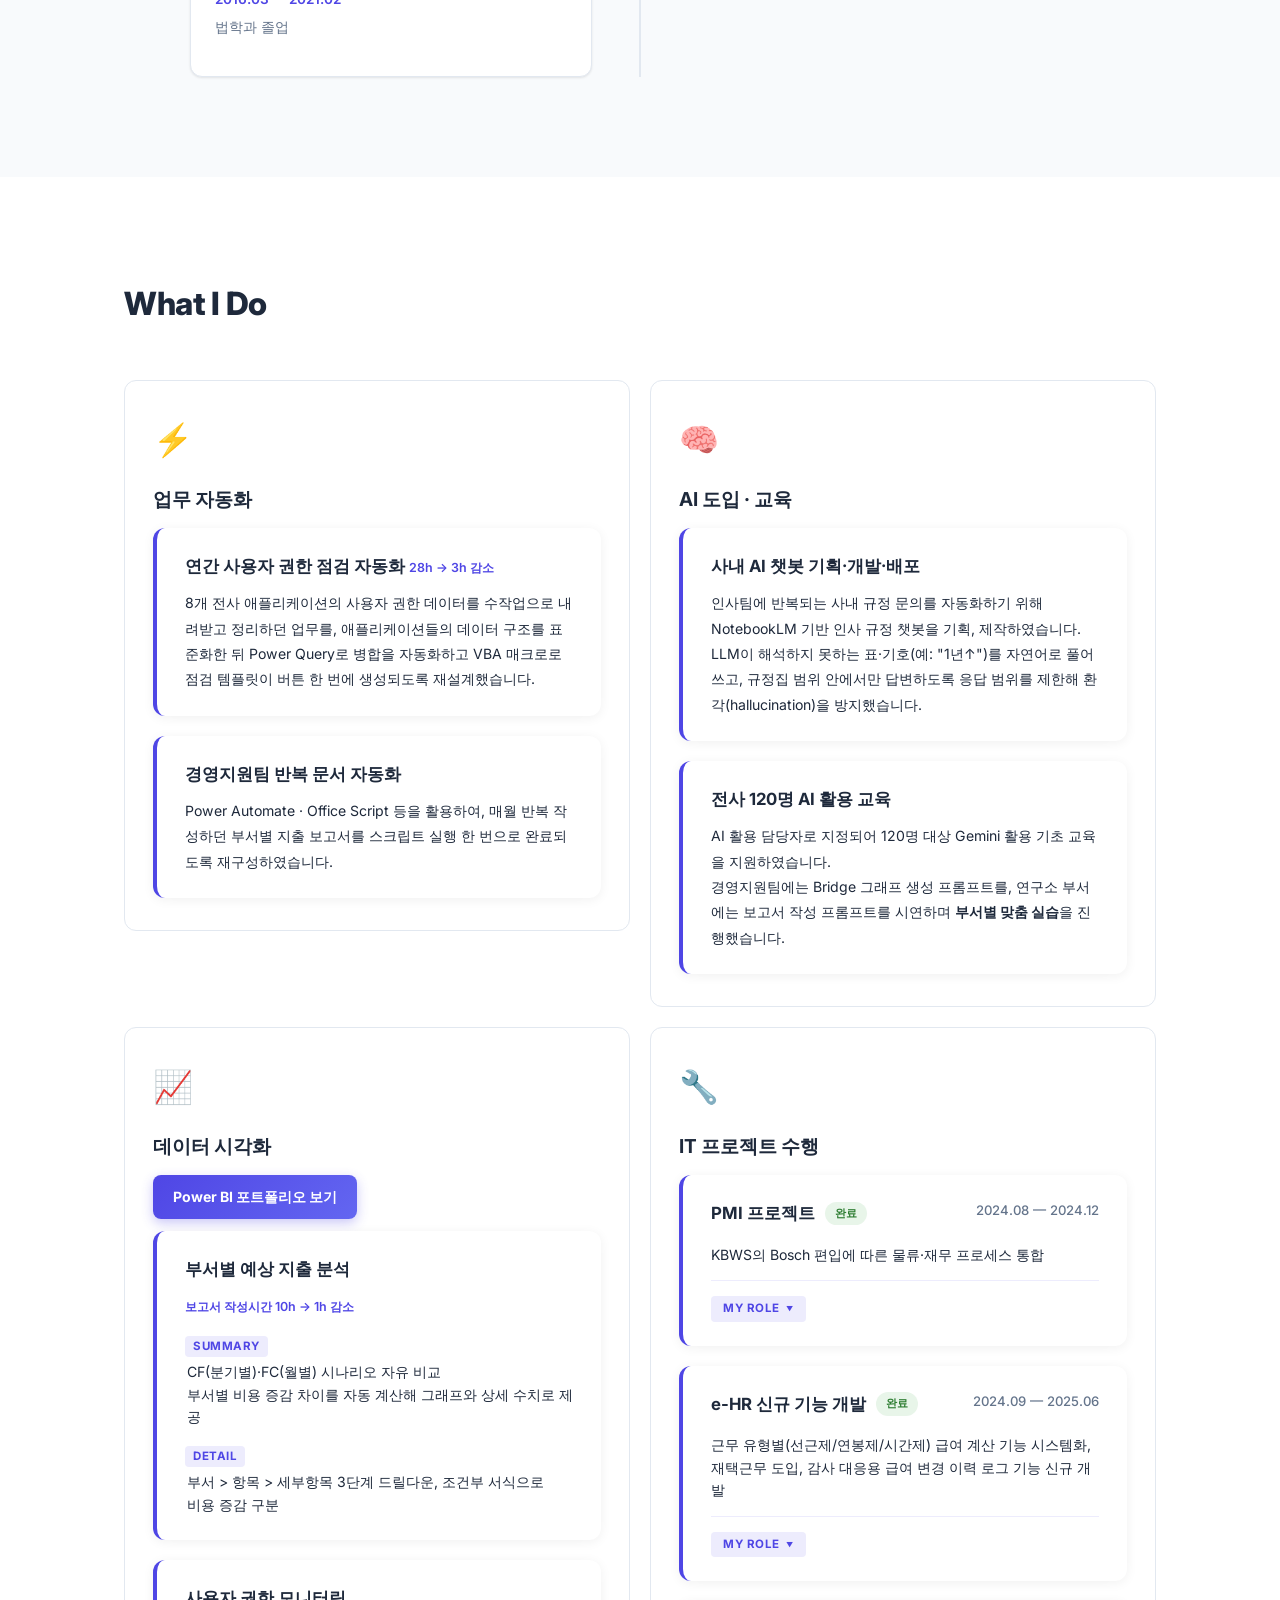
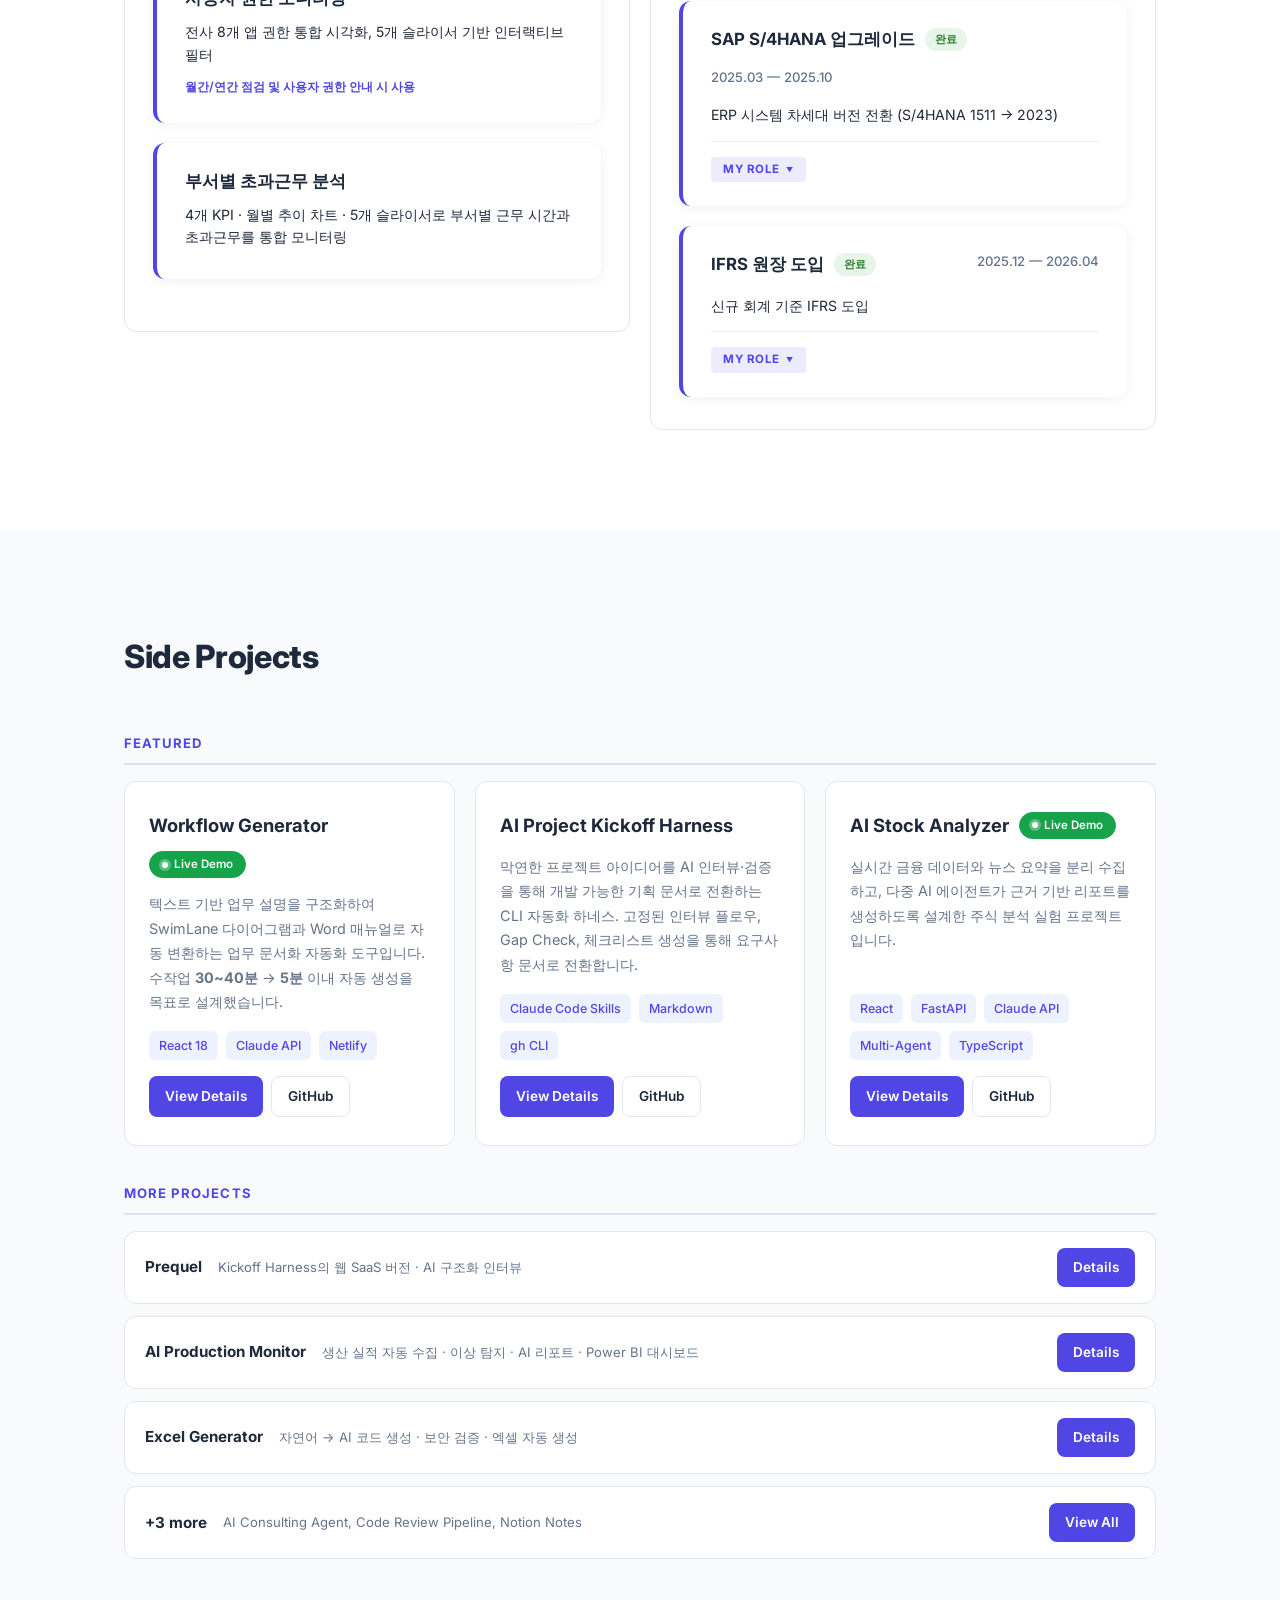
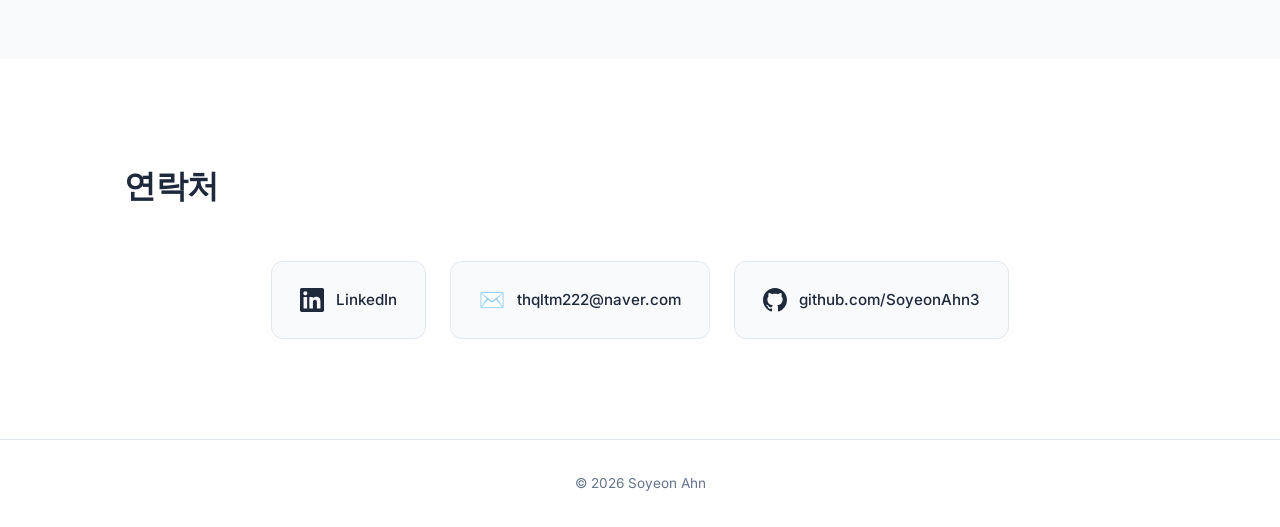
==== commit d148e1c7: "Redesign Side Projects: 3-tier layout, collapsible sections, sync EN - Reorganize projects into Feat" ====
--- a/portfolio/index.html
+++ b/portfolio/index.html
@@ -394,13 +394,50 @@
       <div class="projects-grid">
         <div class="project-card fade-in">
           <div class="project-header">
-            <h3>AI Stock Analyzer&nbsp;&nbsp;&nbsp;&nbsp;&nbsp;&nbsp;</h3>
+            <h3>Workflow Generator</h3>
+            <a href="https://processflow-generator.netlify.app" target="_blank" rel="noopener" class="btn-live-demo btn-live-demo-sm"><span class="btn-live-dot"></span>Live Demo</a>
+          </div>
+          <p class="project-motive">
+            텍스트 기반 업무 설명을 구조화하여 SwimLane 다이어그램과 Word 매뉴얼로
+            자동 변환하는 업무 문서화 자동화 도구입니다.
+            수작업 <strong>30~40분</strong> → <strong>5분</strong> 이내 자동 생성을 목표로 설계했습니다.
+          </p>
+          <div class="project-tags">
+            <span class="tag">React 18</span>
+            <span class="tag">Claude API</span>
+            <span class="tag">Netlify</span>
+          </div>
+          <div class="project-links">
+            <a href="projects.html#workflow-generator" class="btn btn-small btn-primary">View Details</a>
+            <a href="https://github.com/SoyeonAhn3/Workflow_Generator" target="_blank" rel="noopener" class="btn btn-small btn-outline">GitHub</a>
+          </div>
+        </div>
+        <div class="project-card fade-in">
+          <div class="project-header">
+            <h3>AI Project Kickoff Harness</h3>
+          </div>
+          <p class="project-motive">
+            막연한 프로젝트 아이디어를 AI 인터뷰·검증을 통해 개발 가능한 기획 문서로 전환하는 CLI 자동화 하네스.
+            고정된 인터뷰 플로우, Gap Check, 체크리스트 생성을 통해 요구사항 문서로 전환합니다.
+          </p>
+          <div class="project-tags">
+            <span class="tag">Claude Code Skills</span>
+            <span class="tag">Markdown</span>
+            <span class="tag">gh CLI</span>
+          </div>
+          <div class="project-links">
+            <a href="projects.html#kickoff-harness" class="btn btn-small btn-primary">View Details</a>
+            <a href="https://github.com/SoyeonAhn3/AI-Project-Kickoff-Harness" target="_blank" rel="noopener" class="btn btn-small btn-outline">GitHub</a>
+          </div>
+        </div>
+        <div class="project-card fade-in">
+          <div class="project-header">
+            <h3>AI Stock Analyzer</h3>
             <a href="https://stock-analyzer-ai.netlify.app/" target="_blank" rel="noopener" class="btn-live-demo btn-live-demo-sm"><span class="btn-live-dot"></span>Live Demo</a>
           </div>
           <p class="project-motive">
-            멀티에이전트 AI 아키텍처를 실험하기 위해 개발한 미국 주식 분석 시스템입니다.
-            5개 AI 에이전트가 뉴스·재무·거시경제를 병렬 분석하고 교차 검증하여
-            매수/보유/매도 의견을 제시합니다.
+            실시간 금융 데이터와 뉴스 요약을 분리 수집하고, 다중 AI 에이전트가
+            근거 기반 리포트를 생성하도록 설계한 주식 분석 실험 프로젝트입니다.
           </p>
           <div class="project-tags">
             <span class="tag">React</span>
@@ -414,109 +451,45 @@
             <a href="https://github.com/SoyeonAhn3/stock-analyzer" target="_blank" rel="noopener" class="btn btn-small btn-outline">GitHub</a>
           </div>
         </div>
-        <div class="project-card fade-in">
-          <div class="project-header">
-            <h3>Workflow Generator</h3>
-            <a href="https://processflow-generator.netlify.app" target="_blank" rel="noopener" class="btn-live-demo btn-live-demo-sm"><span class="btn-live-dot"></span>Live Demo</a>
-          </div>
-          <p class="project-motive">
-            업무 프로세스를 문서화하는 과정에서 반복적으로 소요되는 시간을 줄이고자
-            제작하게 되었습니다. 프로세스를 입력하면 다이어그램과 Word 매뉴얼이
-            자동으로 생성됩니다.
-          </p>
-          <div class="project-tags">
-            <span class="tag">React 18</span>
-            <span class="tag">Claude API</span>
-            <span class="tag">Netlify</span>
-          </div>
-          <div class="project-links">
-            <a href="projects.html#workflow-generator" class="btn btn-small btn-primary">View Details</a>
-            <a href="https://github.com/SoyeonAhn3/Workflow_Generator" target="_blank" rel="noopener" class="btn btn-small btn-outline">GitHub</a>
-          </div>
-        </div>
-        <div class="project-card fade-in">
-          <div class="project-header">
-            <h3>AI Production Monitor</h3>
-            <span class="badge badge-progress">🚧 개발 중</span>
-          </div>
-          <p class="project-motive">
-            제조 현장의 생산 KPI(산출량·효율·불량률)를 자동 모니터링하고,
-            이상 징후 발생 시 AI가 원인을 분석하여 알림을 보내는 시스템입니다.
-          </p>
-          <div class="project-tags">
-            <span class="tag">n8n</span>
-            <span class="tag">Claude API</span>
-            <span class="tag">Power BI</span>
-            <span class="tag">Google Sheets</span>
-          </div>
-          <div class="project-links">
-            <a href="projects.html#production-monitor" class="btn btn-small btn-primary">View Details</a>
-            <a href="https://github.com/SoyeonAhn3/ai_production_monitor" target="_blank" rel="noopener" class="btn btn-small btn-outline">GitHub</a>
-          </div>
-        </div>
       </div>
 
       <!-- OTHER PROJECTS -->
-      <div class="projects-subtitle other">Other Projects</div>
+      <div class="projects-subtitle other">More Projects</div>
       <div class="projects-compact-list">
         <div class="project-compact fade-in">
-          <div class="project-compact-info" onclick="this.parentElement.querySelector('.project-compact-detail').classList.toggle('open')">
-            <span class="project-compact-name">AI Consulting Agent</span>
-            <span class="project-compact-desc">3종 AI 동시 비교 검증 컨설팅 도구</span>
+          <div class="project-compact-info">
+            <span class="project-compact-name">Prequel</span>
+            <span class="project-compact-desc">Kickoff Harness의 웹 SaaS 버전 · AI 구조화 인터뷰</span>
           </div>
           <div class="project-compact-right">
-            <a href="https://github.com/SoyeonAhn3/AI_Consulting" target="_blank" rel="noopener" class="btn btn-small btn-outline" onclick="event.stopPropagation()">GitHub</a>
-            <button class="project-compact-toggle-btn" onclick="this.closest('.project-compact').querySelector('.project-compact-detail').classList.toggle('open'); this.classList.toggle('open')">
-              <span class="toggle-arrow">▼</span>
-            </button>
-          </div>
-          <div class="project-compact-detail">
-            <p>MS 자동화 방안 검토 시 여러 AI에 개별 문의하는 것이 비효율적이라 느끼고, 3종 AI를 동시에 활용하여 비교 검증할 수 있는 CLI 컨설팅 도구를 개발했습니다.</p>
-            <div class="project-compact-tags">
-              <span class="tag">Claude Code Skills</span>
-              <span class="tag">Multi-AI</span>
-              <span class="tag">CLI</span>
-            </div>
+            <a href="projects.html#current-builds" class="btn btn-small btn-primary" onclick="event.stopPropagation()">Details</a>
           </div>
         </div>
         <div class="project-compact fade-in">
-          <div class="project-compact-info" onclick="this.parentElement.querySelector('.project-compact-detail').classList.toggle('open')">
-            <span class="project-compact-name">Code Review Pipeline</span>
-            <span class="project-compact-desc">4개 AI 에이전트가 보안·성능·품질을 자동 리뷰</span>
+          <div class="project-compact-info">
+            <span class="project-compact-name">AI Production Monitor</span>
+            <span class="project-compact-desc">생산 실적 자동 수집 · 이상 탐지 · AI 리포트 · Power BI 대시보드</span>
           </div>
           <div class="project-compact-right">
-            <a href="https://github.com/SoyeonAhn3/code-review-pipeline" target="_blank" rel="noopener" class="btn btn-small btn-outline" onclick="event.stopPropagation()">GitHub</a>
-            <button class="project-compact-toggle-btn" onclick="this.closest('.project-compact').querySelector('.project-compact-detail').classList.toggle('open'); this.classList.toggle('open')">
-              <span class="toggle-arrow">▼</span>
-            </button>
-          </div>
-          <div class="project-compact-detail">
-            <p>AI 자동화 개발 중 코드 품질에서 놓치는 부분이 반복 발생하여, 보안·성능·품질을 4개 AI 에이전트가 순차적으로 리뷰하고 교차 반론까지 수행하는 멀티에이전트 시스템을 개발했습니다.</p>
-            <div class="project-compact-tags">
-              <span class="tag">Python</span>
-              <span class="tag">Claude API</span>
-              <span class="tag">Multi-Agent</span>
-            </div>
+            <a href="projects.html#current-builds" class="btn btn-small btn-primary" onclick="event.stopPropagation()">Details</a>
           </div>
         </div>
         <div class="project-compact fade-in">
-          <div class="project-compact-info" onclick="this.parentElement.querySelector('.project-compact-detail').classList.toggle('open')">
-            <span class="project-compact-name">Notion Notes</span>
-            <span class="project-compact-desc">AI 대화에서 유용한 답변만 Notion에 자동 저장</span>
+          <div class="project-compact-info">
+            <span class="project-compact-name">Excel Generator</span>
+            <span class="project-compact-desc">자연어 → AI 코드 생성 · 보안 검증 · 엑셀 자동 생성</span>
           </div>
           <div class="project-compact-right">
-            <a href="https://github.com/SoyeonAhn3/Notion_Notes" target="_blank" rel="noopener" class="btn btn-small btn-outline" onclick="event.stopPropagation()">GitHub</a>
-            <button class="project-compact-toggle-btn" onclick="this.closest('.project-compact').querySelector('.project-compact-detail').classList.toggle('open'); this.classList.toggle('open')">
-              <span class="toggle-arrow">▼</span>
-            </button>
-          </div>
-          <div class="project-compact-detail">
-            <p>학습한 내용을 AI와의 대화를 통해 정리하고, 유용한 답변만 골라 Notion에 바로 저장하는 흐름을 구현했습니다.</p>
-            <div class="project-compact-tags">
-              <span class="tag">FastAPI</span>
-              <span class="tag">Gemini</span>
-              <span class="tag">Notion API</span>
-            </div>
+            <a href="projects.html#excel-generator" class="btn btn-small btn-primary" onclick="event.stopPropagation()">Details</a>
+          </div>
+        </div>
+        <div class="project-compact fade-in">
+          <div class="project-compact-info">
+            <span class="project-compact-name">+3 more</span>
+            <span class="project-compact-desc">AI Consulting Agent, Code Review Pipeline, Notion Notes</span>
+          </div>
+          <div class="project-compact-right">
+            <a href="projects.html#additional-projects" class="btn btn-small btn-primary" onclick="event.stopPropagation()">View All</a>
           </div>
         </div>
       </div>
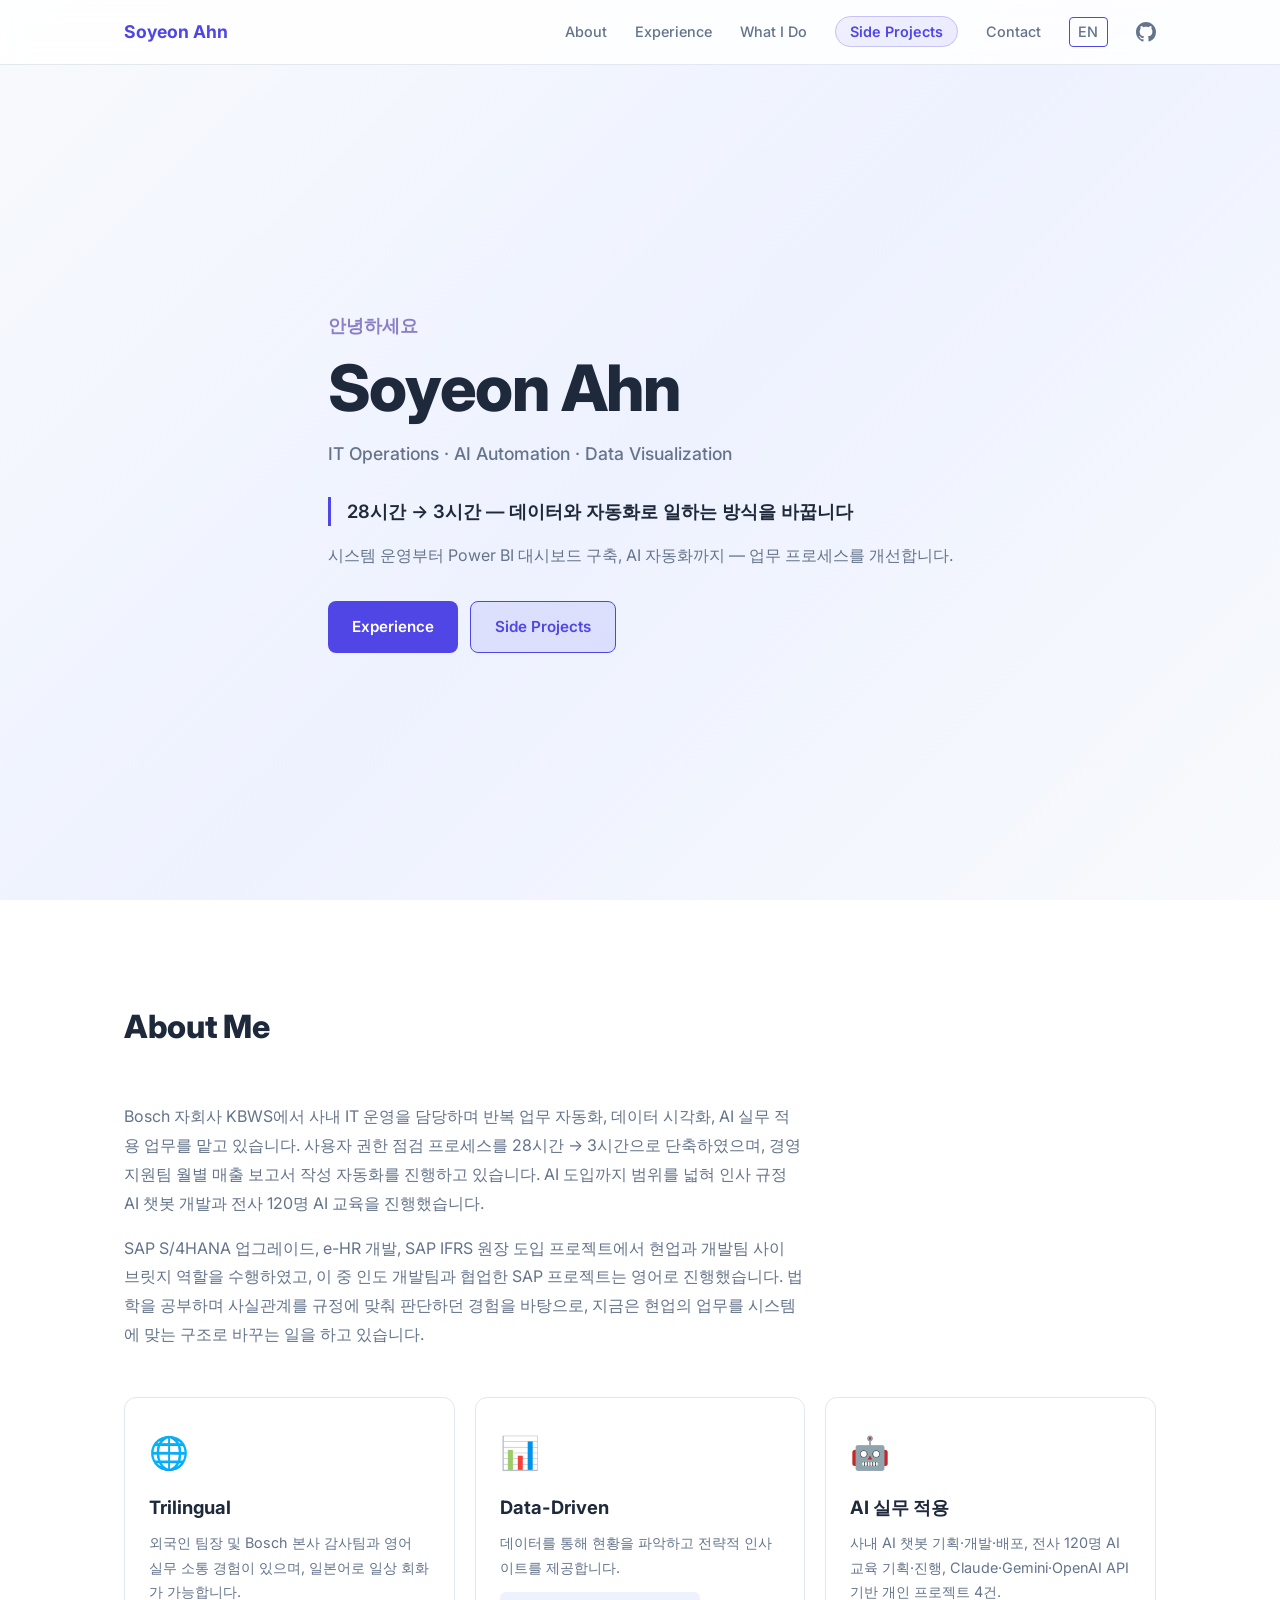
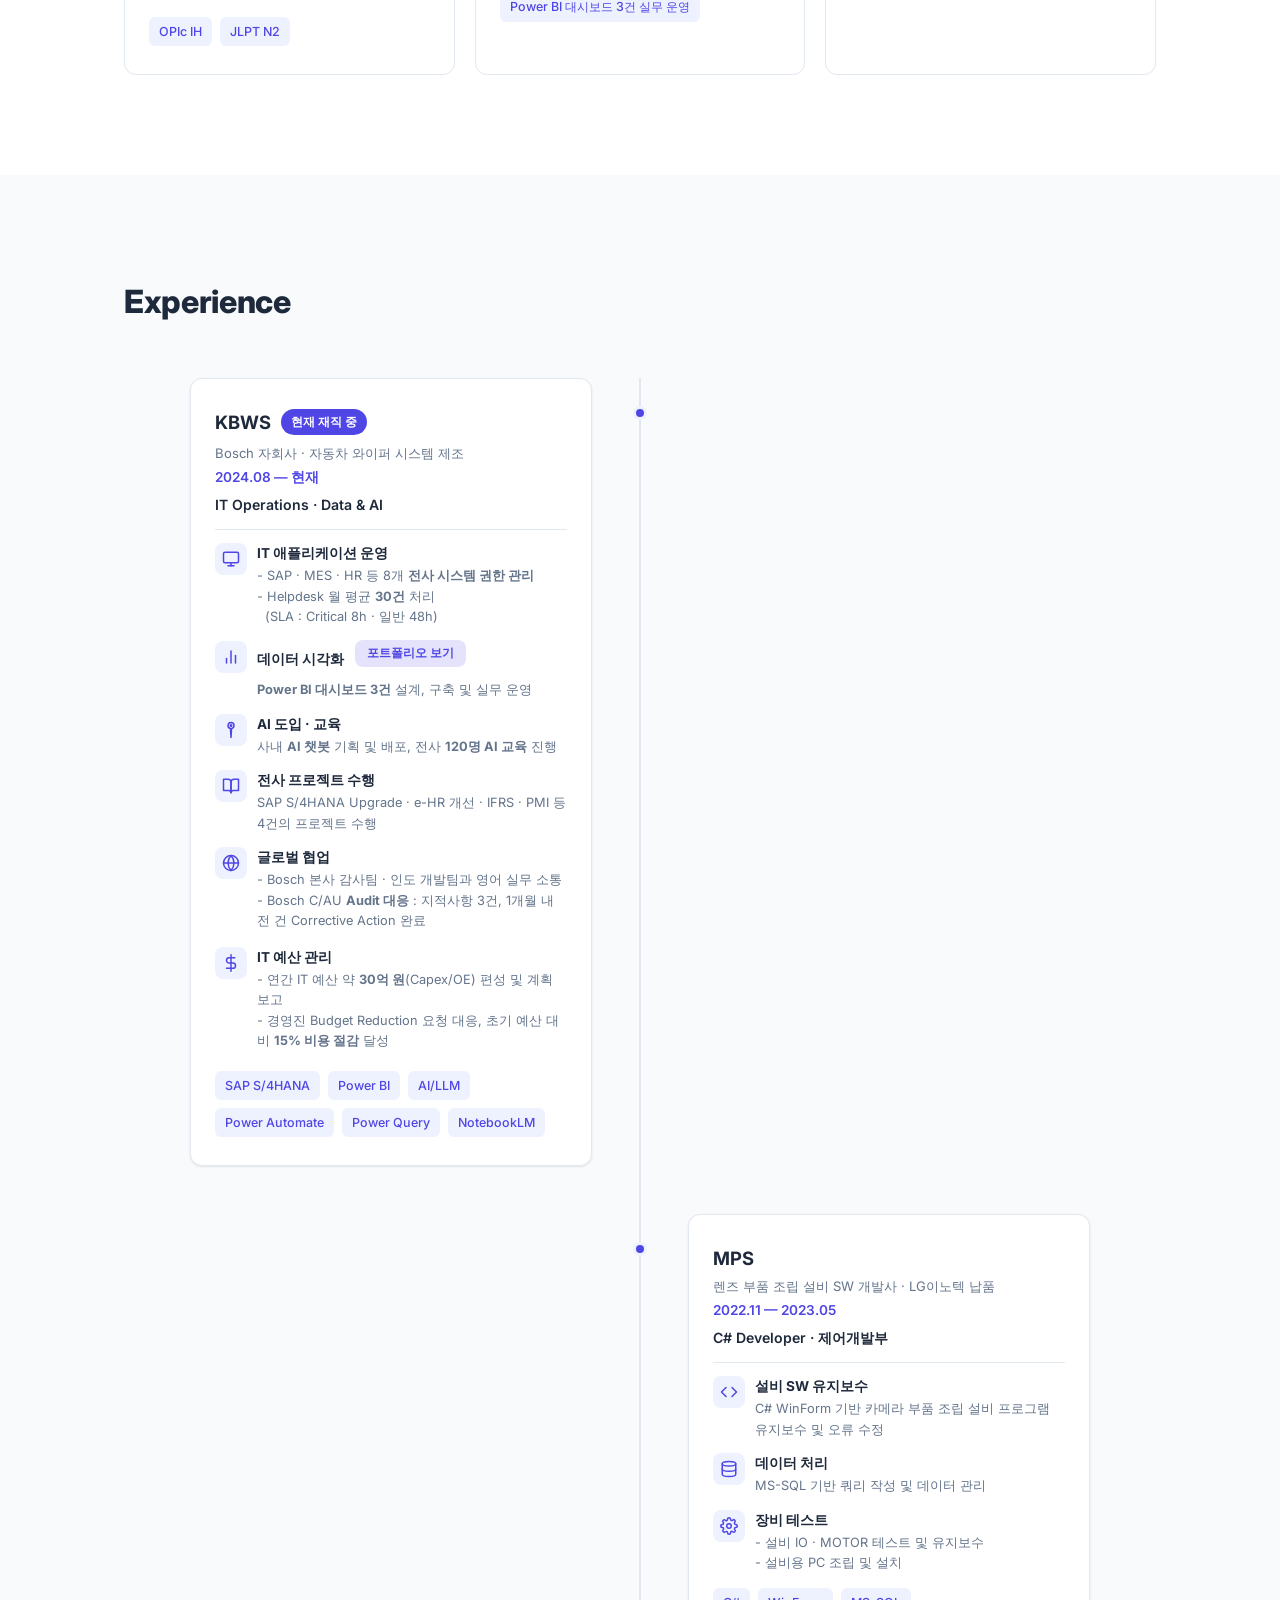
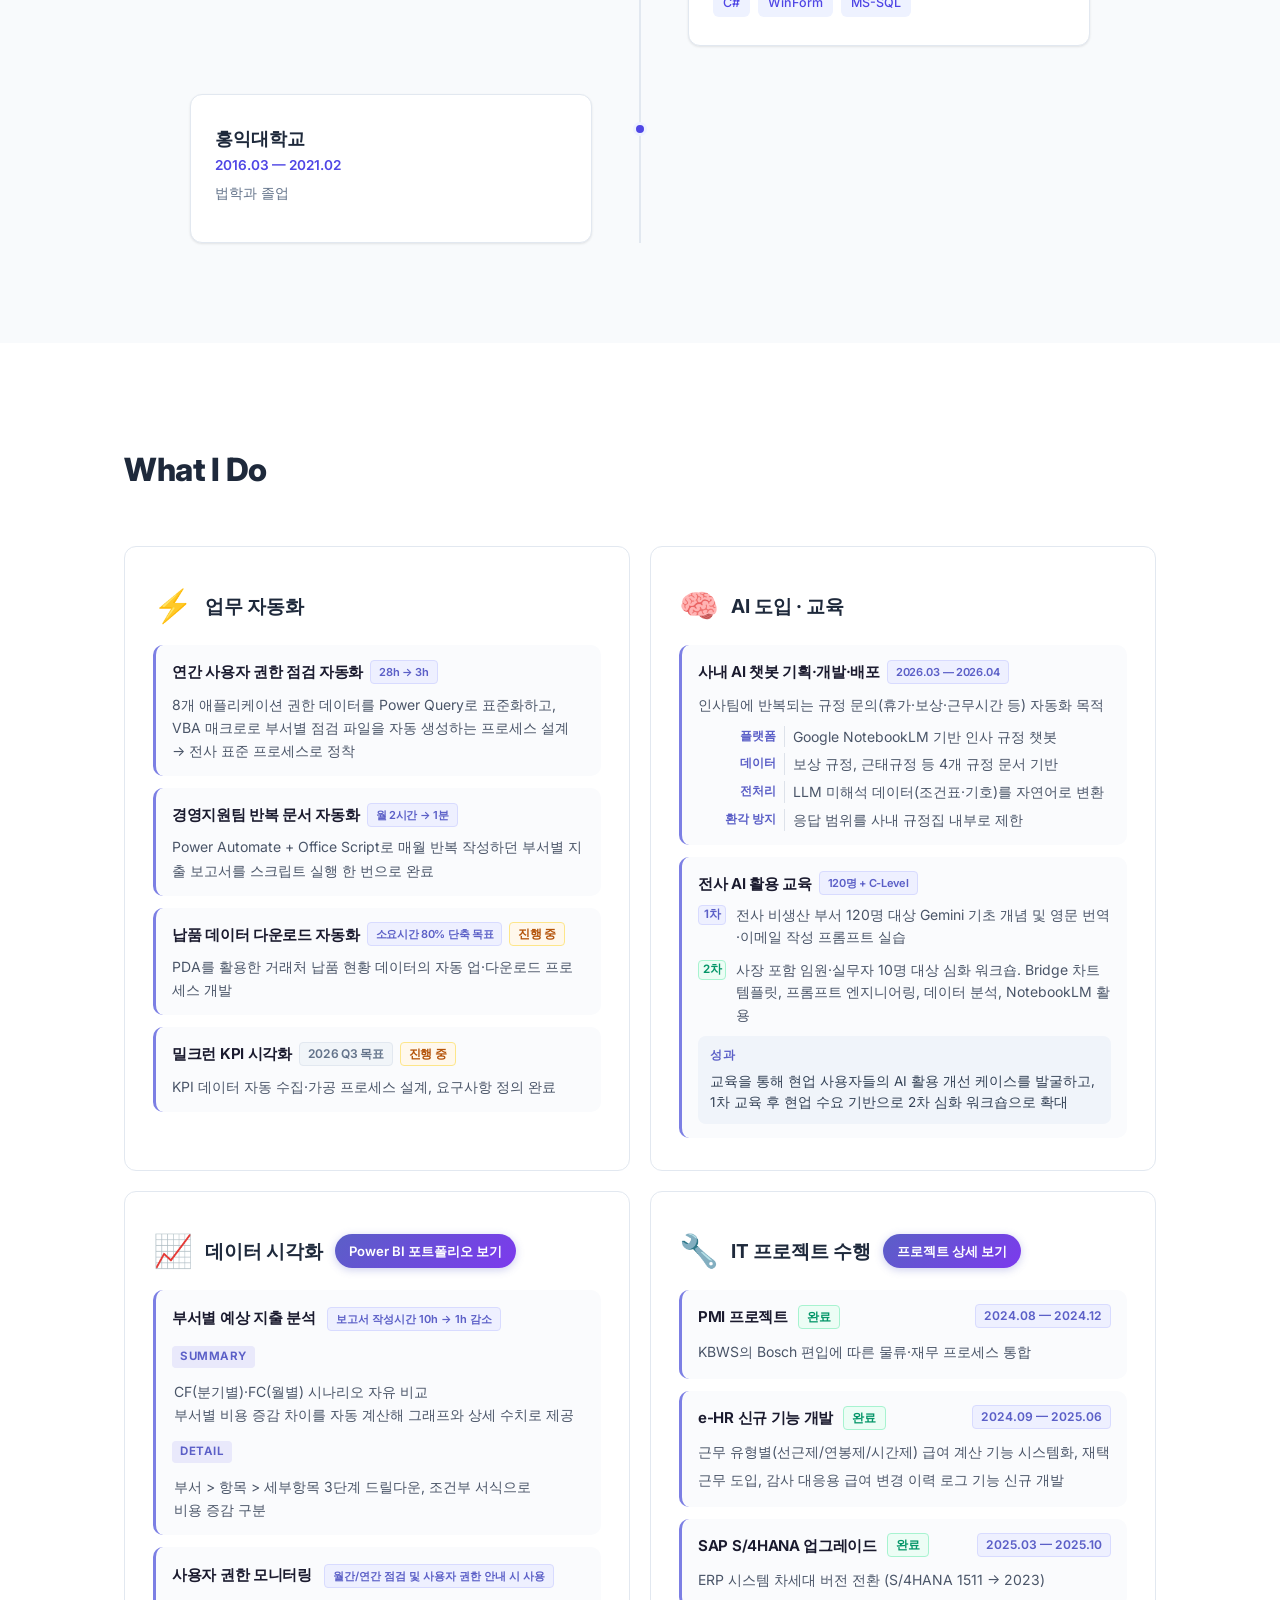
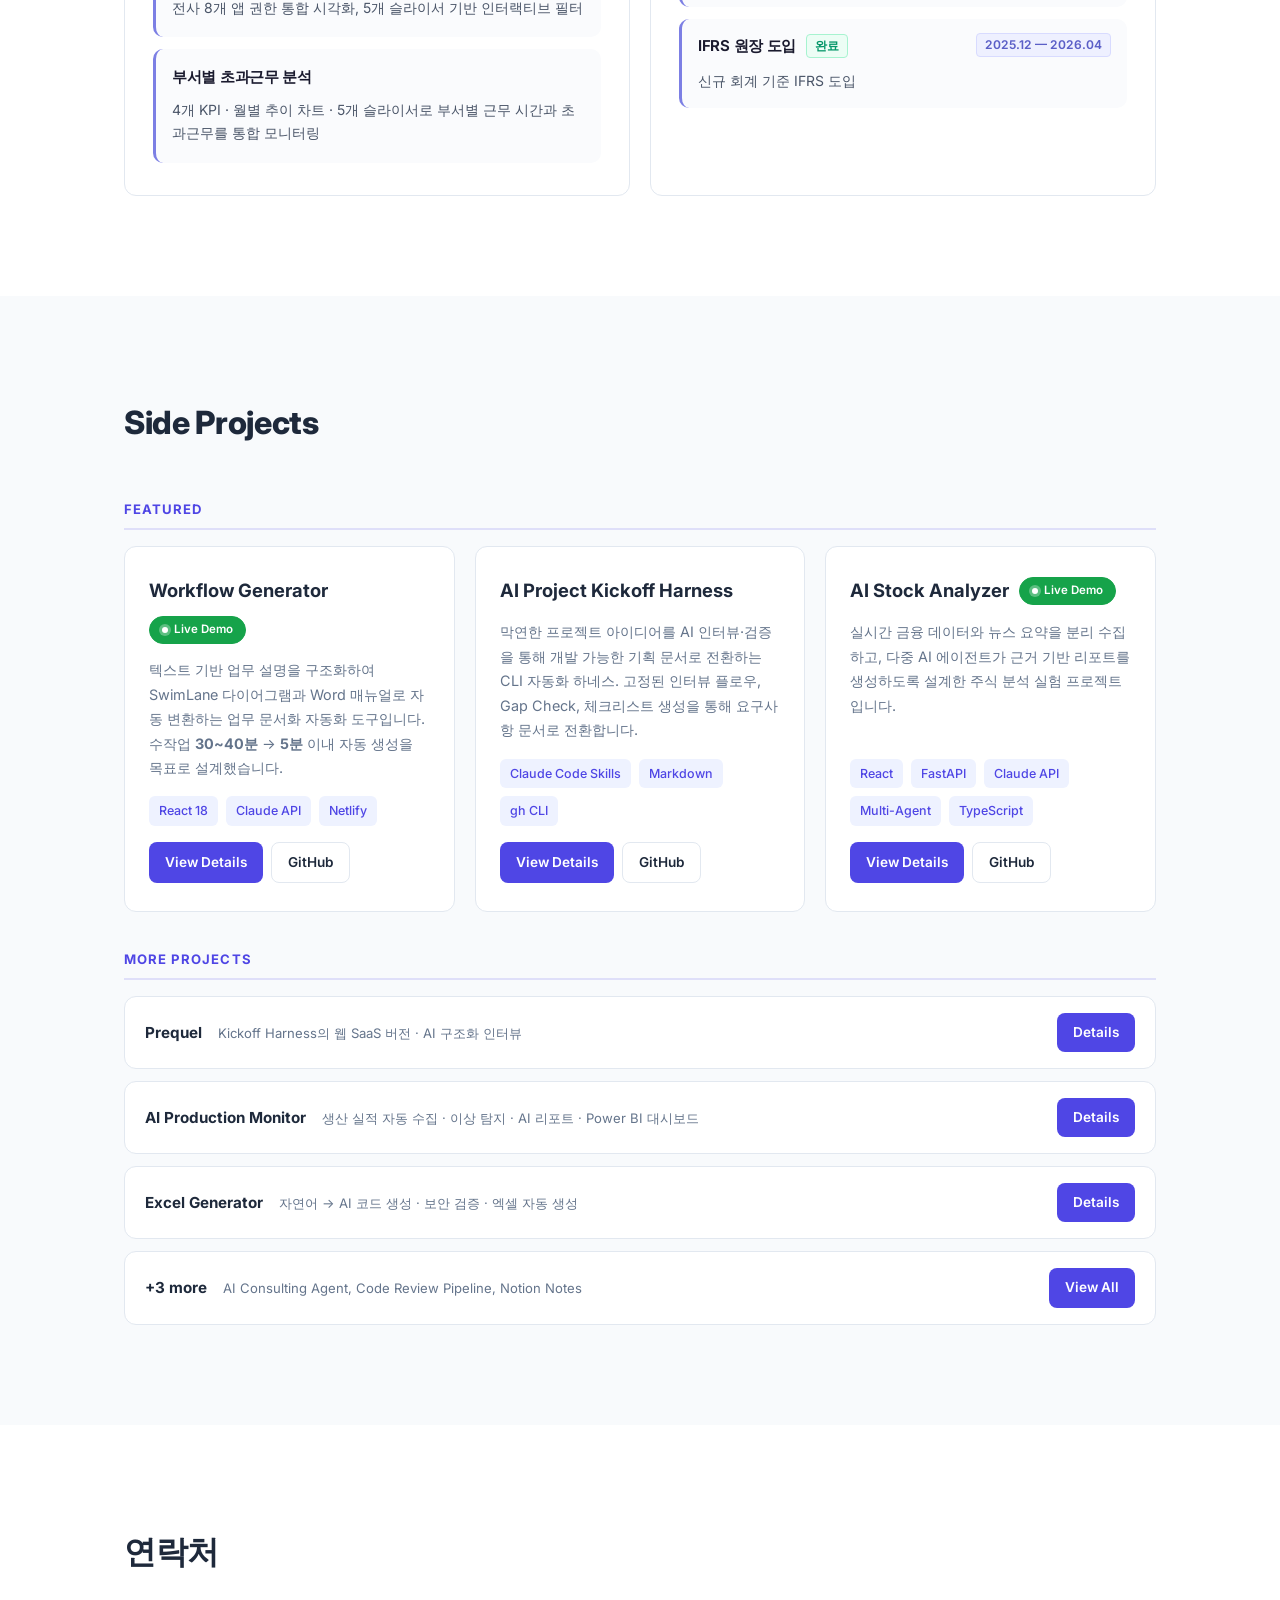
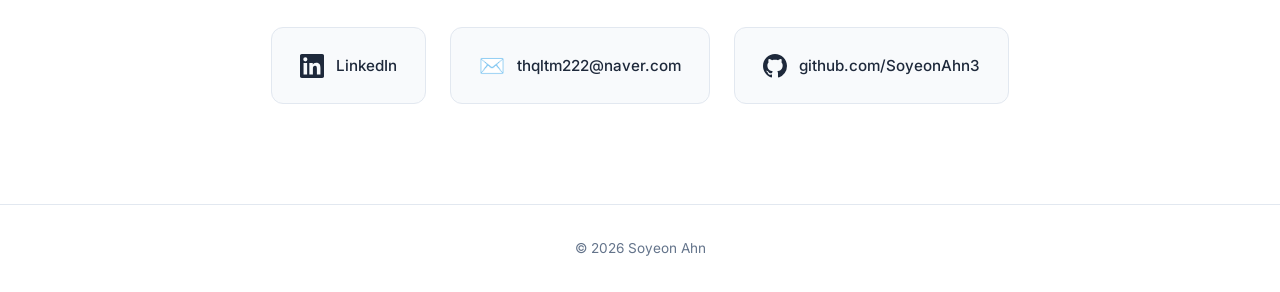
==== commit 63207814: "Redesign What I Do cards, add DX modal (EN), update Experience section - Redesign all 4 What I Do ca" ====
--- a/portfolio/index.html
+++ b/portfolio/index.html
@@ -123,7 +123,7 @@
                 </div>
                 <div class="exp-resp-content">
                   <div class="exp-resp-label">IT 애플리케이션 운영</div>
-                  <div class="exp-resp-desc">SAP · MES · HR 등 8개 <strong>전사 시스템 권한 관리</strong><br>Helpdesk 월 평균 <strong>30건</strong> 처리</div>
+                  <div class="exp-resp-desc">- SAP · MES · HR 등 8개 <strong>전사 시스템 권한 관리</strong><br>- Helpdesk 월 평균 <strong>30건</strong> 처리<br>&nbsp;&nbsp;(SLA : Critical 8h · 일반 48h)</div>
                 </div>
               </div>
               <div class="exp-resp-item">
@@ -159,11 +159,20 @@
                 </div>
                 <div class="exp-resp-content">
                   <div class="exp-resp-label">글로벌 협업</div>
-                  <div class="exp-resp-desc">Bosch 본사 감사팀 · 인도 개발팀과 영어 실무 소통 경험</div>
-                </div>
-              </div>
-            </div>
-            <div class="timeline-tags">
+                  <div class="exp-resp-desc">- Bosch 본사 감사팀 · 인도 개발팀과 영어 실무 소통<br>- Bosch C/AU <strong>Audit 대응</strong> : 지적사항 3건, 1개월 내 전 건 Corrective Action 완료</div>
+                </div>
+              </div>
+            </div>
+              <div class="exp-resp-item">
+                <div class="exp-resp-icon">
+                  <svg width="18" height="18" viewBox="0 0 24 24" fill="none" stroke="currentColor" stroke-width="2" stroke-linecap="round" stroke-linejoin="round"><line x1="12" y1="1" x2="12" y2="23"/><path d="M17 5H9.5a3.5 3.5 0 0 0 0 7h5a3.5 3.5 0 0 1 0 7H6"/></svg>
+                </div>
+                <div class="exp-resp-content">
+                  <div class="exp-resp-label">IT 예산 관리</div>
+                  <div class="exp-resp-desc">- 연간 IT 예산 약 <strong>30억 원</strong>(Capex/OE) 편성 및 계획 보고<br>- 경영진 Budget Reduction 요청 대응, 초기 예산 대비 <strong>15% 비용 절감</strong> 달성</div>
+                </div>
+              </div>
+            <div class="timeline-tags" style="margin-top:1.2rem">
               <span class="tag">SAP S/4HANA</span>
               <span class="tag">Power BI</span>
               <span class="tag">AI/LLM</span>
@@ -226,51 +235,68 @@
       <h2 class="section-title">What I Do</h2>
       <div class="whatido-grid">
         <div class="whatido-card fade-in">
-          <div class="whatido-icon">⚡</div>
-          <h3>업무 자동화</h3>
+          <div class="dx-title-row">
+            <div class="whatido-icon" style="margin-bottom:0">⚡</div>
+            <h3 style="margin-bottom:0">업무 자동화</h3>
+          </div>
           <div class="ai-steps">
             <div class="ai-step">
-              <div class="ai-step-title">연간 사용자 권한 점검 자동화 <span class="whatido-dashboard-result">28h → 3h 감소</span></div>
-              <div class="ai-step-desc">
-                8개 전사 애플리케이션의 사용자 권한 데이터를 수작업으로
-                내려받고 정리하던 업무를, 애플리케이션들의 데이터 구조를
-                표준화한 뒤 Power Query로 병합을 자동화하고 VBA 매크로로
-                점검 템플릿이 버튼 한 번에 생성되도록 재설계했습니다.
-              </div>
+              <div class="ai-step-title">연간 사용자 권한 점검 자동화 <span class="whatido-dashboard-result">28h → 3h</span></div>
+              <div class="ai-step-desc">8개 애플리케이션 권한 데이터를 Power Query로 표준화하고, VBA 매크로로 부서별 점검 파일을 자동 생성하는 프로세스 설계 → 전사 표준 프로세스로 정착</div>
             </div>
             <div class="ai-step">
-              <div class="ai-step-title">경영지원팀 반복 문서 자동화</div>
-              <div class="ai-step-desc">
-                Power Automate · Office Script 등을 활용하여, 매월 반복 작성하던 부서별 지출 보고서를 스크립트 실행 한 번으로 완료되도록 재구성하였습니다.
-              </div>
+              <div class="ai-step-title">경영지원팀 반복 문서 자동화 <span class="whatido-dashboard-result">월 2시간 → 1분</span></div>
+              <div class="ai-step-desc">Power Automate + Office Script로 매월 반복 작성하던 부서별 지출 보고서를 스크립트 실행 한 번으로 완료</div>
+            </div>
+            <div class="ai-step">
+              <div class="ai-step-title">납품 데이터 다운로드 자동화 <span class="whatido-dashboard-result">소요시간 80% 단축 목표</span> <span class="ai-badge-wip">진행 중</span></div>
+              <div class="ai-step-desc">PDA를 활용한 거래처 납품 현황 데이터의 자동 업·다운로드 프로세스 개발</div>
+            </div>
+            <div class="ai-step">
+              <div class="ai-step-title">밀크런 KPI 시각화 <span class="ai-badge-tag">2026 Q3 목표</span> <span class="ai-badge-wip">진행 중</span></div>
+              <div class="ai-step-desc">KPI 데이터 자동 수집·가공 프로세스 설계, 요구사항 정의 완료</div>
             </div>
           </div>
         </div>
         <div class="whatido-card fade-in">
-          <div class="whatido-icon">🧠</div>
-          <h3>AI 도입 · 교육</h3>
+          <div class="dx-title-row">
+            <div class="whatido-icon" style="margin-bottom:0">🧠</div>
+            <h3 style="margin-bottom:0">AI 도입 · 교육</h3>
+          </div>
           <div class="ai-steps">
             <div class="ai-step">
-              <div class="ai-step-title">사내 AI 챗봇 기획·개발·배포</div>
-              <div class="ai-step-desc">
-                인사팀에 반복되는 사내 규정 문의를 자동화하기 위해 NotebookLM 기반 인사 규정 챗봇을 기획, 제작하였습니다. <br> LLM이 해석하지 못하는
-                표·기호(예: "1년↑")를 자연어로 풀어 쓰고,
-                규정집 범위 안에서만 답변하도록 응답 범위를 제한해 환각(hallucination)을 방지했습니다.
+              <div class="ai-step-title">사내 AI 챗봇 기획·개발·배포 <span class="whatido-dashboard-result">2026.03 — 2026.04</span></div>
+              <div class="ai-step-desc" style="margin-bottom:10px">인사팀에 반복되는 규정 문의(휴가·보상·근무시간 등) 자동화 목적</div>
+              <div class="ai-kv-table">
+                <div class="ai-kv-row"><span class="ai-kv-key">플랫폼</span><span class="ai-kv-sep"></span><span class="ai-kv-val">Google NotebookLM 기반 인사 규정 챗봇</span></div>
+                <div class="ai-kv-row"><span class="ai-kv-key">데이터</span><span class="ai-kv-sep"></span><span class="ai-kv-val">보상 규정, 근태규정 등 4개 규정 문서 기반</span></div>
+                <div class="ai-kv-row"><span class="ai-kv-key">전처리</span><span class="ai-kv-sep"></span><span class="ai-kv-val">LLM 미해석 데이터(조건표·기호)를 자연어로 변환</span></div>
+                <div class="ai-kv-row"><span class="ai-kv-key">환각 방지</span><span class="ai-kv-sep"></span><span class="ai-kv-val">응답 범위를 사내 규정집 내부로 제한</span></div>
               </div>
             </div>
             <div class="ai-step">
-              <div class="ai-step-title">전사 120명 AI 활용 교육</div>
-              <div class="ai-step-desc">
-                AI 활용 담당자로 지정되어 120명 대상 Gemini 활용 기초 교육을 지원하였습니다. <br> 경영지원팀에는 Bridge 그래프 생성 프롬프트를, 연구소 부서에는 보고서 작성 프롬프트를 시연하며
-                <strong>부서별 맞춤 실습</strong>을 진행했습니다.
+              <div class="ai-step-title">전사 AI 활용 교육 <span class="whatido-dashboard-result">120명 + C-Level</span></div>
+              <div class="ai-edu-row">
+                <span class="ai-edu-badge ai-edu-badge-1">1차</span>
+                <span class="ai-edu-text">전사 비생산 부서 120명 대상 Gemini 기초 개념 및 영문 번역·이메일 작성 프롬프트 실습</span>
+              </div>
+              <div class="ai-edu-row">
+                <span class="ai-edu-badge ai-edu-badge-2">2차</span>
+                <span class="ai-edu-text">사장 포함 임원·실무자 10명 대상 심화 워크숍. Bridge 차트 템플릿, 프롬프트 엔지니어링, 데이터 분석, NotebookLM 활용</span>
+              </div>
+              <div class="ai-result-box">
+                <div class="ai-result-label">성과</div>
+                <div class="ai-result-text">교육을 통해 현업 사용자들의 AI 활용 개선 케이스를 발굴하고, 1차 교육 후 현업 수요 기반으로 2차 심화 워크숍으로 확대</div>
               </div>
             </div>
           </div>
         </div>
         <div class="whatido-card fade-in">
-          <div class="whatido-icon">📈</div>
-          <h3>데이터 시각화</h3>
-          <a href="PowerBI_Portfolio_Ahn_Soyeon.pdf" target="_blank" rel="noopener" class="btn btn-small btn-powerbi">Power BI 포트폴리오 보기</a>
+          <div class="dx-title-row">
+            <div class="whatido-icon" style="margin-bottom:0">📈</div>
+            <h3 style="margin-bottom:0">데이터 시각화</h3>
+            <a href="PowerBI_Portfolio_Ahn_Soyeon.pdf" target="_blank" rel="noopener" class="btn btn-small btn-whatido" style="margin-bottom:0">Power BI 포트폴리오 보기</a>
+          </div>
           <div class="whatido-dashboard-list">
             <div class="whatido-dashboard-item">
               <div class="whatido-dashboard-name">부서별 예상 지출 분석</div>
@@ -286,8 +312,8 @@
             </div>
             <div class="whatido-dashboard-item">
               <div class="whatido-dashboard-name">사용자 권한 모니터링</div>
+              <span class="whatido-dashboard-result">월간/연간 점검 및 사용자 권한 안내 시 사용</span>
               <p>전사 8개 앱 권한 통합 시각화, 5개 슬라이서 기반 인터랙티브 필터</p>
-              <span class="whatido-dashboard-result">월간/연간 점검 및 사용자 권한 안내 시 사용</span>
             </div>
             <div class="whatido-dashboard-item">
               <div class="whatido-dashboard-name">부서별 초과근무 분석</div>
@@ -296,8 +322,11 @@
           </div>
         </div>
         <div class="whatido-card fade-in">
-          <div class="whatido-icon">🔧</div>
-          <h3>IT 프로젝트 수행</h3>
+          <div class="dx-title-row">
+            <div class="whatido-icon" style="margin-bottom:0">🔧</div>
+            <h3 style="margin-bottom:0">IT 프로젝트 수행</h3>
+            <a class="btn btn-small btn-whatido" style="margin-bottom:0;cursor:pointer" id="openDxModal">프로젝트 상세 보기</a>
+          </div>
           <div class="project-timeline-list">
             <div class="project-timeline-item">
               <div class="project-item-header">
@@ -310,13 +339,6 @@
               <div class="project-detail">
                 <span class="project-detail-value">KBWS의 Bosch 편입에 따른 물류·재무 프로세스 통합</span>
               </div>
-              <details class="project-role-section">
-                <summary class="project-detail-label">MY ROLE</summary>
-                <ul class="project-role-list">
-                  <li>각 과제 진행 상태 파악, 부서 담당자 인터뷰 및 외부 개발업체 일정 조율</li>
-                  <li>물류·재무 관련 6건 개발 과제 완수</li>
-                </ul>
-              </details>
             </div>
             <div class="project-timeline-item">
               <div class="project-item-header">
@@ -329,13 +351,6 @@
               <div class="project-detail">
                 <span class="project-detail-value">근무 유형별(선근제/연봉제/시간제) 급여 계산 기능 시스템화, 재택근무 도입, 감사 대응용 급여 변경 이력 로그 기능 신규 개발</span>
               </div>
-              <details class="project-role-section">
-                <summary class="project-detail-label">MY ROLE</summary>
-                <ul class="project-role-list">
-                  <li>인사팀-개발팀 요구사항 조율</li>
-                  <li>개발 일정 조정 및 <strong>프로젝트 문서화</strong> 수행</li>
-                </ul>
-              </details>
             </div>
             <div class="project-timeline-item">
               <div class="project-item-header">
@@ -348,15 +363,6 @@
               <div class="project-detail">
                 <span class="project-detail-value">ERP 시스템 차세대 버전 전환 (S/4HANA 1511 → 2023)</span>
               </div>
-              <details class="project-role-section">
-                <summary class="project-detail-label">MY ROLE</summary>
-                <ul class="project-role-list">
-                  <li><strong>업체 선정 평가 템플릿 신규 설계</strong><br>(이후 다른 프로젝트 표준으로 재사용)</li>
-                  <li>현업-인도 개발팀 간 요구사항을 <strong>영어로 20건 이상 조율</strong></li>
-                  <li>권한 수정·생성, CTS 이관 (개발 → 운영)</li>
-                  <li>사용자 테스트 일정 조정 및 IT 기능 테스트 수행</li>
-                </ul>
-              </details>
             </div>
             <div class="project-timeline-item">
               <div class="project-item-header">
@@ -369,14 +375,6 @@
               <div class="project-detail">
                 <span class="project-detail-value">신규 회계 기준 IFRS 도입</span>
               </div>
-              <details class="project-role-section">
-                <summary class="project-detail-label">MY ROLE</summary>
-                <ul class="project-role-list">
-                  <li>현업-개발팀 간 소통 브릿지 역할 수행</li>
-                  <li><strong>IMG 세팅 변경</strong>, CTS 이관 (개발 → 운영) 담당</li>
-                  <li>권한 수정 및 신규 권한 생성</li>
-                </ul>
-              </details>
             </div>
           </div>
         </div>
@@ -526,6 +524,247 @@
     <p>&copy; 2026 Soyeon Ahn</p>
   </footer>
 
+  <!-- DX Project Modal -->
+  <div class="dx-overlay" id="dxModal">
+    <div class="dx-modal">
+      <div class="dx-header">
+        <span class="dx-header-label">IT 프로젝트</span>
+        <div class="dx-tabs">
+          <button class="dx-tab active" data-tab="hana">SAP S/4HANA</button>
+          <button class="dx-tab" data-tab="ifrs">IFRS 원장</button>
+          <button class="dx-tab" data-tab="ehr">e-HR</button>
+          <button class="dx-tab" data-tab="pmi">PMI</button>
+        </div>
+        <button class="dx-close" aria-label="닫기">&times;</button>
+      </div>
+      <div class="dx-body">
+
+        <!-- SAP S/4HANA -->
+        <div class="dx-panel" id="dx-hana">
+          <div class="dx-proj-head">
+            <div class="dx-num">01</div>
+            <div>
+              <div class="dx-proj-title">
+                SAP S/4HANA 23 업그레이드
+                <span class="dx-badge">완료</span>
+                <span class="dx-date">2025.03 — 2025.10</span>
+              </div>
+              <div class="dx-subtitle">ERP 차세대 전환 (S/4HANA 1511 → 2023)</div>
+            </div>
+          </div>
+          <div class="dx-bg">
+            <div class="dx-label">배경</div>
+            <p>1511버전의 SAP 유지보수가 만료됨에 따라 최신 버전으로의 전환(S/4HANA 2023)이 필요했으며, 인도 개발팀과의 글로벌 협업 체제 하에 업체 선정·현업 요구사항 조율·테스트·권한 관리를 수행했습니다.</p>
+          </div>
+          <div class="dx-contrib">
+            <div class="dx-label">기여 내용</div>
+            <div class="dx-contrib-row">
+              <span class="dx-contrib-key">업체 선정 평가</span>
+              <span class="dx-contrib-val">업체별 기술 역량·비용·지원 범위를 비교 분석한 평가표를 신규 설계하고 경영진 보고 PPT 작성 (이후 다른 프로젝트의 업체 선정 표준 템플릿으로 정착)</span>
+            </div>
+            <div class="dx-contrib-row">
+              <span class="dx-contrib-key">글로벌 브릿지</span>
+              <span class="dx-contrib-val">현업 사용자-인도 개발팀 간 커뮤니케이션 브릿지로서 20건 이상의 요구사항·이슈를 영문으로 정리·전달하여 프로젝트 일정 내 완료</span>
+            </div>
+            <div class="dx-contrib-row">
+              <span class="dx-contrib-key">기능 테스트</span>
+              <span class="dx-contrib-val">SAP BC 모듈 관련 T-code 약 60건에 대해 기능 테스트를 수행하고 전 건 결과를 캡처·문서화</span>
+            </div>
+            <div class="dx-contrib-row">
+              <span class="dx-contrib-key">권한 설계</span>
+              <span class="dx-contrib-val">프로젝트 권한 변경·신규 권한 생성 요청에 따른 권한 설계 및 문서화, CTS 이관(개발→운영) 처리</span>
+            </div>
+          </div>
+          <div class="dx-label">성과</div>
+          <div class="dx-metrics">
+            <div class="dx-metric">
+              <div class="dx-metric-num">20건+</div>
+              <div class="dx-metric-title">요구사항 조율</div>
+              <div class="dx-metric-sub">영문 정리·전달</div>
+            </div>
+            <div class="dx-metric">
+              <div class="dx-metric-num">60건</div>
+              <div class="dx-metric-title">T-code 테스트</div>
+              <div class="dx-metric-sub">전 건 문서화</div>
+            </div>
+            <div class="dx-metric">
+              <div class="dx-metric-num">표준 템플릿</div>
+              <div class="dx-metric-title">업체 선정 평가표</div>
+              <div class="dx-metric-sub">타 프로젝트 재사용</div>
+            </div>
+          </div>
+          <div class="dx-tags">
+            <span class="tag">SAP S/4HANA</span>
+            <span class="tag">SAP BC Module</span>
+            <span class="tag">English Communication</span>
+          </div>
+        </div>
+
+        <!-- IFRS 원장 -->
+        <div class="dx-panel" id="dx-ifrs">
+          <div class="dx-proj-head">
+            <div class="dx-num">02</div>
+            <div>
+              <div class="dx-proj-title">
+                IFRS 원장 도입
+                <span class="dx-badge">완료</span>
+                <span class="dx-date">2025.12 — 2026.04</span>
+              </div>
+              <div class="dx-subtitle">신규 회계 기준 IFRS 원장 도입</div>
+            </div>
+          </div>
+          <div class="dx-bg">
+            <div class="dx-label">배경</div>
+            <p>IFRS 회계 기준 도입에 따라 신규 원장 체계를 SAP에 반영해야 했으며, 인도 개발팀과의 글로벌 협업으로 프로젝트를 수행하고, 오픈 후 발생한 Critical 이슈에 대한 안정화 관리를 담당하였습니다.</p>
+          </div>
+          <div class="dx-contrib">
+            <div class="dx-label">기여 내용</div>
+            <div class="dx-contrib-row">
+              <span class="dx-contrib-key">프로젝트 관리</span>
+              <span class="dx-contrib-val">인도 개발팀과의 영문 커뮤니케이션 기반 글로벌 협업 및 프로젝트 매니지먼트 수행</span>
+            </div>
+            <div class="dx-contrib-row">
+              <span class="dx-contrib-key">IMG 세팅</span>
+              <span class="dx-contrib-val">IFRS 원장 전환을 위한 IMG 세팅(조정계정 추가, 감가상각 영역 설정 등) 및 TR 이관 승인 문서 작성</span>
+            </div>
+            <div class="dx-contrib-row">
+              <span class="dx-contrib-key">리스크 관리</span>
+              <span class="dx-contrib-val">감가상각 미발생 등 Critical 이슈 3건을 조기 발견하고, 프로젝트 종료 후 약 1개월간 추적 관리하여 전 건 해결</span>
+            </div>
+            <div class="dx-contrib-row">
+              <span class="dx-contrib-key">권한 제어</span>
+              <span class="dx-contrib-val">신규 권한 생성·기존 권한 수정 작업 수행 및 문서화</span>
+            </div>
+          </div>
+          <div class="dx-label">성과</div>
+          <div class="dx-metrics">
+            <div class="dx-metric">
+              <div class="dx-metric-num">3건</div>
+              <div class="dx-metric-title">Critical 이슈</div>
+              <div class="dx-metric-sub">발견 및 해결</div>
+            </div>
+            <div class="dx-metric">
+              <div class="dx-metric-num">2건</div>
+              <div class="dx-metric-title">신규 권한 생성</div>
+              <div class="dx-metric-sub">IFRS 원장용</div>
+            </div>
+          </div>
+          <div class="dx-tags">
+            <span class="tag">SAP FICO</span>
+            <span class="tag">IFRS</span>
+            <span class="tag">English Communication</span>
+          </div>
+        </div>
+
+        <!-- e-HR -->
+        <div class="dx-panel" id="dx-ehr">
+          <div class="dx-proj-head">
+            <div class="dx-num">03</div>
+            <div>
+              <div class="dx-proj-title">
+                e-HR 신규 기능 개발
+                <span class="dx-badge">완료</span>
+                <span class="dx-date">2024.09 — 2025.06</span>
+              </div>
+              <div class="dx-subtitle">근무 유형별 급여 계산 및 재택근무 시스템 신규 개발</div>
+            </div>
+          </div>
+          <div class="dx-bg">
+            <div class="dx-label">배경</div>
+            <p>선근제·연봉제·시간제 등 다양한 근무 유형의 급여 계산이 체계화되지 않았고, 재택근무 제도 도입에 따른 신청·승인 시스템이 부재한 상황이었습니다. 특히 현업 부서의 초기 요구사항이 모호하여 기능 명세 수준으로 구체화하는 작업이 선행 과제였습니다.</p>
+          </div>
+          <div class="dx-contrib">
+            <div class="dx-label">기여 내용</div>
+            <div class="dx-contrib-row">
+              <span class="dx-contrib-key">요구사항 구체화</span>
+              <span class="dx-contrib-val">현업 부서의 모호한 초기 요구사항을 반복 논의를 통해 기능 명세 수준으로 정의하고, Supplier에 전달</span>
+            </div>
+            <div class="dx-contrib-row">
+              <span class="dx-contrib-key">재택근무 기능</span>
+              <span class="dx-contrib-val">재택근무 신청·승인 기능을 신규 기획·반영하여 전사 재택근무 제도의 시스템 기반을 구축, 전사원이 활용하는 표준 프로세스로 정착</span>
+            </div>
+            <div class="dx-contrib-row">
+              <span class="dx-contrib-key">프로젝트 관리</span>
+              <span class="dx-contrib-val">인사팀-개발팀 간 요구사항 조율, 개발 일정 조정 및 프로젝트 문서화 수행</span>
+            </div>
+          </div>
+          <div class="dx-label">성과</div>
+          <div class="dx-metrics">
+            <div class="dx-metric">
+              <div class="dx-metric-num">560명</div>
+              <div class="dx-metric-title">적용 대상</div>
+              <div class="dx-metric-sub">전사 대상 급여 계산 시스템화</div>
+            </div>
+            <div class="dx-metric">
+              <div class="dx-metric-num">신규 도입</div>
+              <div class="dx-metric-title">재택근무</div>
+              <div class="dx-metric-sub">전사 표준 프로세스 정착</div>
+            </div>
+          </div>
+          <div class="dx-tags">
+            <span class="tag">e-HR</span>
+            <span class="tag">요구사항 정의</span>
+            <span class="tag">Process Design</span>
+          </div>
+        </div>
+
+        <!-- PMI -->
+        <div class="dx-panel" id="dx-pmi">
+          <div class="dx-proj-head">
+            <div class="dx-num">04</div>
+            <div>
+              <div class="dx-proj-title">
+                PMI 프로세스 개선
+                <span class="dx-badge">완료</span>
+                <span class="dx-date">2024.09 — 2024.12</span>
+              </div>
+              <div class="dx-subtitle">KBWS의 Bosch 편입에 따른 물류·재무 프로세스 통합</div>
+            </div>
+          </div>
+          <div class="dx-bg">
+            <div class="dx-label">배경</div>
+            <p>Bosch 편입 직후 Post-Merger Integration 프로젝트에서 기존 시스템과 Bosch 표준 간의 프로세스 차이를 통합하고 안정화하는 것이 필요했습니다.</p>
+          </div>
+          <div class="dx-contrib">
+            <div class="dx-label">기여 내용</div>
+            <div class="dx-contrib-row">
+              <span class="dx-contrib-key">프로세스 통합</span>
+              <span class="dx-contrib-val">물류·재무 영역 6건의 프로세스 통합 과제를 현업 인터뷰 및 외부 개발사 조율을 통해 기한 내 완료</span>
+            </div>
+            <div class="dx-contrib-row">
+              <span class="dx-contrib-key">현업 조율</span>
+              <span class="dx-contrib-val">각 과제 진행 상태 파악, 부서 담당자 인터뷰 및 외부 개발업체 일정 조율</span>
+            </div>
+          </div>
+          <div class="dx-label">성과</div>
+          <div class="dx-metrics">
+            <div class="dx-metric">
+              <div class="dx-metric-num">6건</div>
+              <div class="dx-metric-title">통합 과제</div>
+              <div class="dx-metric-sub">물류·재무 영역</div>
+            </div>
+            <div class="dx-metric">
+              <div class="dx-metric-num">4개월</div>
+              <div class="dx-metric-title">프로젝트 기간</div>
+              <div class="dx-metric-sub">기한 내 완료</div>
+            </div>
+            <div class="dx-metric">
+              <div class="dx-metric-num">전 건</div>
+              <div class="dx-metric-title">완수</div>
+              <div class="dx-metric-sub">현업·외부 조율 완료</div>
+            </div>
+          </div>
+          <div class="dx-tags">
+            <span class="tag">PMI</span>
+            <span class="tag">Process Integration</span>
+            <span class="tag">SAP</span>
+          </div>
+        </div>
+
+      </div>
+    </div>
+  </div>
+
   <script src="script.js"></script>
 </body>
 </html>
--- a/portfolio/style.css
+++ b/portfolio/style.css
@@ -262,6 +262,25 @@
   font-size: 0.85rem;
 }
 
+.btn-whatido {
+  background: linear-gradient(135deg, #5B5FC7, #7C3AED);
+  color: #fff !important;
+  font-size: 0.82rem;
+  font-weight: 600;
+  padding: 6px 14px;
+  border-radius: 20px;
+  border: none;
+  box-shadow: 0 2px 8px rgba(91, 95, 199, 0.3);
+  transition: all 0.2s;
+}
+
+.btn-whatido:hover {
+  background: linear-gradient(135deg, #4F46E5, #6D28D9);
+  box-shadow: 0 4px 12px rgba(91, 95, 199, 0.4);
+  transform: translateY(-1px);
+  color: #fff !important;
+}
+
 /* ===== Sections ===== */
 .section {
   padding: 100px 0;
@@ -563,7 +582,7 @@
   display: grid;
   grid-template-columns: repeat(2, 1fr);
   gap: 20px;
-  align-items: start;
+  align-items: stretch;
 }
 
 .whatido-card {
@@ -659,53 +678,57 @@
 .whatido-dashboard-list {
   display: flex;
   flex-direction: column;
-  gap: 20px;
-  margin-bottom: 20px;
+  gap: 12px;
 }
 
 .whatido-dashboard-item {
-  padding: 24px 28px;
-  background: var(--bg);
-  border-radius: var(--radius);
-  border-left: 4px solid var(--primary);
-  box-shadow: 0 2px 12px rgba(0, 0, 0, 0.06);
-  transition: box-shadow 0.2s;
-}
-
-.whatido-dashboard-item:hover {
-  box-shadow: 0 4px 20px rgba(0, 0, 0, 0.1);
+  padding: 14px 16px;
+  background: #FAFBFD;
+  border-radius: 10px;
+  border-left: 3px solid #7C7FE4;
 }
 
 .whatido-dashboard-name {
-  font-size: 1.05rem;
-  font-weight: 700;
-  color: var(--text);
-  margin-bottom: 8px;
+  font-size: 0.9375rem;
+  font-weight: 660;
+  color: #1A1A2E;
+  letter-spacing: -0.02em;
+  display: inline;
+  margin-right: 8px;
 }
 
 .whatido-dashboard-item p {
-  font-size: 0.88rem;
-  color: var(--text);
-  line-height: 1.6;
-  margin-bottom: 6px;
+  font-size: 0.875rem;
+  color: #4A5568;
+  line-height: 1.65;
+  margin-bottom: 4px;
+  margin-top: 8px;
 }
 
 .whatido-dashboard-result {
-  display: inline-block;
-  font-size: 0.78rem;
-  font-weight: 600;
-  color: var(--primary);
+  display: inline-flex;
+  align-items: center;
+  font-size: 0.688rem;
+  font-weight: 620;
+  color: #5B5FC7;
+  background: #EEF0FF;
+  padding: 2px 8px;
+  border-radius: 4px;
+  border: 1px solid #D8DBFF;
+  white-space: nowrap;
+  line-height: 18px;
+  vertical-align: middle;
 }
 
 .dashboard-sub-section {
-  margin-top: 12px;
+  margin-top: 10px;
 }
 
 .dashboard-sub-label {
   display: inline-block;
   font-size: 0.72rem;
-  font-weight: 700;
-  color: var(--primary);
+  font-weight: 660;
+  color: #5B5FC7;
   background: rgba(79, 70, 229, 0.1);
   padding: 1px 8px;
   border-radius: 4px;
@@ -723,61 +746,180 @@
 .ai-steps {
   display: flex;
   flex-direction: column;
-  gap: 20px;
+  gap: 12px;
 }
 
 .ai-step {
-  padding: 24px 28px;
-  background: var(--bg);
-  border-radius: var(--radius);
-  border-left: 4px solid var(--primary);
-  box-shadow: 0 2px 12px rgba(0, 0, 0, 0.06);
-  transition: box-shadow 0.2s;
-}
-
-.ai-step:hover {
-  box-shadow: 0 4px 20px rgba(0, 0, 0, 0.1);
+  padding: 14px 16px;
+  background: #FAFBFD;
+  border-radius: 10px;
+  border-left: 3px solid #7C7FE4;
 }
 
 .ai-step-title {
-  font-size: 1.05rem;
-  font-weight: 700;
-  color: var(--text);
+  display: flex;
+  align-items: center;
+  gap: 7px;
+  flex-wrap: wrap;
+  font-size: 0.9375rem;
+  font-weight: 660;
+  color: #1A1A2E;
+  letter-spacing: -0.02em;
+  margin-bottom: 8px;
+}
+
+.ai-step-desc {
+  font-size: 0.875rem;
+  color: #4A5568;
+  line-height: 1.65;
+}
+
+.ai-badge-wip {
+  display: inline-flex;
+  align-items: center;
+  padding: 2px 8px;
+  font-size: 0.75rem;
+  font-weight: 620;
+  color: #B45309;
+  background: #FFF8EC;
+  border: 1px solid #FDE68A;
+  border-radius: 4px;
+  white-space: nowrap;
+  line-height: 18px;
+}
+
+.ai-badge-tag {
+  display: inline-flex;
+  align-items: center;
+  padding: 2px 8px;
+  font-size: 0.75rem;
+  font-weight: 620;
+  color: #64748B;
+  background: #F1F5F9;
+  border: 1px solid #E2E8F0;
+  border-radius: 4px;
+  white-space: nowrap;
+  line-height: 18px;
+}
+
+.ai-kv-table {
+  margin-top: 10px;
+  display: flex;
+  flex-direction: column;
+  gap: 6px;
+}
+
+.ai-kv-row {
+  display: flex;
+  gap: 8px;
+  align-items: flex-start;
+  font-size: 0.813rem;
+  line-height: 1.55;
+}
+
+.ai-kv-key {
+  flex-shrink: 0;
+  width: 78px;
+  font-weight: 620;
+  color: #5B5FC7;
+  font-size: 0.78rem;
+  text-align: right;
+  line-height: 20px;
+}
+
+.ai-kv-sep {
+  flex-shrink: 0;
+  width: 1px;
+  min-height: 16px;
+  align-self: stretch;
+  background: #DDE2EA;
+}
+
+.ai-kv-val {
+  color: #4A5568;
+  font-size: 0.875rem;
+  line-height: 1.55;
+}
+
+.ai-edu-row {
+  display: flex;
+  gap: 10px;
+  align-items: flex-start;
   margin-bottom: 10px;
 }
 
-.ai-step-desc {
-  font-size: 0.88rem;
-  color: var(--text);
-  line-height: 1.8;
+.ai-edu-badge {
+  display: inline-flex;
+  align-items: center;
+  justify-content: center;
+  min-width: 28px;
+  height: 20px;
+  font-size: 0.72rem;
+  font-weight: 650;
+  border-radius: 4px;
+  flex-shrink: 0;
+  margin-top: 1px;
+}
+
+.ai-edu-badge-1 {
+  background: #EEF0FF;
+  color: #5B5FC7;
+  border: 1px solid #D8DBFF;
+}
+
+.ai-edu-badge-2 {
+  background: #ECFDF5;
+  color: #059669;
+  border: 1px solid #A7F3D0;
+}
+
+.ai-edu-text {
+  font-size: 0.875rem;
+  color: #4A5568;
+  line-height: 1.6;
+}
+
+.ai-result-box {
+  padding: 10px 12px;
+  background: #F0F4FA;
+  border-radius: 8px;
+}
+
+.ai-result-label {
+  font-size: 0.72rem;
+  font-weight: 660;
+  color: #5B5FC7;
+  letter-spacing: 0.05em;
+  text-transform: uppercase;
+  margin-bottom: 5px;
+}
+
+.ai-result-text {
+  font-size: 0.845rem;
+  color: #334155;
+  line-height: 1.6;
 }
 
 /* ===== Project Timeline List (What I Do - IT Projects) ===== */
 .project-timeline-list {
   display: flex;
   flex-direction: column;
-  gap: 20px;
+  gap: 12px;
 }
 
 .project-timeline-item {
-  padding: 24px 28px;
-  background: var(--bg);
-  border-radius: var(--radius);
-  border-left: 4px solid var(--primary);
-  box-shadow: 0 2px 12px rgba(0, 0, 0, 0.06);
-  transition: box-shadow 0.2s;
-}
-
-.project-timeline-item:hover {
-  box-shadow: 0 4px 20px rgba(0, 0, 0, 0.1);
+  padding: 14px 16px;
+  background: #FAFBFD;
+  border-radius: 10px;
+  border-left: 3px solid #7C7FE4;
 }
 
 .project-item-header {
   display: flex;
   justify-content: space-between;
   align-items: flex-start;
-  gap: 12px;
-  margin-bottom: 16px;
+  gap: 8px;
+  margin-bottom: 8px;
   flex-wrap: wrap;
 }
 
@@ -790,45 +932,52 @@
 }
 
 .project-timeline-item .project-title {
-  font-size: 1.05rem;
-  font-weight: 700;
-  color: var(--text);
+  font-size: 0.9375rem;
+  font-weight: 660;
+  color: #1A1A2E;
+  letter-spacing: -0.02em;
   word-break: keep-all;
 }
 
 .project-badge {
-  display: inline-block;
-  font-size: 0.7rem;
-  font-weight: 600;
-  padding: 2px 10px;
-  border-radius: 12px;
+  display: inline-flex;
+  align-items: center;
+  font-size: 0.75rem;
+  font-weight: 620;
+  padding: 2px 8px;
+  border-radius: 4px;
   letter-spacing: 0.02em;
   flex-shrink: 0;
   white-space: nowrap;
+  line-height: 18px;
 }
 
 .project-badge.badge-done {
-  background: #e8f5e9;
-  color: #2e7d32;
+  background: #ECFDF5;
+  color: #059669;
+  border: 1px solid #A7F3D0;
 }
 
 .project-badge.badge-ongoing {
-  background: #e3f2fd;
-  color: #1565c0;
+  background: #EEF0FF;
+  color: #5B5FC7;
+  border: 1px solid #D8DBFF;
 }
 
 .project-timeline-item .project-period {
-  font-size: 0.82rem;
-  font-weight: 500;
-  color: var(--text-secondary);
+  font-size: 0.75rem;
+  font-weight: 620;
+  color: #5B5FC7;
+  background: #EEF0FF;
+  padding: 2px 8px;
+  border-radius: 4px;
+  border: 1px solid #D8DBFF;
   white-space: nowrap;
+  line-height: 18px;
 }
 
 .project-detail {
-  display: flex;
-  gap: 16px;
-  margin-top: 10px;
-  align-items: baseline;
+  margin-top: 4px;
 }
 
 .project-detail-label {
@@ -842,9 +991,9 @@
 }
 
 .project-detail-value {
-  font-size: 0.88rem;
-  color: var(--text);
-  line-height: 1.6;
+  font-size: 0.875rem;
+  color: #4A5568;
+  line-height: 1.65;
 }
 
 details.project-role-section {
@@ -1354,3 +1503,375 @@
     align-items: flex-start;
   }
 }
+
+/* ===== DX Project Modal ===== */
+.dx-overlay {
+  display: none;
+  position: fixed;
+  inset: 0;
+  z-index: 1000;
+  background: rgba(15, 23, 42, 0.6);
+  backdrop-filter: blur(4px);
+  justify-content: center;
+  align-items: center;
+  padding: 24px;
+}
+
+.dx-overlay.open {
+  display: flex;
+}
+
+body.dx-modal-open {
+  overflow: hidden;
+}
+
+.dx-modal {
+  background: var(--bg);
+  border-radius: 16px;
+  width: 100%;
+  max-width: 820px;
+  max-height: calc(100vh - 48px);
+  display: flex;
+  flex-direction: column;
+  box-shadow: 0 25px 60px rgba(0, 0, 0, 0.3);
+  animation: dxSlideUp 0.25s ease-out;
+  overflow: hidden;
+}
+
+@keyframes dxSlideUp {
+  from { opacity: 0; transform: translateY(20px) scale(0.98); }
+  to { opacity: 1; transform: translateY(0) scale(1); }
+}
+
+.dx-header {
+  display: flex;
+  align-items: center;
+  gap: 12px;
+  padding: 14px 24px;
+  border-bottom: 1px solid var(--border);
+  flex-shrink: 0;
+  background: var(--bg);
+}
+
+.dx-header-label {
+  font-size: 0.88rem;
+  font-weight: 700;
+  color: var(--text);
+  white-space: nowrap;
+  flex-shrink: 0;
+}
+
+.dx-tabs {
+  display: flex;
+  gap: 6px;
+  flex: 1;
+  overflow-x: auto;
+  scrollbar-width: none;
+}
+
+.dx-tabs::-webkit-scrollbar { display: none; }
+
+.dx-tab {
+  padding: 6px 16px;
+  border-radius: 20px;
+  font-size: 0.8rem;
+  font-weight: 600;
+  border: 1.5px solid var(--border);
+  background: transparent;
+  color: var(--text-secondary);
+  cursor: pointer;
+  white-space: nowrap;
+  transition: all 0.15s;
+  font-family: inherit;
+}
+
+.dx-tab:hover {
+  border-color: var(--primary);
+  color: var(--primary);
+}
+
+.dx-tab.active {
+  background: #1e293b;
+  color: #fff;
+  border-color: #1e293b;
+}
+
+.dx-close {
+  width: 32px;
+  height: 32px;
+  border-radius: 8px;
+  border: 1px solid var(--border);
+  background: transparent;
+  font-size: 1.2rem;
+  color: var(--text-secondary);
+  cursor: pointer;
+  display: flex;
+  align-items: center;
+  justify-content: center;
+  flex-shrink: 0;
+  transition: all 0.15s;
+  font-family: inherit;
+  line-height: 1;
+}
+
+.dx-close:hover {
+  background: var(--bg-alt);
+  color: var(--text);
+  border-color: var(--text-secondary);
+}
+
+.dx-body {
+  overflow-y: auto;
+  padding: 32px;
+  flex: 1;
+}
+
+.dx-panel + .dx-panel {
+  margin-top: 48px;
+  padding-top: 40px;
+  border-top: 1px solid var(--border);
+}
+
+.dx-title-row {
+  display: flex;
+  align-items: center;
+  gap: 12px;
+  margin-bottom: 12px;
+}
+
+.dx-title-row h3 {
+  margin-bottom: 0;
+}
+
+.dx-proj-head {
+  display: flex;
+  align-items: flex-start;
+  gap: 16px;
+  margin-bottom: 24px;
+}
+
+.dx-num {
+  width: 44px;
+  height: 44px;
+  border-radius: 12px;
+  background: var(--primary-dark);
+  border: 1.5px solid var(--primary-dark);
+  display: flex;
+  align-items: center;
+  justify-content: center;
+  font-size: 0.88rem;
+  font-weight: 800;
+  color: #fff;
+  flex-shrink: 0;
+}
+
+.dx-proj-title {
+  font-size: 1.3rem;
+  font-weight: 800;
+  color: var(--text);
+  margin-bottom: 2px;
+  display: flex;
+  align-items: center;
+  gap: 10px;
+  flex-wrap: wrap;
+  line-height: 1.4;
+}
+
+.dx-badge {
+  display: inline-block;
+  font-size: 0.72rem;
+  font-weight: 600;
+  padding: 2px 10px;
+  border-radius: 4px;
+  background: var(--primary-dark);
+  color: #fff;
+}
+
+.dx-date {
+  font-size: 0.88rem;
+  color: var(--text-secondary);
+  font-weight: 500;
+}
+
+.dx-subtitle {
+  font-size: 0.88rem;
+  color: var(--text-secondary);
+  margin-top: 2px;
+}
+
+.dx-bg {
+  background: linear-gradient(135deg, #f0f4ff, #f5f3ff);
+  border-left: 4px solid var(--primary);
+  border-radius: 0 10px 10px 0;
+  padding: 20px 24px;
+  margin-bottom: 28px;
+}
+
+.dx-label {
+  font-size: 0.8rem;
+  font-weight: 700;
+  color: var(--primary);
+  margin-bottom: 8px;
+}
+
+.dx-bg p {
+  font-size: 0.9rem;
+  color: var(--text);
+  line-height: 1.7;
+  margin: 0;
+}
+
+.dx-contrib {
+  margin-bottom: 28px;
+}
+
+.dx-contrib-row {
+  display: flex;
+  gap: 20px;
+  padding: 12px 0;
+  border-bottom: 1px solid rgba(0, 0, 0, 0.04);
+  align-items: baseline;
+}
+
+.dx-contrib-row:last-child {
+  border-bottom: none;
+}
+
+.dx-contrib-key {
+  width: 110px;
+  flex-shrink: 0;
+  font-size: 0.85rem;
+  font-weight: 700;
+  color: var(--text);
+}
+
+.dx-contrib-val {
+  flex: 1;
+  font-size: 0.88rem;
+  color: var(--text-secondary);
+  line-height: 1.7;
+}
+
+.dx-metrics {
+  display: grid;
+  grid-template-columns: repeat(3, 1fr);
+  gap: 12px;
+  margin-bottom: 24px;
+}
+
+.dx-metric {
+  text-align: center;
+  padding: 20px 12px;
+  background: var(--bg-alt);
+  border: 1px solid var(--border);
+  border-radius: 12px;
+}
+
+.dx-metric-num {
+  font-size: 1.5rem;
+  font-weight: 800;
+  color: var(--text);
+  line-height: 1.2;
+  margin-bottom: 4px;
+}
+
+.dx-metric-title {
+  font-size: 0.82rem;
+  font-weight: 600;
+  color: var(--text);
+  margin-bottom: 2px;
+}
+
+.dx-metric-sub {
+  font-size: 0.72rem;
+  color: var(--text-secondary);
+}
+
+.dx-tags {
+  display: flex;
+  flex-wrap: wrap;
+  gap: 8px;
+}
+
+.dx-open-wrap {
+  text-align: center;
+  margin-top: 20px;
+}
+
+.btn-dx-open {
+  display: inline-flex;
+  align-items: center;
+  gap: 8px;
+  padding: 10px 24px;
+  font-size: 0.88rem;
+  font-weight: 600;
+  color: var(--primary);
+  background: rgba(79, 70, 229, 0.08);
+  border: 1.5px solid rgba(79, 70, 229, 0.25);
+  border-radius: 24px;
+  cursor: pointer;
+  transition: all 0.2s;
+  font-family: inherit;
+}
+
+.btn-dx-open:hover {
+  background: var(--primary);
+  color: #fff;
+  border-color: var(--primary);
+  transform: translateY(-1px);
+  box-shadow: 0 4px 12px rgba(79, 70, 229, 0.3);
+}
+
+.btn-dx-open svg {
+  width: 18px;
+  height: 18px;
+}
+
+@media (max-width: 768px) {
+  .dx-overlay {
+    padding: 0;
+  }
+
+  .dx-modal {
+    border-radius: 0;
+    max-height: 100vh;
+    height: 100vh;
+  }
+
+  .dx-header {
+    flex-wrap: wrap;
+    gap: 8px;
+    padding: 12px 16px;
+  }
+
+  .dx-tabs {
+    order: 3;
+    width: 100%;
+  }
+
+  .dx-body {
+    padding: 20px 16px;
+  }
+
+  .dx-proj-head {
+    flex-direction: column;
+    gap: 12px;
+  }
+
+  .dx-proj-title {
+    font-size: 1.15rem;
+  }
+
+  .dx-contrib-row {
+    flex-direction: column;
+    gap: 4px;
+  }
+
+  .dx-contrib-key {
+    width: auto;
+  }
+
+  .dx-metrics {
+    grid-template-columns: repeat(auto-fit, minmax(130px, 1fr));
+  }
+}
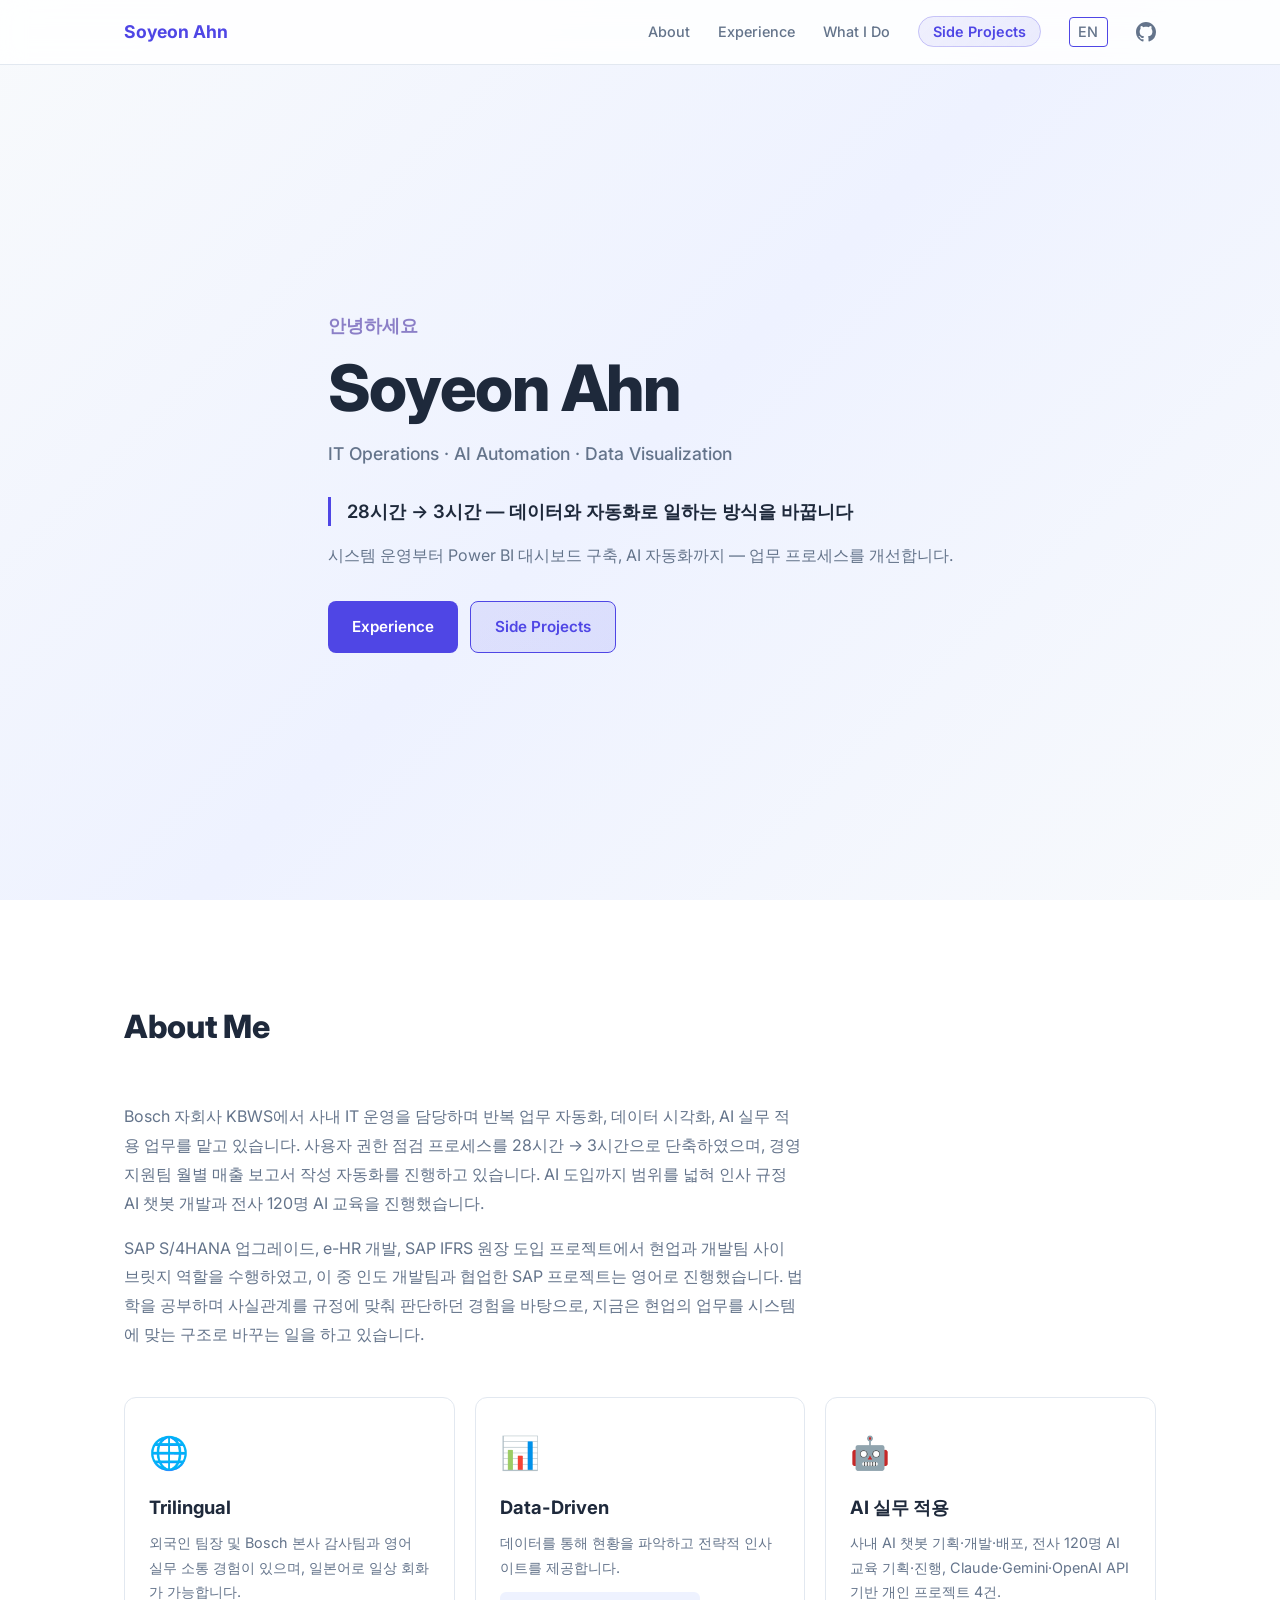
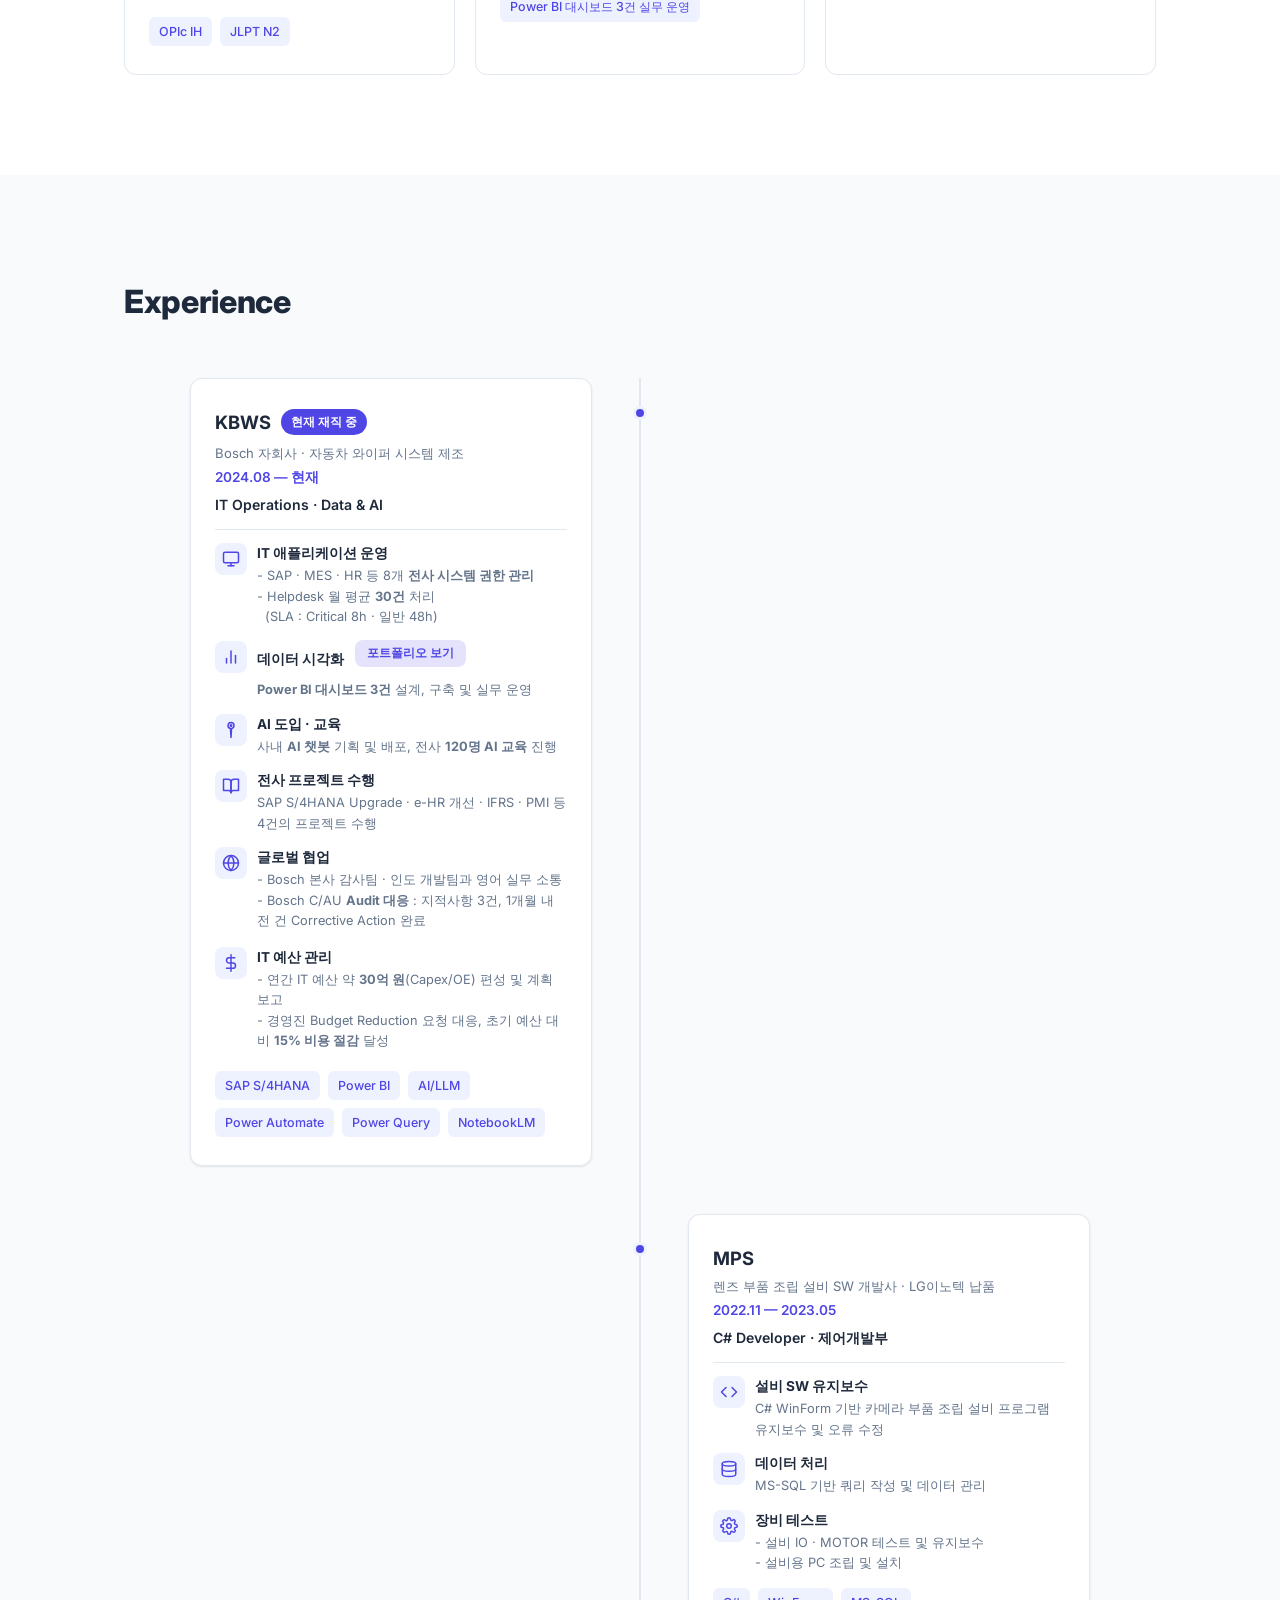
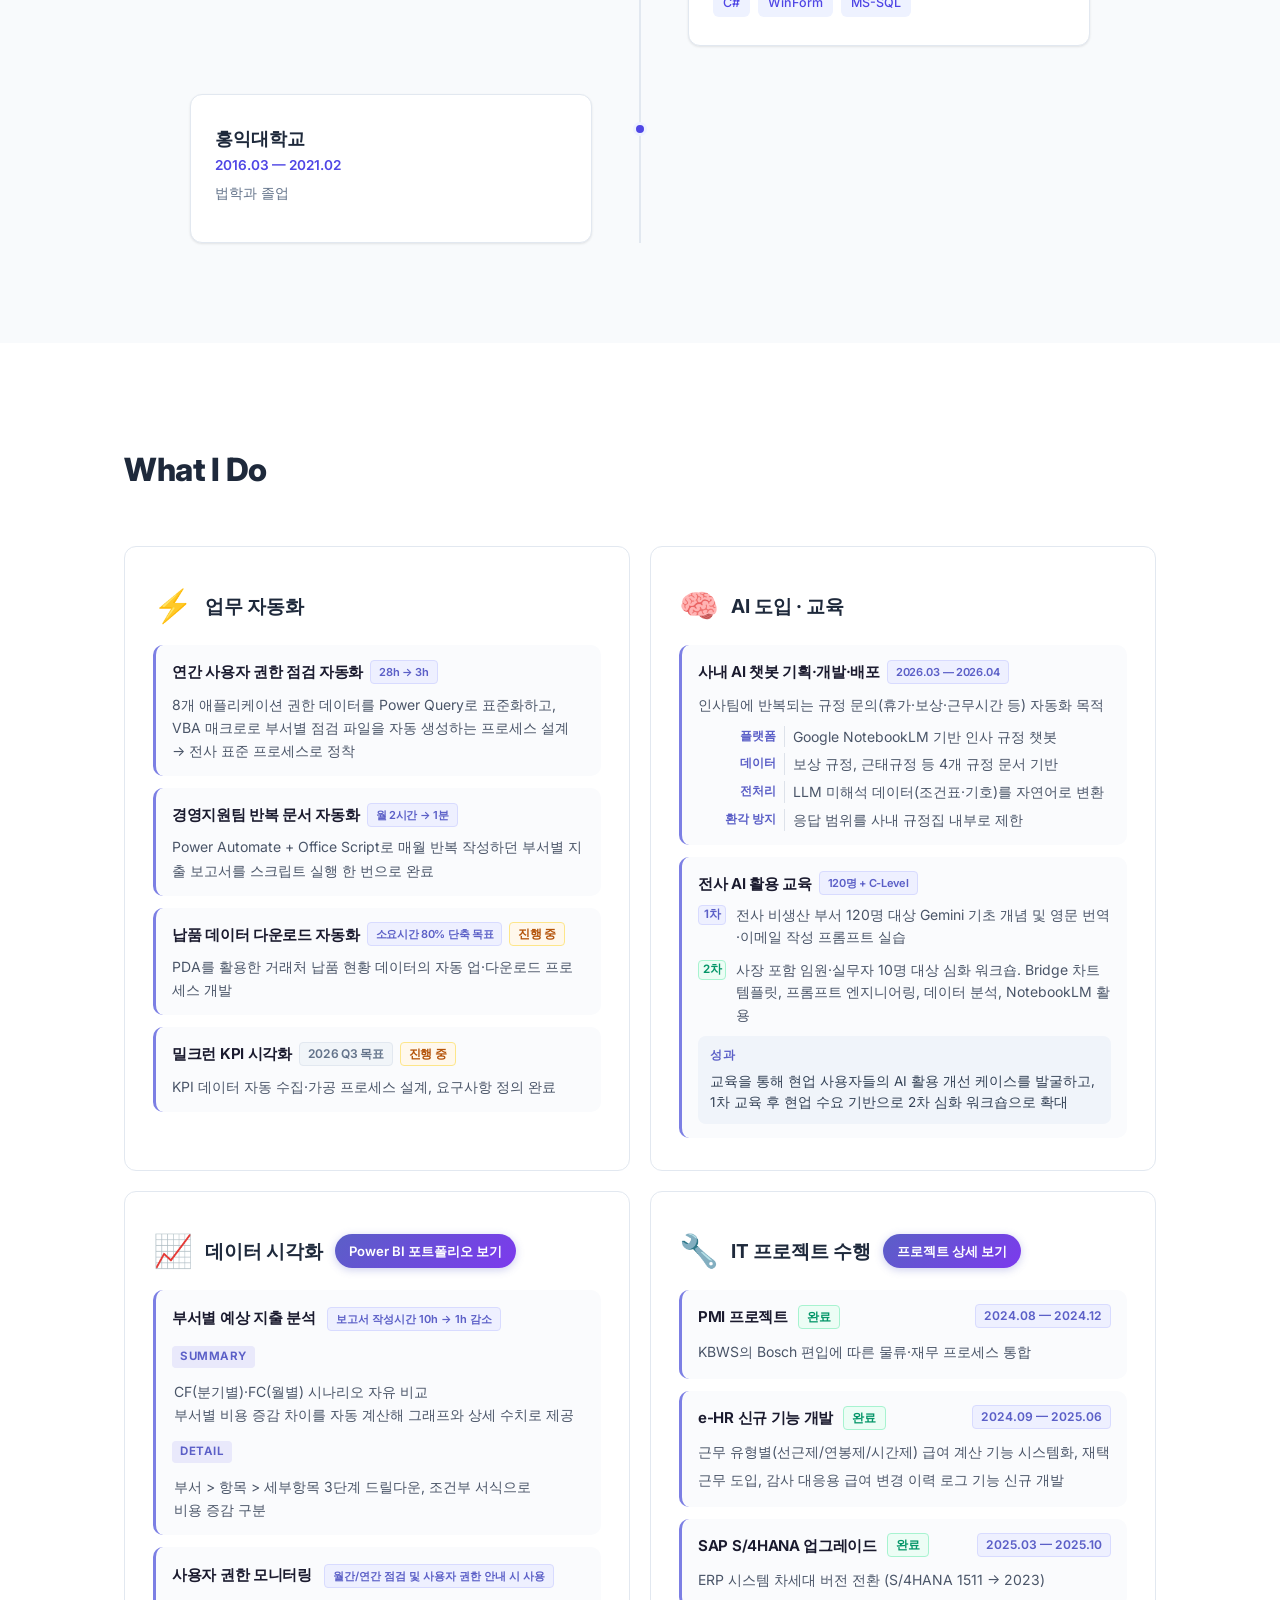
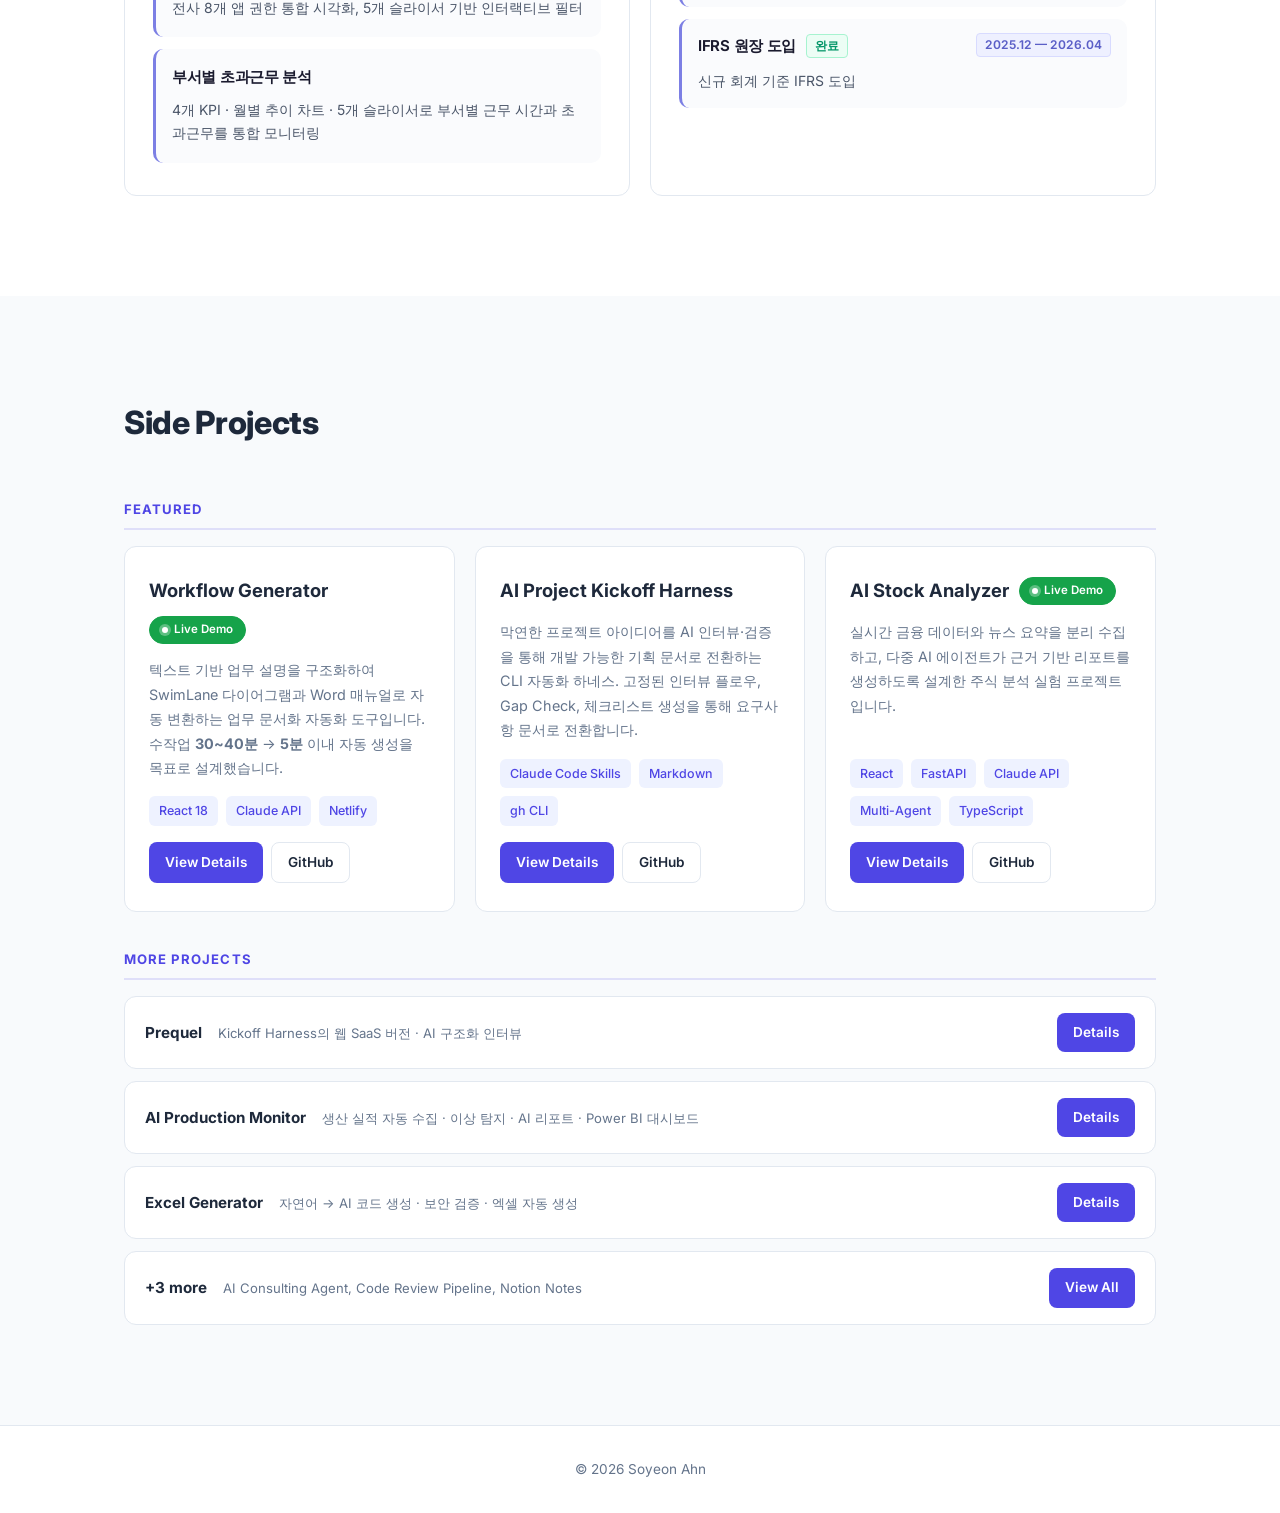
==== commit 7b4ea00b: "Feature-ify Prequel, move Kickoff Harness into Also Built, hide Contact section - Promote Prequel to" ====
--- a/portfolio/index.html
+++ b/portfolio/index.html
@@ -23,7 +23,7 @@
         <li><a href="#experience">Experience</a></li>
         <li><a href="#whatido">What I Do</a></li>
         <li><a href="#projects" class="nav-highlight">Side Projects</a></li>
-        <li><a href="#contact">Contact</a></li>
+        <!-- <li><a href="#contact">Contact</a></li> -->
         <li>
           <a href="en/index.html" class="nav-lang" title="View in English">EN</a>
         </li>
@@ -494,8 +494,8 @@
     </div>
   </section>
 
-  <!-- Contact -->
-  <section class="section" id="contact">
+  <!-- Contact (hidden) -->
+  <section class="section" id="contact" style="display: none;">
     <div class="container">
       <h2 class="section-title">연락처</h2>
       <div class="contact-grid fade-in">
